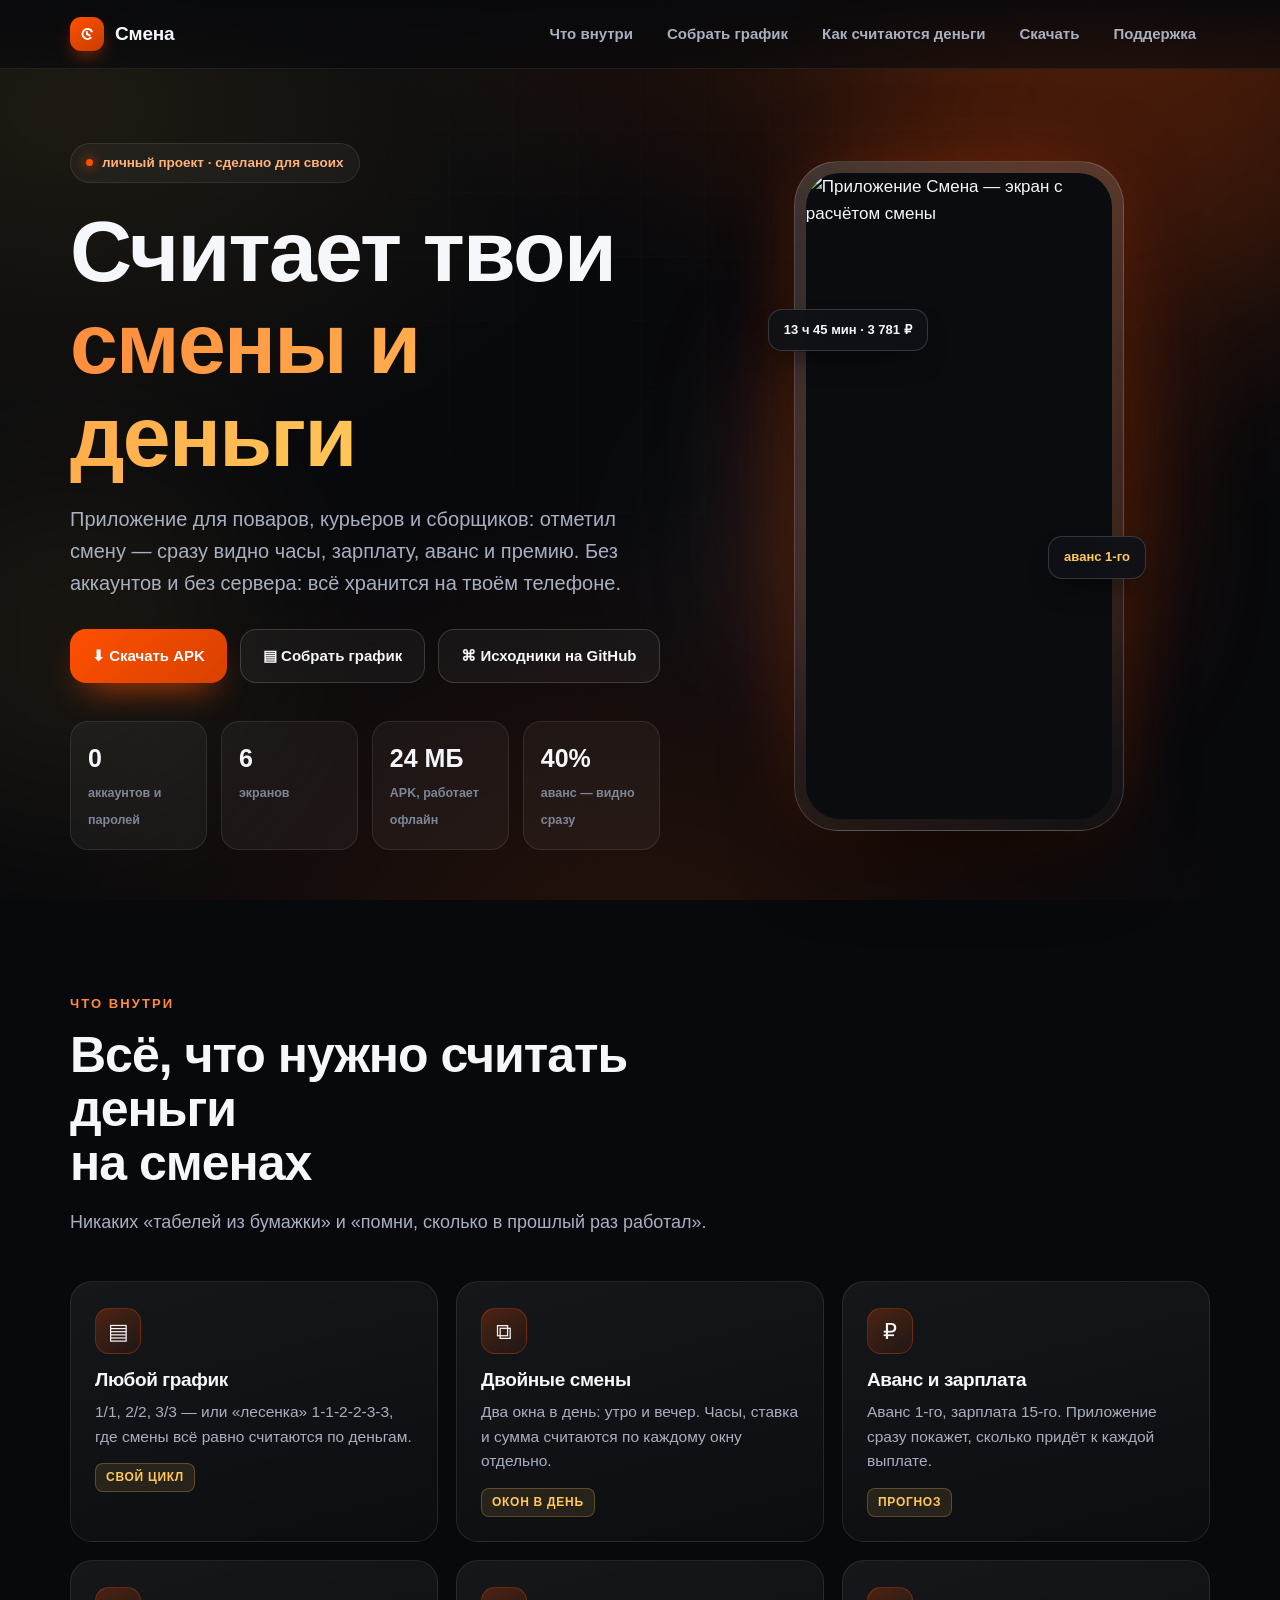
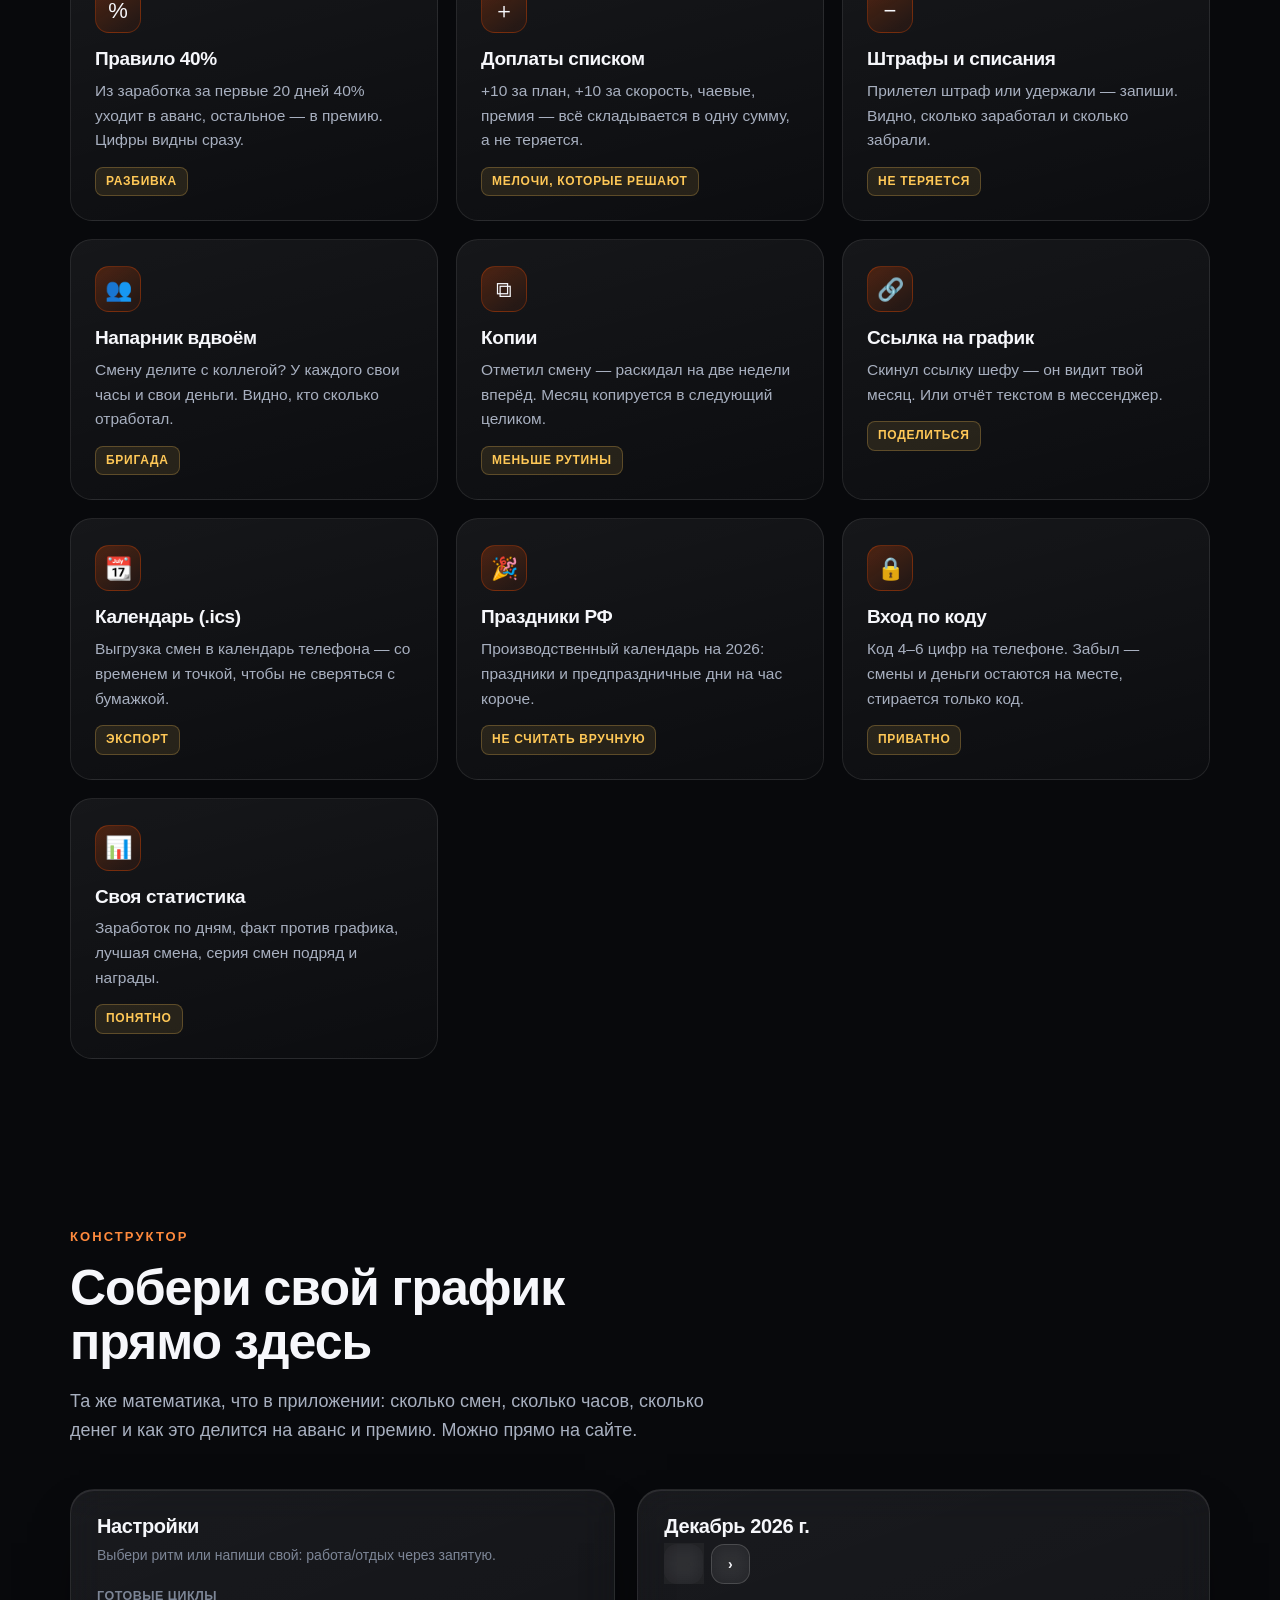
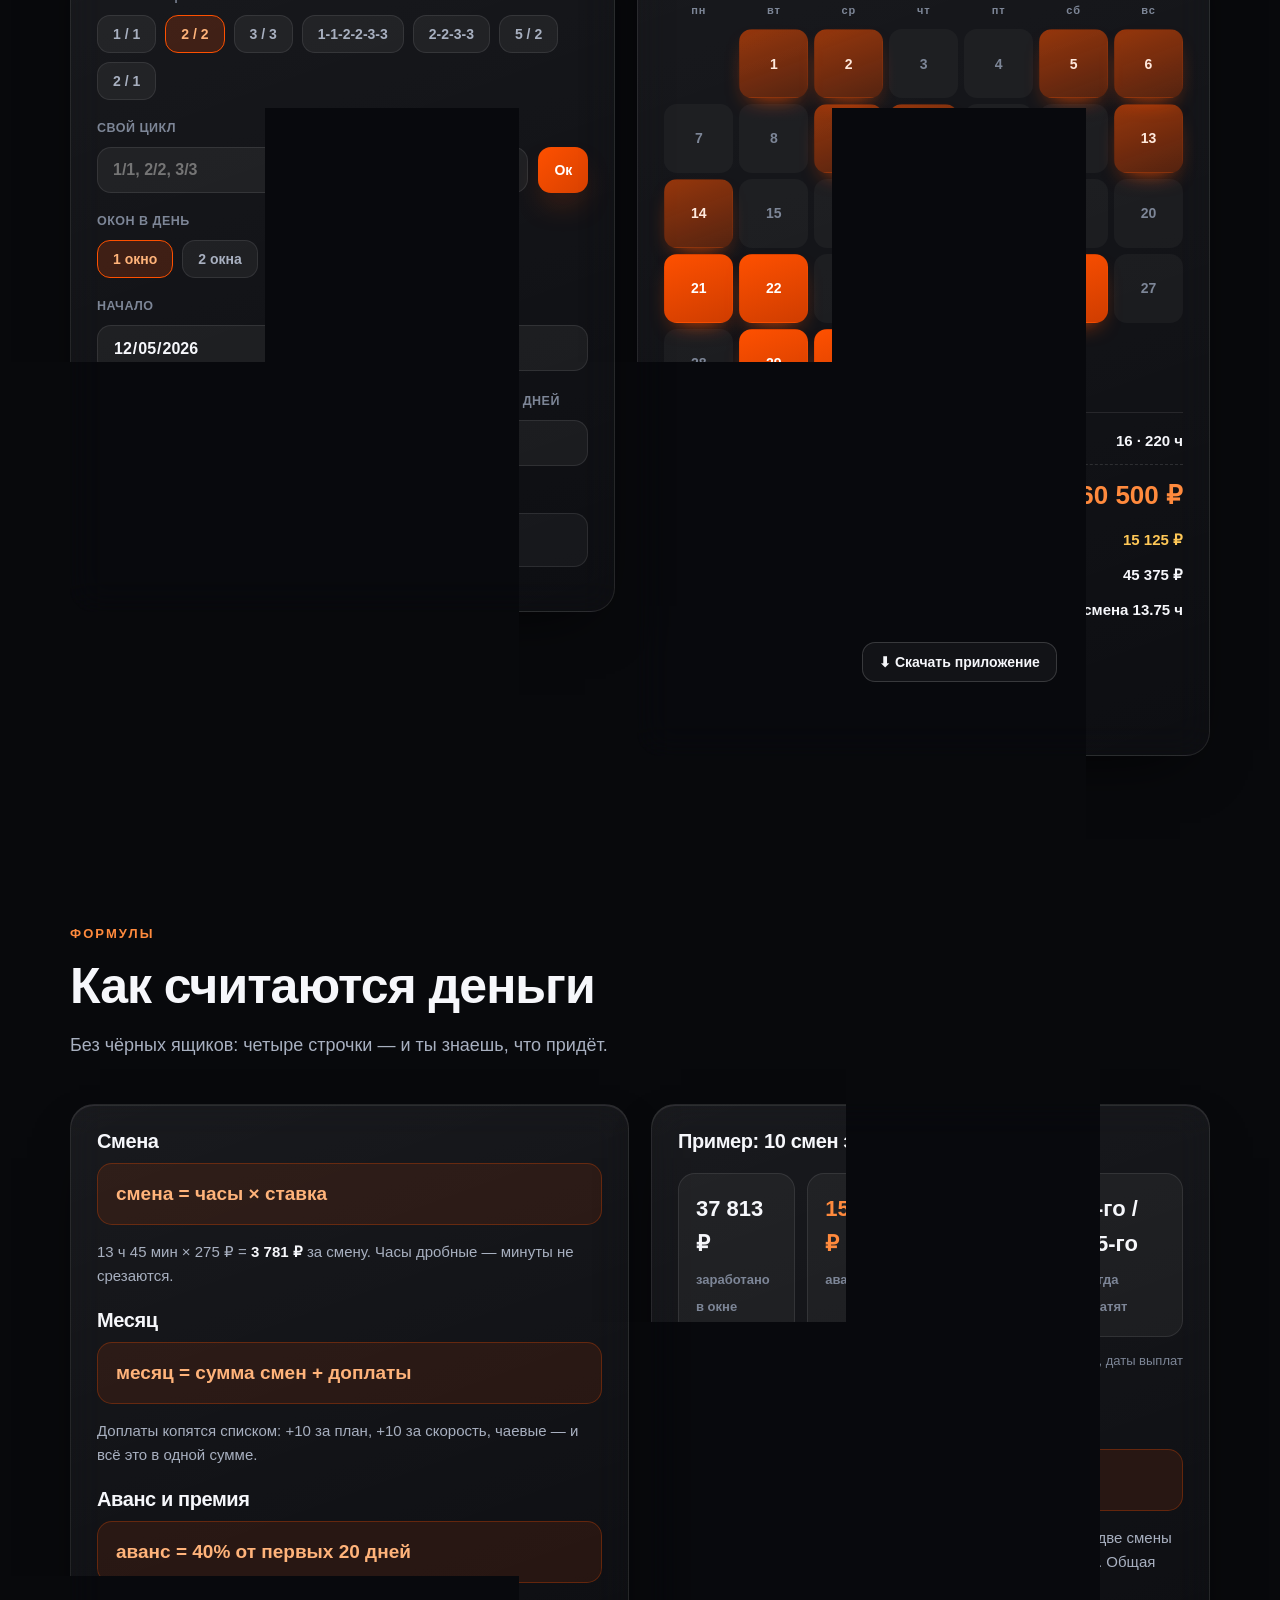
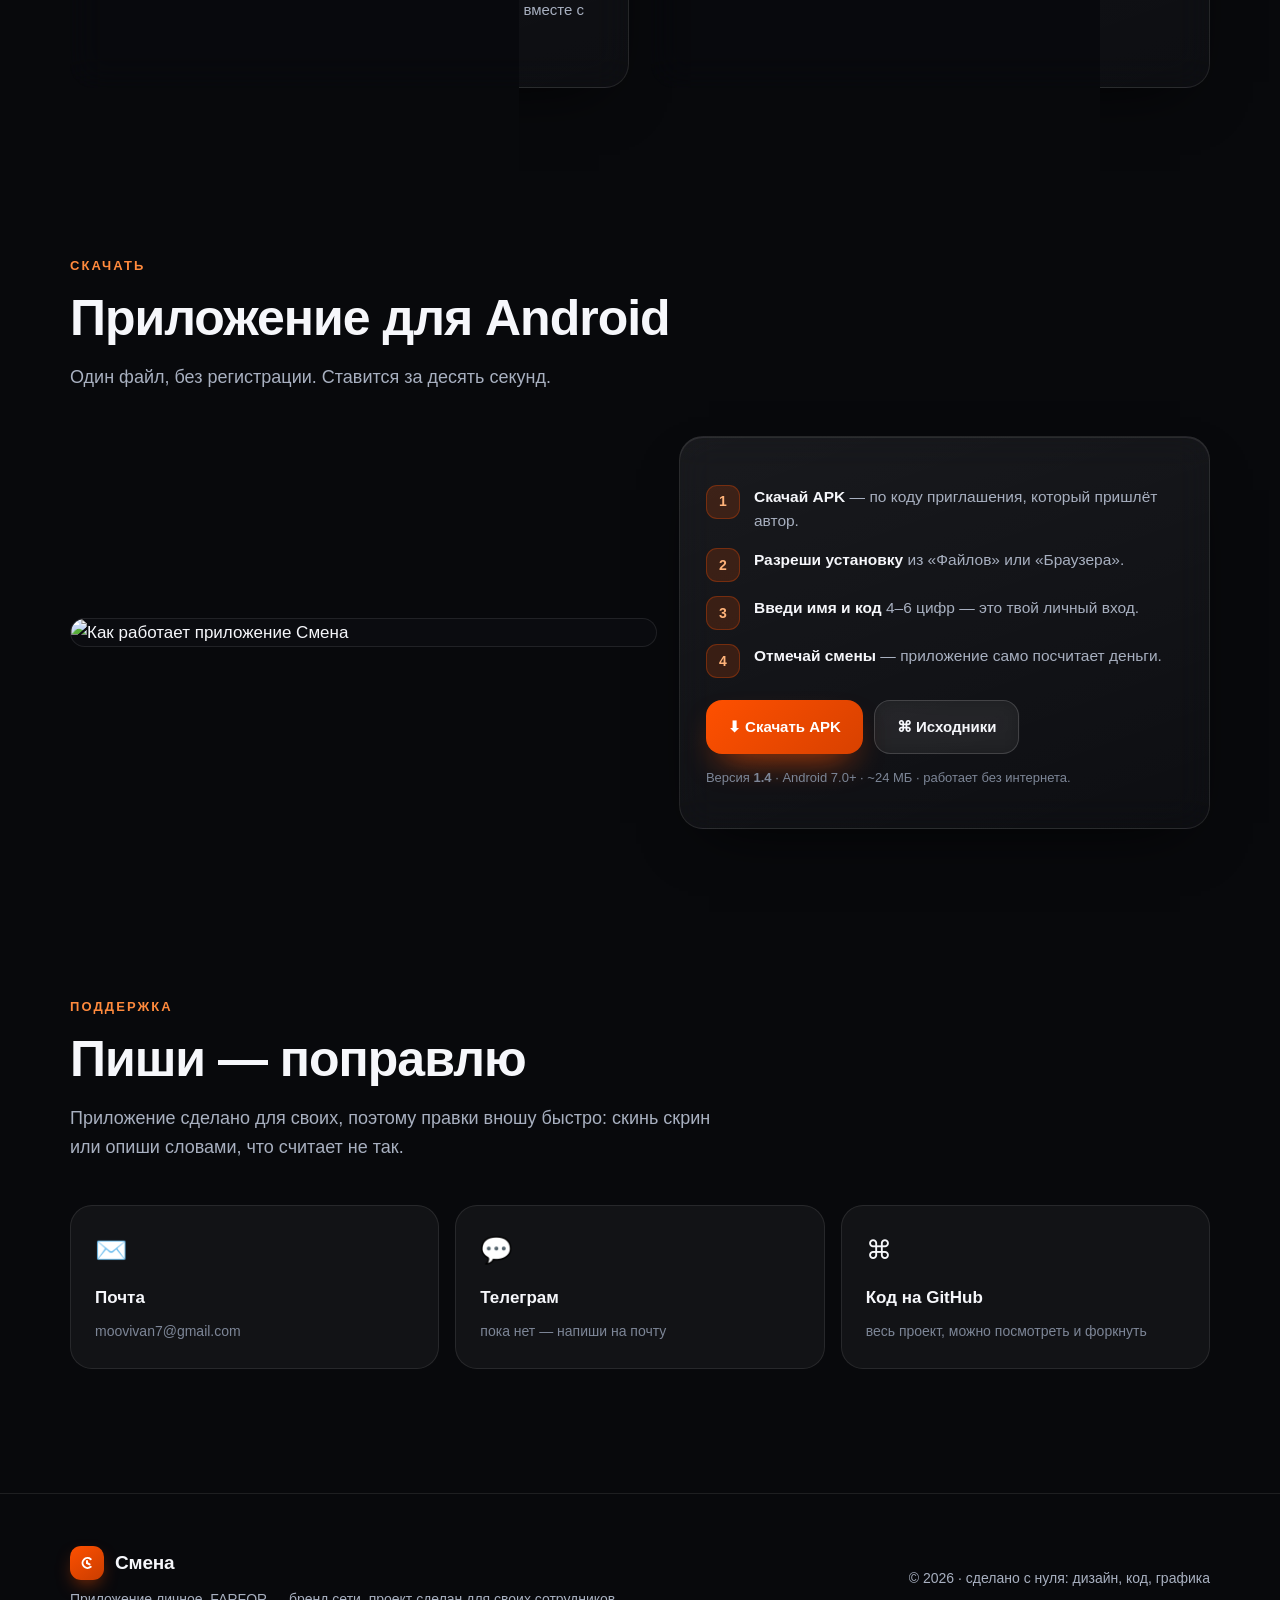
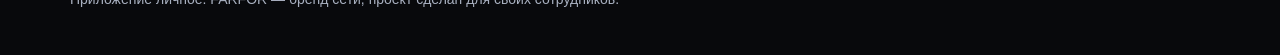
==== site/index.html @ fbf10fff "v1.4: свой цикл графика, окна в день, доплаты и списания списком, правило выплат 40%, напарник вдвоё" ====
<!DOCTYPE html>
<html lang="ru">
<head>
<meta charset="utf-8">
<meta name="viewport" content="width=device-width, initial-scale=1, viewport-fit=cover">
<title>Смена — учёт смен, часов и денег для своих</title>
<meta name="description" content="Смена — личное приложение для поваров, курьеров и сборщиков: любой график, двойные смены, аванс и зарплата сразу, доплаты списком, напарник вдвоём. Без аккаунтов, всё хранится на телефоне.">
<meta name="theme-color" content="#08090c">
<meta property="og:title" content="Смена — учёт смен, часов и денег">
<meta property="og:description" content="Приложение, которое считает твои смены, часы и деньги. Сделано для своих.">
<meta property="og:type" content="website">
<link rel="icon" href="assets/icon.svg" type="image/svg+xml">
<link rel="stylesheet" href="styles.css">
</head>
<body>

<div class="bg"><i class="orb a"></i><i class="orb b"></i><i class="orb c"></i></div>

<!-- ══════════ ШАПКА ══════════ -->
<header class="top">
  <div class="wrap">
    <div class="logo">
      <span class="mk">
        <svg viewBox="0 0 24 24" fill="none" stroke="#fff" stroke-width="2.4" stroke-linecap="round">
          <path d="M16.5 7.4a6 6 0 1 0 0 9.2"/><path d="M16.5 7.4l1.3 1.5"/>
          <path d="M12 12V9.5"/><path d="M12 12l3.1 1.6"/>
        </svg>
      </span>
      Смена
    </div>
    <nav>
      <a href="#features">Что внутри</a>
      <a href="#builder">Собрать график</a>
      <a href="#money">Как считаются деньги</a>
      <a href="#download">Скачать</a>
      <a href="#support">Поддержка</a>
    </nav>
  </div>
</header>

<!-- ══════════ ГЕРОЙ ══════════ -->
<section class="hero">
  <div class="wrap">
    <div>
      <div class="eyebrow"><i></i> личный проект · сделано для своих</div>
      <h1>Считает твои<br><span class="o">смены и деньги</span></h1>
      <p class="lead">Приложение для поваров, курьеров и сборщиков: отметил смену — сразу видно часы,
        зарплату, аванс и премию. Без аккаунтов и без сервера: всё хранится на твоём телефоне.</p>
      <div class="cta">
        <button class="btn p" data-gate="dl">⬇ Скачать APK</button>
        <a class="btn g" href="#builder">▤ Собрать график</a>
        <a class="btn g" id="repoBtn" href="#" target="_blank" rel="noopener">⌘ Исходники на GitHub</a>
      </div>
      <div class="stats">
        <div class="stat"><b>0</b><span>аккаунтов и паролей</span></div>
        <div class="stat"><b>6</b><span>экранов</span></div>
        <div class="stat"><b>24 МБ</b><span>APK, работает офлайн</span></div>
        <div class="stat"><b>40%</b><span>аванс — видно сразу</span></div>
      </div>
    </div>
    <div class="phone">
      <div class="glow"></div>
      <div class="frame">
        <div class="screen">
          <img src="assets/hero.gif" alt="Приложение Смена — экран с расчётом смены" loading="eager">
        </div>
      </div>
      <div class="badge">13 ч 45 мин · 3 781 ₽</div>
      <div class="badge b2">аванс 1-го</div>
    </div>
  </div>
</section>

<!-- ══════════ ЧТО ВНУТРИ ══════════ -->
<section id="features">
  <div class="wrap">
    <div class="sec-head rv">
      <div class="kicker">Что внутри</div>
      <h2>Всё, что нужно считать деньги<br>на сменах</h2>
      <p class="sub">Никаких «табелей из бумажки» и «помни, сколько в прошлый раз работал».</p>
    </div>
    <div class="fgrid">
      <article class="f rv"><div class="ic">▤</div><h3>Любой график</h3>
        <p>1/1, 2/2, 3/3 — или «лесенка» 1-1-2-2-3-3, где смены всё равно считаются по деньгам.</p>
        <span class="tag">свой цикл</span></article>
      <article class="f rv"><div class="ic">⧉</div><h3>Двойные смены</h3>
        <p>Два окна в день: утро и вечер. Часы, ставка и сумма считаются по каждому окну отдельно.</p>
        <span class="tag">окон в день</span></article>
      <article class="f rv"><div class="ic">₽</div><h3>Аванс и зарплата</h3>
        <p>Аванс 1-го, зарплата 15-го. Приложение сразу покажет, сколько придёт к каждой выплате.</p>
        <span class="tag">прогноз</span></article>
      <article class="f rv"><div class="ic">%</div><h3>Правило 40%</h3>
        <p>Из заработка за первые 20 дней 40% уходит в аванс, остальное — в премию. Цифры видны сразу.</p>
        <span class="tag">разбивка</span></article>
      <article class="f rv"><div class="ic">＋</div><h3>Доплаты списком</h3>
        <p>+10 за план, +10 за скорость, чаевые, премия — всё складывается в одну сумму, а не теряется.</p>
        <span class="tag">мелочи, которые решают</span></article>
      <article class="f rv"><div class="ic">−</div><h3>Штрафы и списания</h3>
        <p>Прилетел штраф или удержали — запиши. Видно, сколько заработал и сколько забрали.</p>
        <span class="tag">не теряется</span></article>
      <article class="f rv"><div class="ic">👥</div><h3>Напарник вдвоём</h3>
        <p>Смену делите с коллегой? У каждого свои часы и свои деньги. Видно, кто сколько отработал.</p>
        <span class="tag">бригада</span></article>
      <article class="f rv"><div class="ic">⧉</div><h3>Копии</h3>
        <p>Отметил смену — раскидал на две недели вперёд. Месяц копируется в следующий целиком.</p>
        <span class="tag">меньше рутины</span></article>
      <article class="f rv"><div class="ic">🔗</div><h3>Ссылка на график</h3>
        <p>Скинул ссылку шефу — он видит твой месяц. Или отчёт текстом в мессенджер.</p>
        <span class="tag">поделиться</span></article>
      <article class="f rv"><div class="ic">📆</div><h3>Календарь (.ics)</h3>
        <p>Выгрузка смен в календарь телефона — со временем и точкой, чтобы не сверяться с бумажкой.</p>
        <span class="tag">экспорт</span></article>
      <article class="f rv"><div class="ic">🎉</div><h3>Праздники РФ</h3>
        <p>Производственный календарь на 2026: праздники и предпраздничные дни на час короче.</p>
        <span class="tag">не считать вручную</span></article>
      <article class="f rv"><div class="ic">🔒</div><h3>Вход по коду</h3>
        <p>Код 4–6 цифр на телефоне. Забыл — смены и деньги остаются на месте, стирается только код.</p>
        <span class="tag">приватно</span></article>
      <article class="f rv"><div class="ic">📊</div><h3>Своя статистика</h3>
        <p>Заработок по дням, факт против графика, лучшая смена, серия смен подряд и награды.</p>
        <span class="tag">понятно</span></article>
    </div>
  </div>
</section>

<!-- ══════════ КОНСТРУКТОР ГРАФИКА ══════════ -->
<section id="builder">
  <div class="wrap">
    <div class="sec-head rv">
      <div class="kicker">Конструктор</div>
      <h2>Собери свой график<br>прямо здесь</h2>
      <p class="sub">Та же математика, что в приложении: сколько смен, сколько часов, сколько денег
        и как это делится на аванс и премию. Можно прямо на сайте.</p>
    </div>
    <div class="calc">
      <div class="panel glass rv">
        <h3>Настройки</h3>
        <p class="mut2" style="font-size:14px;margin:6px 0 20px">Выбери ритм или напиши свой: работа/отдых через запятую.</p>

        <div class="fld">
          <label>Готовые циклы</label>
          <div class="chips" id="cycChips"></div>
        </div>
        <div class="fld">
          <label>Свой цикл</label>
          <div style="display:flex;gap:10px">
            <input class="inp" id="cycInput" placeholder="1/1, 2/2, 3/3" maxlength="60">
            <button class="btn p s" id="cycApply">Ок</button>
          </div>
        </div>
        <div class="fld">
          <label>Окон в день</label>
          <div class="chips" id="spdChips">
            <button class="chip" data-spd="1">1 окно</button>
            <button class="chip" data-spd="2">2 окна</button>
            <button class="chip" data-spd="3">3 окна</button>
          </div>
        </div>
        <div class="fld row2">
          <div><label>Начало</label><input class="inp" type="date" id="startDate"></div>
          <div><label>Ставка, ₽/час</label><input class="inp" type="number" id="rate" min="0" step="10"></div>
        </div>
        <div class="fld row2">
          <div><label>Часов в смене</label><input class="inp" type="number" id="hours" min="1" max="24" step="0.25"></div>
          <div><label>Аванс, % от первых <span id="advDaysLbl">20</span> дней</label><input class="inp" type="number" id="advPct" min="0" max="100" step="5"></div>
        </div>
        <div class="fld">
          <label>Вдвоём с напарником</label>
          <div class="sw" id="mateSw"><span class="track"></span><span>Считать второго человека</span></div>
        </div>
        <div class="fld" id="mateRow" style="display:none">
          <label>Ставка напарника, ₽/час</label>
          <input class="inp" type="number" id="mateRate" min="0" step="10" value="275">
        </div>
      </div>

      <div class="panel glass rv">
        <h3 id="monthTitle">—</h3>
        <div class="mgrid" id="monthGrid"></div>
        <div class="sum" id="sum"></div>
        <div style="display:flex;gap:10px;flex-wrap:wrap;margin-top:20px">
          <button class="btn p s" id="copyBtn">⧉ Скопировать расчёт</button>
          <button class="btn g s" id="dlBtn2">⬇ Скачать приложение</button>
        </div>
        <p class="note" id="calcNote"></p>
      </div>
    </div>
  </div>
</section>

<!-- ══════════ ДЕНЬГИ ══════════ -->
<section id="money">
  <div class="wrap">
    <div class="sec-head rv">
      <div class="kicker">Формулы</div>
      <h2>Как считаются деньги</h2>
      <p class="sub">Без чёрных ящиков: четыре строчки — и ты знаешь, что придёт.</p>
    </div>
    <div class="money">
      <div class="panel glass rv">
        <h3 style="margin-bottom:6px">Смена</h3>
        <div class="formula">смена = часы × ставка</div>
        <p class="mut" style="font-size:15px">13 ч 45 мин × 275 ₽ = <b style="color:var(--txt)">3 781 ₽</b> за смену.
          Часы дробные — минуты не срезаются.</p>
        <h3 style="margin:22px 0 6px">Месяц</h3>
        <div class="formula">месяц = сумма смен + доплаты</div>
        <p class="mut" style="font-size:15px">Доплаты копятся списком: +10 за план, +10 за скорость,
          чаевые — и всё это в одной сумме.</p>
        <h3 style="margin:22px 0 6px">Аванс и премия</h3>
        <div class="formula">аванс = 40% от первых 20 дней</div>
        <p class="mut" style="font-size:15px">Остальное из первых 20 дней — в премию и выплачивается
          вместе с зарплатой. Процент и размер окна меняются в настройках.</p>
      </div>
      <div class="panel glass rv">
        <h3 style="margin-bottom:6px">Пример: 10 смен за первые 20 дней</h3>
        <div class="ex">
          <div class="c"><b>37 813 ₽</b><span>заработано в окне</span></div>
          <div class="c acc"><b>15 125 ₽</b><span>аванс (40%)</span></div>
          <div class="c gold"><b>22 688 ₽</b><span>премия (60%)</span></div>
          <div class="c"><b>1-го / 15-го</b><span>когда платят</span></div>
        </div>
        <p class="note">Пример для ставки 275 ₽/час и смены 13 ч 45 мин. Твои ставка, часы,
          даты выплат и процент аванса меняются в настройках приложения.</p>
        <h3 style="margin:24px 0 6px">Если смена вдвоём</h3>
        <div class="formula">часы каждого = свои окна</div>
        <p class="mut" style="font-size:15px">Если вы с напарником закрываете точку вместе, отмечаете
          две смены в один день: у каждого свои часы, своя ставка и своя сумма. Общая сумма точки
          тоже видна.</p>
      </div>
    </div>
  </div>
</section>

<!-- ══════════ СКАЧАТЬ ══════════ -->
<section id="download">
  <div class="wrap">
    <div class="shared rv" id="sharedBox">
      <h3 id="sharedTitle">График</h3>
      <p class="mut" id="sharedText" style="font-size:15px"></p>
      <div class="mgrid" id="sharedGrid" style="max-width:420px"></div>
    </div>
    <div class="sec-head rv">
      <div class="kicker">Скачать</div>
      <h2>Приложение для Android</h2>
      <p class="sub">Один файл, без регистрации. Ставится за десять секунд.</p>
    </div>
    <div class="dl">
      <div class="art rv"><img src="assets/demo.gif" alt="Как работает приложение Смена" loading="lazy"></div>
      <div class="panel glass rv">
        <div class="steps">
          <div class="step"><span><b>Скачай APK</b> — по коду приглашения, который пришлёт автор.</span></div>
          <div class="step"><span><b>Разреши установку</b> из «Файлов» или «Браузера».</span></div>
          <div class="step"><span><b>Введи имя и код</b> 4–6 цифр — это твой личный вход.</span></div>
          <div class="step"><span><b>Отмечай смены</b> — приложение само посчитает деньги.</span></div>
        </div>
        <div style="display:flex;gap:11px;flex-wrap:wrap;margin-top:6px">
          <button class="btn p" data-gate="dl">⬇ Скачать APK</button>
          <a class="btn g" id="repoBtn2" href="#" target="_blank" rel="noopener">⌘ Исходники</a>
        </div>
        <p class="note" id="dlNote">Версия <b id="verLbl">1.4</b> · Android 7.0+ · ~24 МБ · работает без интернета.</p>
      </div>
    </div>
  </div>
</section>

<!-- ══════════ ПОДДЕРЖКА ══════════ -->
<section id="support">
  <div class="wrap">
    <div class="sec-head rv">
      <div class="kicker">Поддержка</div>
      <h2>Пиши — поправлю</h2>
      <p class="sub">Приложение сделано для своих, поэтому правки вношу быстро: скинь скрин или
        опиши словами, что считает не так.</p>
    </div>
    <div class="sup rv">
      <a class="sbox" id="mailBox" href="#"><div class="ic">✉️</div><b>Почта</b><span id="mailTxt">—</span></a>
      <a class="sbox" id="tgBox" href="#" target="_blank" rel="noopener"><div class="ic">💬</div><b>Телеграм</b><span id="tgTxt">—</span></a>
      <a class="sbox" id="ghBox" href="#" target="_blank" rel="noopener"><div class="ic">⌘</div><b>Код на GitHub</b><span>весь проект, можно посмотреть и форкнуть</span></a>
    </div>
  </div>
</section>

<!-- ══════════ ПОДВАЛ ══════════ -->
<footer>
  <div class="wrap">
    <div>
      <div class="logo" style="margin-bottom:8px">
        <span class="mk"><svg viewBox="0 0 24 24" fill="none" stroke="#fff" stroke-width="2.4" stroke-linecap="round">
          <path d="M16.5 7.4a6 6 0 1 0 0 9.2"/><path d="M12 12V9.5"/><path d="M12 12l3.1 1.6"/></svg></span>
        Смена
      </div>
      <div class="mut">Приложение личное. FARFOR — бренд сети, проект сделан для своих сотрудников.</div>
    </div>
    <div class="mut">© <span id="year"></span> · сделано с нуля: дизайн, код, графика</div>
  </div>
</footer>

<!-- ══════════ ГЕЙТ ══════════ -->
<div class="gate" id="gate">
  <div class="box">
    <div class="ic">🔒</div>
    <h3>Доступ по коду</h3>
    <p>Скачивание персональное. Введи код, который тебе дали — и он запомнится на этом устройстве.</p>
    <input class="inp" id="codeIn" placeholder="НАПРИМЕР SMENA-XXXX" style="text-align:center;letter-spacing:.12em;text-transform:uppercase">
    <div class="err" id="codeErr"></div>
    <button class="btn p" id="codeGo" style="width:100%;margin-top:12px">Проверить код</button>
    <p class="mut2" style="font-size:13px;margin:16px 0 0">Нет кода? Напиши автору — выдам.</p>
  </div>
</div>

<div class="toast" id="toast"></div>

<script src="config.js"></script>
<script src="app.js"></script>
</body>
</html>
---- site/styles.css ----
/* ═══════════════════════════════════════════════════════════════
   СМЕНА — сайт для своих. Чёрно-оранжевое стекло.
   ═══════════════════════════════════════════════════════════════ */
@font-face{font-family:'Inter';font-style:normal;font-weight:400;font-display:swap;src:url(assets/fonts/Inter-400-cyrillic.woff2) format('woff2');unicode-range:U+0301,U+0400-045F,U+0490-0491,U+04B0-04B1,U+2116}
@font-face{font-family:'Inter';font-style:normal;font-weight:400;font-display:swap;src:url(assets/fonts/Inter-400-latin.woff2) format('woff2');unicode-range:U+0000-00FF,U+0131,U+0152-0153,U+02BB-02BC,U+02C6,U+02DA,U+02DC,U+0304,U+0308,U+0329,U+2000-206F,U+2074,U+20AC,U+2122,U+2191,U+2193,U+2212,U+2215,U+FEFF,U+FFFD}
@font-face{font-family:'Inter';font-style:normal;font-weight:600;font-display:swap;src:url(assets/fonts/Inter-600-cyrillic.woff2) format('woff2');unicode-range:U+0301,U+0400-045F,U+0490-0491,U+04B0-04B1,U+2116}
@font-face{font-family:'Inter';font-style:normal;font-weight:600;font-display:swap;src:url(assets/fonts/Inter-600-latin.woff2) format('woff2');unicode-range:U+0000-00FF,U+0131,U+0152-0153,U+02BB-02BC,U+02C6,U+02DA,U+02DC,U+0304,U+0308,U+0329,U+2000-206F,U+2074,U+20AC,U+2122,U+2191,U+2193,U+2212,U+2215,U+FEFF,U+FFFD}
@font-face{font-family:'Inter';font-style:normal;font-weight:800;font-display:swap;src:url(assets/fonts/Inter-800-cyrillic.woff2) format('woff2');unicode-range:U+0301,U+0400-045F,U+0490-0491,U+04B0-04B1,U+2116}
@font-face{font-family:'Inter';font-style:normal;font-weight:800;font-display:swap;src:url(assets/fonts/Inter-800-latin.woff2) format('woff2');unicode-range:U+0000-00FF,U+0131,U+0152-0153,U+02BB-02BC,U+02C6,U+02DA,U+02DC,U+0304,U+0308,U+0329,U+2000-206F,U+2074,U+20AC,U+2122,U+2191,U+2193,U+2212,U+2215,U+FEFF,U+FFFD}
@font-face{font-family:'Montserrat';font-style:normal;font-weight:800;font-display:swap;src:url(assets/fonts/Montserrat-800-cyrillic.woff2) format('woff2');unicode-range:U+0301,U+0400-045F,U+0490-0491,U+04B0-04B1,U+2116}
@font-face{font-family:'Montserrat';font-style:normal;font-weight:800;font-display:swap;src:url(assets/fonts/Montserrat-800-latin.woff2) format('woff2');unicode-range:U+0000-00FF,U+0131,U+0152-0153,U+02BB-02BC,U+02C6,U+02DA,U+02DC,U+0304,U+0308,U+0329,U+2000-206F,U+2074,U+20AC,U+2122,U+2191,U+2193,U+2212,U+2215,U+FEFF,U+FFFD}

:root{
  --bg:#08090c; --bg2:#0d0f14; --glass:rgba(255,255,255,.045); --glass2:rgba(255,255,255,.075);
  --line:rgba(255,255,255,.09); --line2:rgba(255,255,255,.16);
  --acc:#fe5000; --acc2:#ff8a3d; --acc3:#ffb37a; --gold:#ffc857;
  --txt:#f6f7fb; --mut:#a8b0c0; --mut2:#7d8697;
  --r:26px; --max:1180px;
}
*{box-sizing:border-box;-webkit-tap-highlight-color:transparent}
html{scroll-behavior:smooth}
body{
  margin:0;background:var(--bg);color:var(--txt);
  font-family:'Inter',-apple-system,BlinkMacSystemFont,"Segoe UI",Roboto,Arial,sans-serif;
  font-size:17px;line-height:1.6;-webkit-font-smoothing:antialiased;overflow-x:hidden;
}
img{max-width:100%;display:block}
a{color:inherit}
button{font-family:inherit;font-size:inherit;color:inherit;cursor:pointer;border:none;background:none}
h1,h2,h3,h4{margin:0;line-height:1.08;letter-spacing:-.02em}
.num{font-family:'Montserrat','Inter',sans-serif;font-weight:800;letter-spacing:-.02em}
.mut{color:var(--mut)}
.mut2{color:var(--mut2)}

/* ── фон ── */
.bg{position:fixed;inset:0;z-index:-2;overflow:hidden;background:
  radial-gradient(1200px 700px at 82% -8%, rgba(254,80,0,.20), transparent 60%),
  radial-gradient(900px 600px at 6% 12%, rgba(255,200,87,.09), transparent 62%),
  radial-gradient(1000px 800px at 50% 108%, rgba(254,80,0,.12), transparent 60%),
  var(--bg);}
.bg::after{content:"";position:absolute;inset:0;opacity:.5;
  background-image:linear-gradient(rgba(255,255,255,.028) 1px,transparent 1px),
                   linear-gradient(90deg,rgba(255,255,255,.028) 1px,transparent 1px);
  background-size:64px 64px;
  mask-image:radial-gradient(circle at 50% 30%,#000 0%,transparent 78%);}
.orb{position:absolute;border-radius:50%;filter:blur(90px);opacity:.5;animation:float 22s ease-in-out infinite}
.orb.a{width:520px;height:520px;background:rgba(254,80,0,.30);top:-140px;right:-100px}
.orb.b{width:380px;height:380px;background:rgba(255,200,87,.14);bottom:8%;left:-120px;animation-delay:-9s}
.orb.c{width:300px;height:300px;background:rgba(92,179,255,.10);top:44%;left:52%;animation-delay:-16s}
@keyframes float{0%,100%{transform:translate3d(0,0,0) scale(1)}50%{transform:translate3d(30px,-40px,0) scale(1.08)}}

/* ── каркас ── */
.wrap{max-width:var(--max);margin:0 auto;padding:0 20px}
.glass{background:linear-gradient(160deg,rgba(255,255,255,.07),rgba(255,255,255,.025));
  border:1px solid var(--line);border-radius:var(--r);
  backdrop-filter:blur(18px) saturate(140%);-webkit-backdrop-filter:blur(18px) saturate(140%);
  box-shadow:0 24px 60px -30px rgba(0,0,0,.9), inset 0 1px 0 rgba(255,255,255,.09)}

/* ── шапка ── */
header.top{position:sticky;top:0;z-index:40;backdrop-filter:blur(16px);
  background:linear-gradient(180deg,rgba(8,9,12,.92),rgba(8,9,12,.62));border-bottom:1px solid var(--line)}
.top .wrap{display:flex;align-items:center;gap:16px;height:68px}
.logo{display:flex;align-items:center;gap:11px;font-weight:800;font-size:19px;letter-spacing:-.01em}
.logo .mk{width:34px;height:34px;border-radius:11px;background:linear-gradient(145deg,var(--acc),#c93d00);
  display:grid;place-items:center;box-shadow:0 8px 20px -8px rgba(254,80,0,.9)}
.logo .mk svg{width:20px;height:20px}
.top nav{margin-left:auto;display:flex;gap:6px;align-items:center}
.top nav a{padding:9px 14px;border-radius:12px;color:var(--mut);text-decoration:none;font-weight:600;font-size:15px;
  transition:.2s}
.top nav a:hover{color:var(--txt);background:var(--glass)}
.btn{display:inline-flex;align-items:center;justify-content:center;gap:9px;padding:14px 22px;border-radius:16px;
  font-weight:800;font-size:15px;text-decoration:none;transition:transform .15s, box-shadow .2s, background .2s;white-space:nowrap}
.btn.p{background:linear-gradient(135deg,var(--acc),#d84100);color:#fff;box-shadow:0 16px 34px -16px rgba(254,80,0,.95)}
.btn.p:hover{transform:translateY(-2px);box-shadow:0 22px 42px -16px rgba(254,80,0,1)}
.btn.g{background:var(--glass);border:1px solid var(--line2);color:var(--txt);backdrop-filter:blur(10px)}
.btn.g:hover{background:var(--glass2);transform:translateY(-2px)}
.btn.s{padding:11px 16px;font-size:14px;border-radius:13px}
@media(max-width:860px){.top nav a{display:none}.top .wrap{height:60px}}

/* ── герой ── */
.hero{padding:74px 0 60px;position:relative}
.hero .wrap{display:grid;grid-template-columns:1.08fr .92fr;gap:48px;align-items:center}
@media(max-width:960px){.hero .wrap{grid-template-columns:1fr;gap:36px;padding-top:38px}}
.eyebrow{display:inline-flex;align-items:center;gap:9px;padding:8px 15px;border-radius:999px;
  background:var(--glass);border:1px solid var(--line);font-size:13.5px;font-weight:700;color:var(--acc3);
  backdrop-filter:blur(10px);margin-bottom:22px}
.eyebrow i{width:7px;height:7px;border-radius:50%;background:var(--acc);box-shadow:0 0 12px var(--acc);animation:pulse 2s infinite}
@keyframes pulse{0%,100%{opacity:1}50%{opacity:.35}}
h1{font-size:clamp(44px,8.2vw,86px);font-weight:800;margin-bottom:20px}
h1 .o{background:linear-gradient(120deg,var(--acc2),var(--gold));-webkit-background-clip:text;background-clip:text;color:transparent}
.lead{font-size:clamp(17px,2.1vw,20px);color:var(--mut);max-width:560px;margin-bottom:30px}
.cta{display:flex;gap:13px;flex-wrap:wrap;margin-bottom:38px}
.stats{display:grid;grid-template-columns:repeat(4,1fr);gap:14px}
@media(max-width:620px){.stats{grid-template-columns:repeat(2,1fr)}}
.stat{padding:16px 17px;border-radius:18px;background:var(--glass);border:1px solid var(--line)}
.stat b{display:block;font-size:25px;font-family:'Montserrat','Inter',sans-serif;font-weight:800;color:var(--txt)}
.stat span{font-size:12.5px;color:var(--mut2);font-weight:600}

/* телефон */
.phone{position:relative;margin:0 auto;max-width:330px}
.phone .frame{position:relative;border-radius:44px;padding:11px;background:linear-gradient(160deg,rgba(255,255,255,.16),rgba(255,255,255,.03));
  border:1px solid var(--line2);box-shadow:0 44px 90px -34px rgba(0,0,0,1),0 0 90px -30px rgba(254,80,0,.55)}
.phone .screen{position:relative;border-radius:34px;overflow:hidden;background:#0b0c10;aspect-ratio:9/19}
.phone .screen img{width:100%;height:100%;object-fit:cover}
.phone .glow{position:absolute;inset:-14% -22%;background:radial-gradient(circle,rgba(254,80,0,.32),transparent 62%);filter:blur(40px);z-index:-1;animation:float 16s ease-in-out infinite}
.phone .badge{position:absolute;left:-26px;top:22%;padding:10px 15px;border-radius:14px;font-size:13px;font-weight:800;
  background:rgba(16,18,23,.92);border:1px solid var(--line2);backdrop-filter:blur(10px);box-shadow:0 14px 30px -14px #000}
.phone .badge.b2{left:auto;right:-22px;top:56%;color:var(--gold)}
@media(max-width:960px){.phone .badge{left:-6px}.phone .badge.b2{right:-4px}}

/* ── секции ── */
section{padding:84px 0;position:relative}
.sec-head{max-width:660px;margin-bottom:44px}
.kicker{font-size:13px;font-weight:800;letter-spacing:.16em;text-transform:uppercase;color:var(--acc2);margin-bottom:14px}
h2{font-size:clamp(30px,4.6vw,50px);font-weight:800;margin-bottom:16px}
.sub{font-size:18px;color:var(--mut)}

/* фичи */
.fgrid{display:grid;grid-template-columns:repeat(3,1fr);gap:18px}
@media(max-width:980px){.fgrid{grid-template-columns:repeat(2,1fr)}}
@media(max-width:620px){.fgrid{grid-template-columns:1fr}}
.f{padding:26px 24px 24px;border-radius:22px;background:linear-gradient(165deg,rgba(255,255,255,.06),rgba(255,255,255,.02));
  border:1px solid var(--line);transition:transform .25s,border-color .25s,box-shadow .25s;position:relative;overflow:hidden}
.f:hover{transform:translateY(-5px);border-color:rgba(254,80,0,.42);box-shadow:0 30px 60px -34px rgba(254,80,0,.6)}
.f .ic{width:46px;height:46px;border-radius:14px;display:grid;place-items:center;font-size:22px;margin-bottom:16px;
  background:linear-gradient(145deg,rgba(254,80,0,.24),rgba(254,80,0,.05));border:1px solid rgba(254,80,0,.28)}
.f h3{font-size:19px;margin-bottom:9px}
.f p{color:var(--mut);font-size:15.5px;margin:0}
.f .tag{display:inline-block;margin-top:14px;font-size:12px;font-weight:800;letter-spacing:.06em;text-transform:uppercase;
  color:var(--gold);background:rgba(255,200,87,.10);border:1px solid rgba(255,200,87,.25);padding:4px 10px;border-radius:8px}

/* конструктор */
.calc{display:grid;grid-template-columns:1fr 1.05fr;gap:22px;align-items:start}
@media(max-width:980px){.calc{grid-template-columns:1fr}}
.panel{padding:26px;border-radius:24px}
.panel h3{font-size:20px;margin-bottom:6px}
.fld{margin-bottom:18px}
.fld label{display:block;font-size:12.5px;color:var(--mut2);font-weight:700;margin-bottom:9px;letter-spacing:.04em;text-transform:uppercase}
.inp{width:100%;background:rgba(255,255,255,.05);border:1.5px solid var(--line);border-radius:14px;padding:13px 15px;
  font-size:16px;font-weight:600;color:var(--txt);outline:none;transition:.2s;font-family:inherit}
.inp:focus{border-color:var(--acc);background:rgba(254,80,0,.07)}
select.inp{appearance:none;background-image:url("data:image/svg+xml,%3Csvg xmlns='http://www.w3.org/2000/svg' width='14' height='14' viewBox='0 0 24 24' fill='none' stroke='%23ff8a3d' stroke-width='3'%3E%3Cpath d='M6 9l6 6 6-6'/%3E%3C/svg%3E");
  background-repeat:no-repeat;background-position:right 14px center;padding-right:40px}
.row2{display:grid;grid-template-columns:1fr 1fr;gap:12px}
.row3{display:grid;grid-template-columns:1fr 1fr 1fr;gap:12px}
@media(max-width:560px){.row3{grid-template-columns:1fr 1fr}}
.chips{display:flex;flex-wrap:wrap;gap:9px}
.chip{padding:10px 15px;border-radius:13px;background:rgba(255,255,255,.05);border:1.5px solid var(--line);
  font-size:14px;font-weight:700;color:var(--mut);transition:.18s}
.chip:hover{border-color:var(--line2);color:var(--txt)}
.chip.on{background:rgba(254,80,0,.18);border-color:var(--acc);color:var(--acc3)}
.sw{display:flex;align-items:center;gap:12px;padding:13px 15px;border-radius:14px;background:rgba(255,255,255,.04);
  border:1px solid var(--line);cursor:pointer;font-weight:700;font-size:15px}
.sw .track{width:46px;height:26px;border-radius:999px;background:rgba(255,255,255,.12);position:relative;transition:.22s;flex:0 0 46px}
.sw .track::after{content:"";position:absolute;top:3px;left:3px;width:20px;height:20px;border-radius:50%;background:#fff;transition:.22s}
.sw.on .track{background:var(--acc)}
.sw.on .track::after{transform:translateX(20px)}

/* сетка месяца */
.mgrid{display:grid;grid-template-columns:repeat(7,1fr);gap:6px;margin:18px 0 8px}
.mgrid .wd{text-align:center;font-size:11px;color:var(--mut2);font-weight:800;letter-spacing:.08em;padding-bottom:4px}
.mcell{aspect-ratio:1/1;border-radius:13px;background:rgba(255,255,255,.035);border:1px solid transparent;
  display:flex;flex-direction:column;align-items:center;justify-content:center;font-weight:700;font-size:14px;color:var(--mut2);
  transition:.2s;position:relative;overflow:hidden}
.mcell.w{background:linear-gradient(160deg,var(--acc),#cf3d00);color:#fff;border-color:transparent;
  box-shadow:0 10px 22px -12px rgba(254,80,0,.95)}
.mcell.w .d2{font-size:9px;opacity:.92;font-weight:800}
.mcell.w2::after{content:"";position:absolute;bottom:5px;left:50%;transform:translateX(-50%);width:60%;height:3px;border-radius:2px;
  background:rgba(255,255,255,.85);box-shadow:0 -6px 0 rgba(255,255,255,.55)}
.mcell.half{background:linear-gradient(160deg,rgba(254,80,0,.55),rgba(207,61,0,.35));color:#ffe9dd}
.mcell.blank{background:transparent;border:none}
.sum{border-top:1px solid var(--line);margin-top:14px;padding-top:16px;display:flex;flex-direction:column;gap:11px}
.sum .r{display:flex;justify-content:space-between;gap:12px;font-size:15px;color:var(--mut);font-weight:600}
.sum .r b{color:var(--txt);font-weight:800}
.sum .r.big{font-size:19px;color:var(--txt);padding-top:10px;border-top:1px dashed rgba(255,255,255,.12)}
.sum .r.big b{font-size:26px;color:var(--acc2);font-family:'Montserrat','Inter',sans-serif}
.sum .r .g{color:var(--gold);font-weight:800}
.note{font-size:13px;color:var(--mut2);margin-top:14px;line-height:1.6}

/* деньги */
.money{display:grid;grid-template-columns:1fr 1fr;gap:22px}
@media(max-width:900px){.money{grid-template-columns:1fr}}
.formula{font-family:'Montserrat','Inter',sans-serif;font-weight:800;font-size:19px;padding:15px 18px;border-radius:15px;
  background:rgba(254,80,0,.10);border:1px solid rgba(254,80,0,.28);color:var(--acc3);margin:10px 0}
.ex{display:grid;grid-template-columns:repeat(4,1fr);gap:12px;margin-top:20px}
@media(max-width:760px){.ex{grid-template-columns:repeat(2,1fr)}}
.ex .c{padding:17px;border-radius:17px;background:var(--glass);border:1px solid var(--line)}
.ex .c b{display:block;font-size:22px;font-family:'Montserrat','Inter',sans-serif;color:var(--txt);margin-bottom:4px}
.ex .c span{font-size:13px;color:var(--mut2);font-weight:600}
.ex .c.acc b{color:var(--acc2)} .ex .c.gold b{color:var(--gold)}

/* скачать */
.dl{display:grid;grid-template-columns:1.05fr .95fr;gap:22px;align-items:center}
@media(max-width:900px){.dl{grid-template-columns:1fr}}
.dl .art{border-radius:22px;overflow:hidden;border:1px solid var(--line);background:#0b0c10}
.dl .art img{width:100%}
.steps{counter-reset:s;display:flex;flex-direction:column;gap:14px;margin:22px 0}
.step{display:flex;gap:14px;align-items:flex-start;font-size:15.5px;color:var(--mut)}
.step::before{counter-increment:s;content:counter(s);flex:0 0 32px;height:32px;border-radius:11px;display:grid;place-items:center;
  background:rgba(254,80,0,.16);border:1px solid rgba(254,80,0,.3);color:var(--acc3);font-weight:800;font-size:14px}
.step b{color:var(--txt)}

/* поддержка */
.sup{display:grid;grid-template-columns:repeat(auto-fit,minmax(240px,1fr));gap:16px}
.sbox{padding:24px;border-radius:22px;background:var(--glass);border:1px solid var(--line);text-decoration:none;display:block;transition:.22s}
.sbox:hover{border-color:rgba(254,80,0,.42);transform:translateY(-4px)}
.sbox .ic{font-size:26px;margin-bottom:12px}
.sbox b{display:block;font-size:17px;margin-bottom:6px}
.sbox span{font-size:14px;color:var(--mut2);word-break:break-word}

/* футер */
footer{padding:52px 0 44px;border-top:1px solid var(--line);margin-top:40px}
footer .wrap{display:flex;flex-wrap:wrap;gap:22px;align-items:center;justify-content:space-between}
footer .mut{font-size:14px}

/* гейт */
.gate{position:fixed;inset:0;z-index:80;display:none;place-items:center;padding:20px;
  background:rgba(4,5,8,.78);backdrop-filter:blur(10px)}
.gate.on{display:grid}
.gate .box{width:min(430px,100%);padding:32px;border-radius:26px;text-align:center;
  background:linear-gradient(165deg,rgba(28,30,38,.96),rgba(16,18,23,.97));border:1px solid var(--line2);
  box-shadow:0 40px 90px -30px #000;animation:pop .3s cubic-bezier(.2,1,.3,1)}
@keyframes pop{from{transform:scale(.92) translateY(14px);opacity:0}to{transform:none;opacity:1}}
.gate .box .ic{font-size:38px;margin-bottom:12px}
.gate .box h3{font-size:22px;margin-bottom:8px}
.gate .box p{color:var(--mut);font-size:15px;margin:0 0 20px}
.gate .err{color:var(--red);font-size:14px;min-height:20px;margin-top:10px;font-weight:700}
.locked{display:inline-flex;align-items:center;gap:8px;font-size:13px;color:var(--mut2);font-weight:700}

/* появление */
.rv{opacity:0;transform:translateY(26px);transition:opacity .7s cubic-bezier(.2,.8,.3,1),transform .7s cubic-bezier(.2,.8,.3,1)}
.rv.in{opacity:1;transform:none}
@media(prefers-reduced-motion:reduce){.rv{opacity:1;transform:none}*{animation:none!important}}

/* тост */
.toast{position:fixed;left:50%;bottom:26px;transform:translate(-50%,24px);z-index:90;padding:13px 22px;border-radius:15px;
  background:rgba(18,20,26,.96);border:1px solid var(--line2);backdrop-filter:blur(12px);font-weight:700;font-size:15px;
  opacity:0;pointer-events:none;transition:.3s}
.toast.on{opacity:1;transform:translate(-50%,0)}

/* общий график по ссылке */
.shared{display:none;margin-bottom:26px;padding:22px;border-radius:22px;background:rgba(254,80,0,.09);border:1px solid rgba(254,80,0,.32)}
.shared.on{display:block}
.shared h3{margin-bottom:4px;font-size:20px}
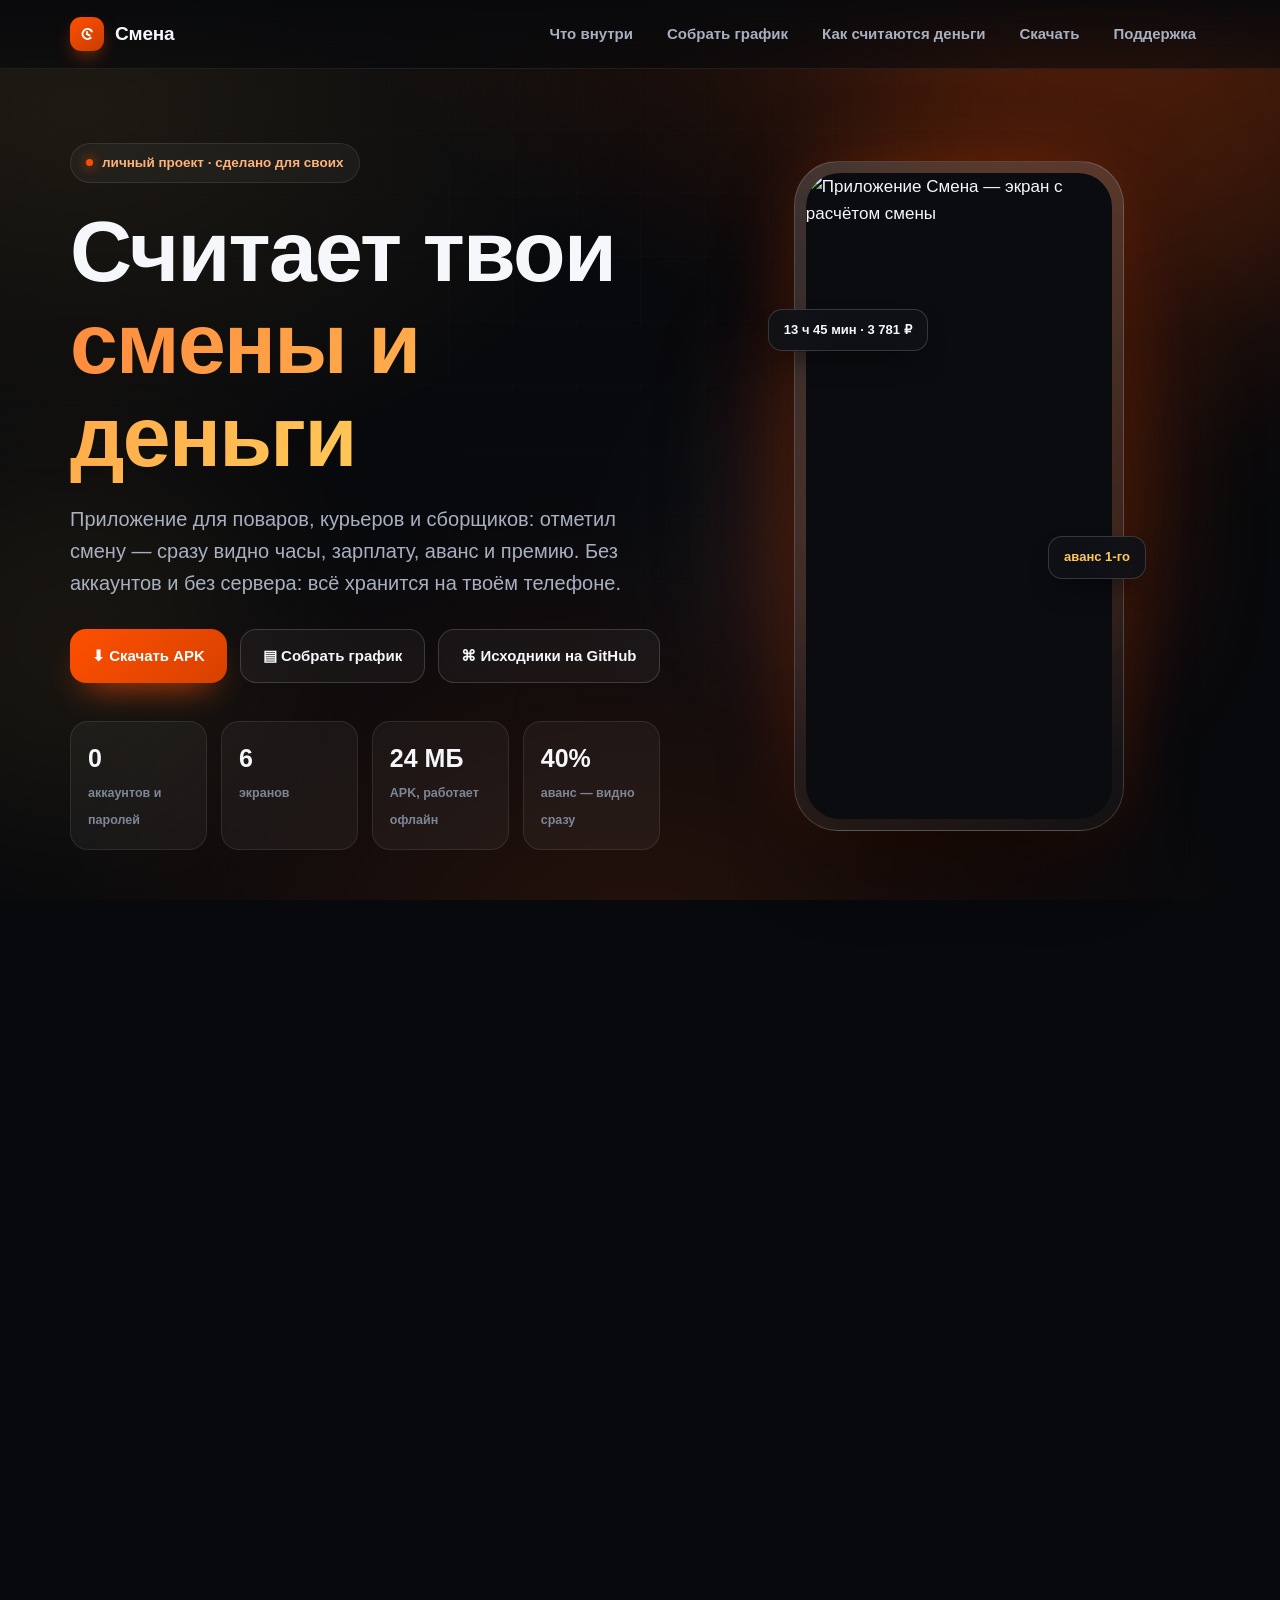
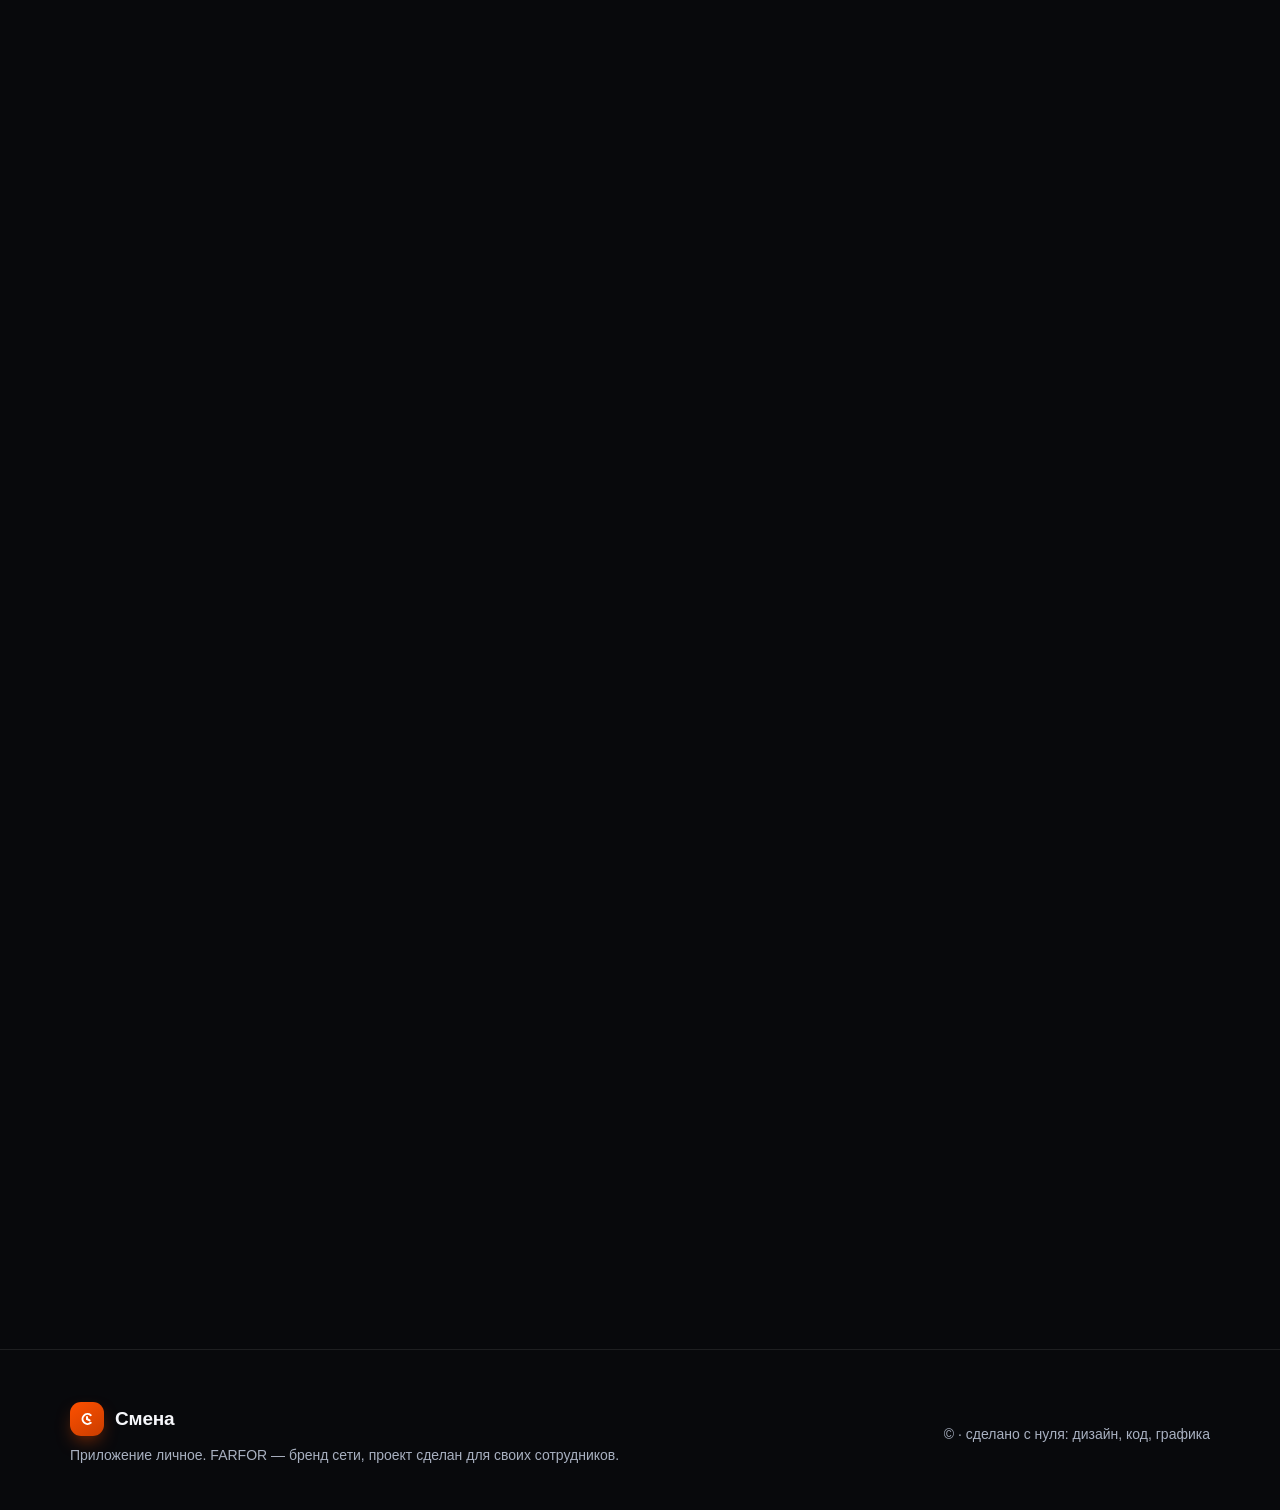
==== commit 1df14bcc: "v1.4 финал: починка светлой темы (чипы были белыми), уведомилка в Telegram, генераторы и скриншоты, " ====
--- a/site/index.html
+++ b/site/index.html
@@ -212,6 +212,8 @@
           вместе с зарплатой. Процент и размер окна меняются в настройках.</p>
       </div>
       <div class="panel glass rv">
+        <img src="assets/split.gif" alt="Как приложение разбивает заработок на аванс и премию"
+             style="border-radius:16px;margin-bottom:18px;border:1px solid var(--line)">
         <h3 style="margin-bottom:6px">Пример: 10 смен за первые 20 дней</h3>
         <div class="ex">
           <div class="c"><b>37 813 ₽</b><span>заработано в окне</span></div>
--- a/site/styles.css
+++ b/site/styles.css
@@ -242,3 +242,5 @@
 .shared{display:none;margin-bottom:26px;padding:22px;border-radius:22px;background:rgba(254,80,0,.09);border:1px solid rgba(254,80,0,.32)}
 .shared.on{display:block}
 .shared h3{margin-bottom:4px;font-size:20px}
+.mrow{display:flex;align-items:center;justify-content:space-between;gap:12px;margin-bottom:4px}
+.mrow > div:last-child{display:flex;gap:8px}
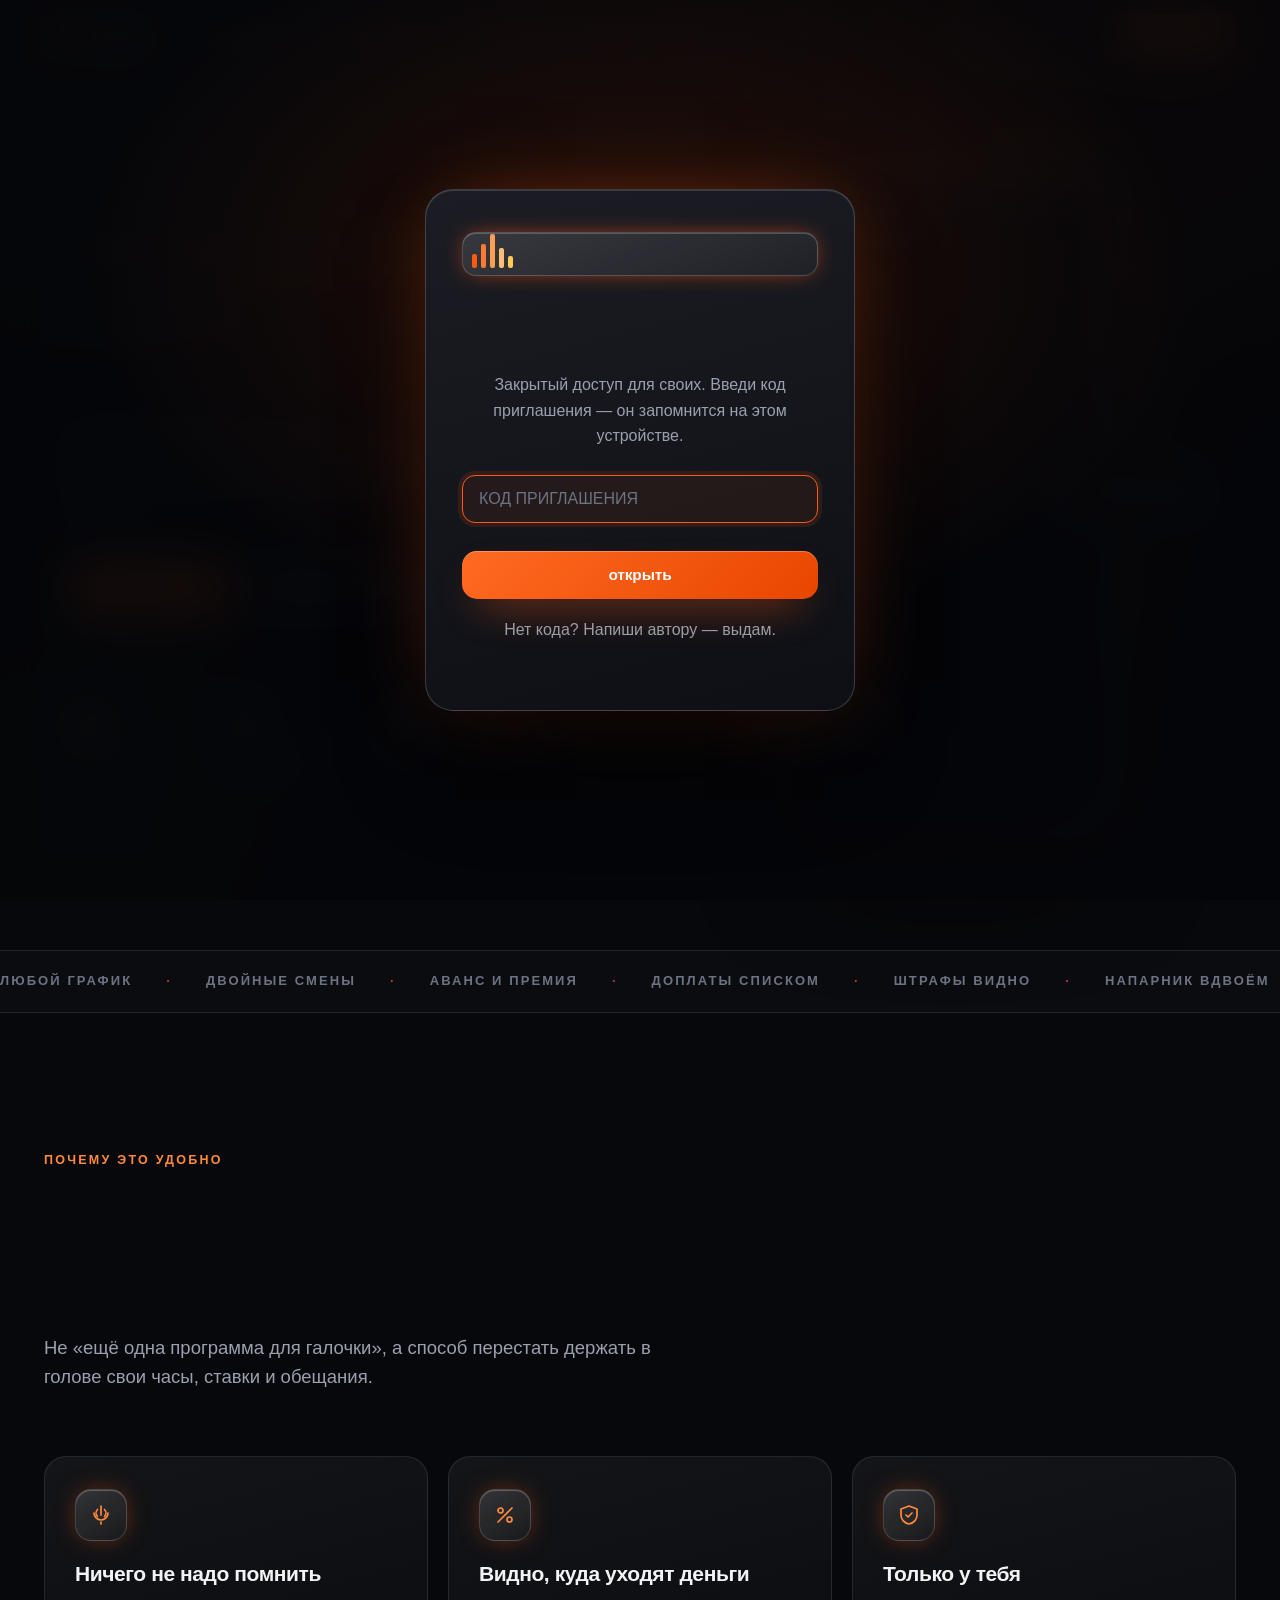
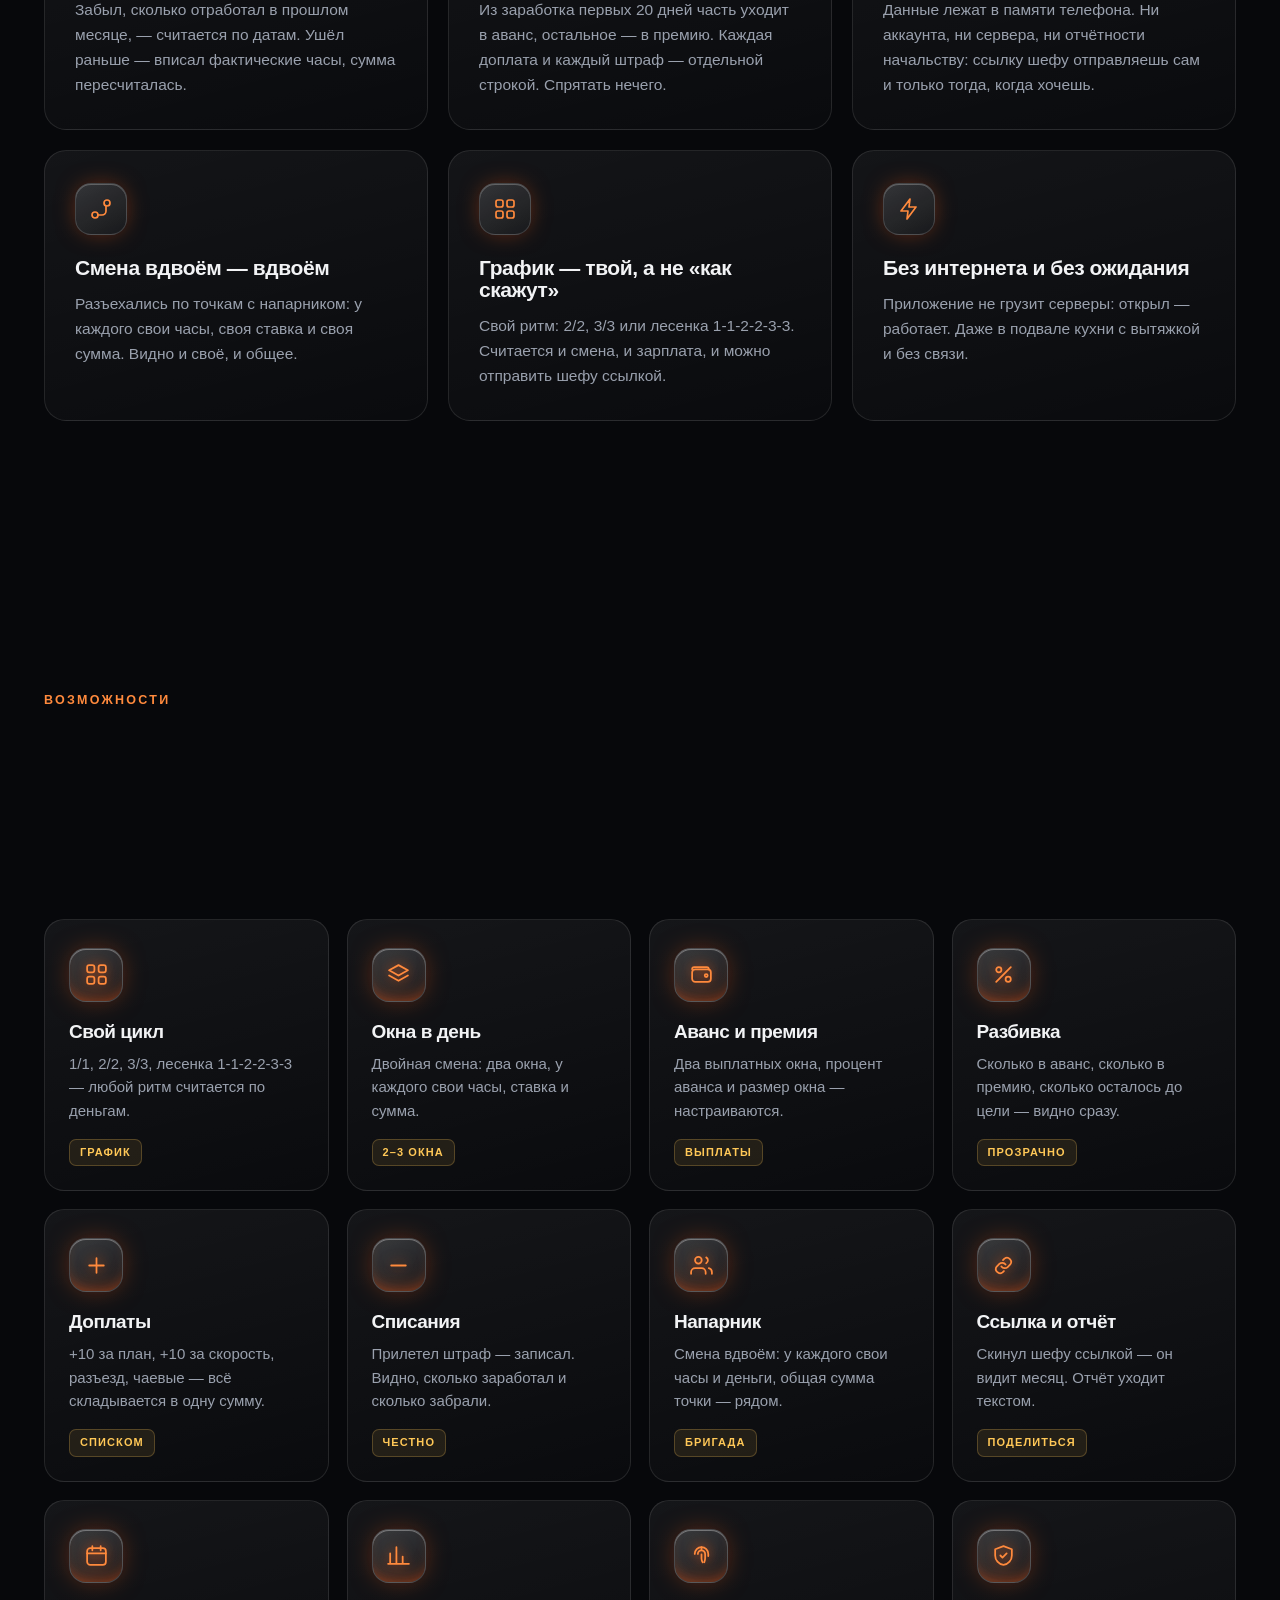
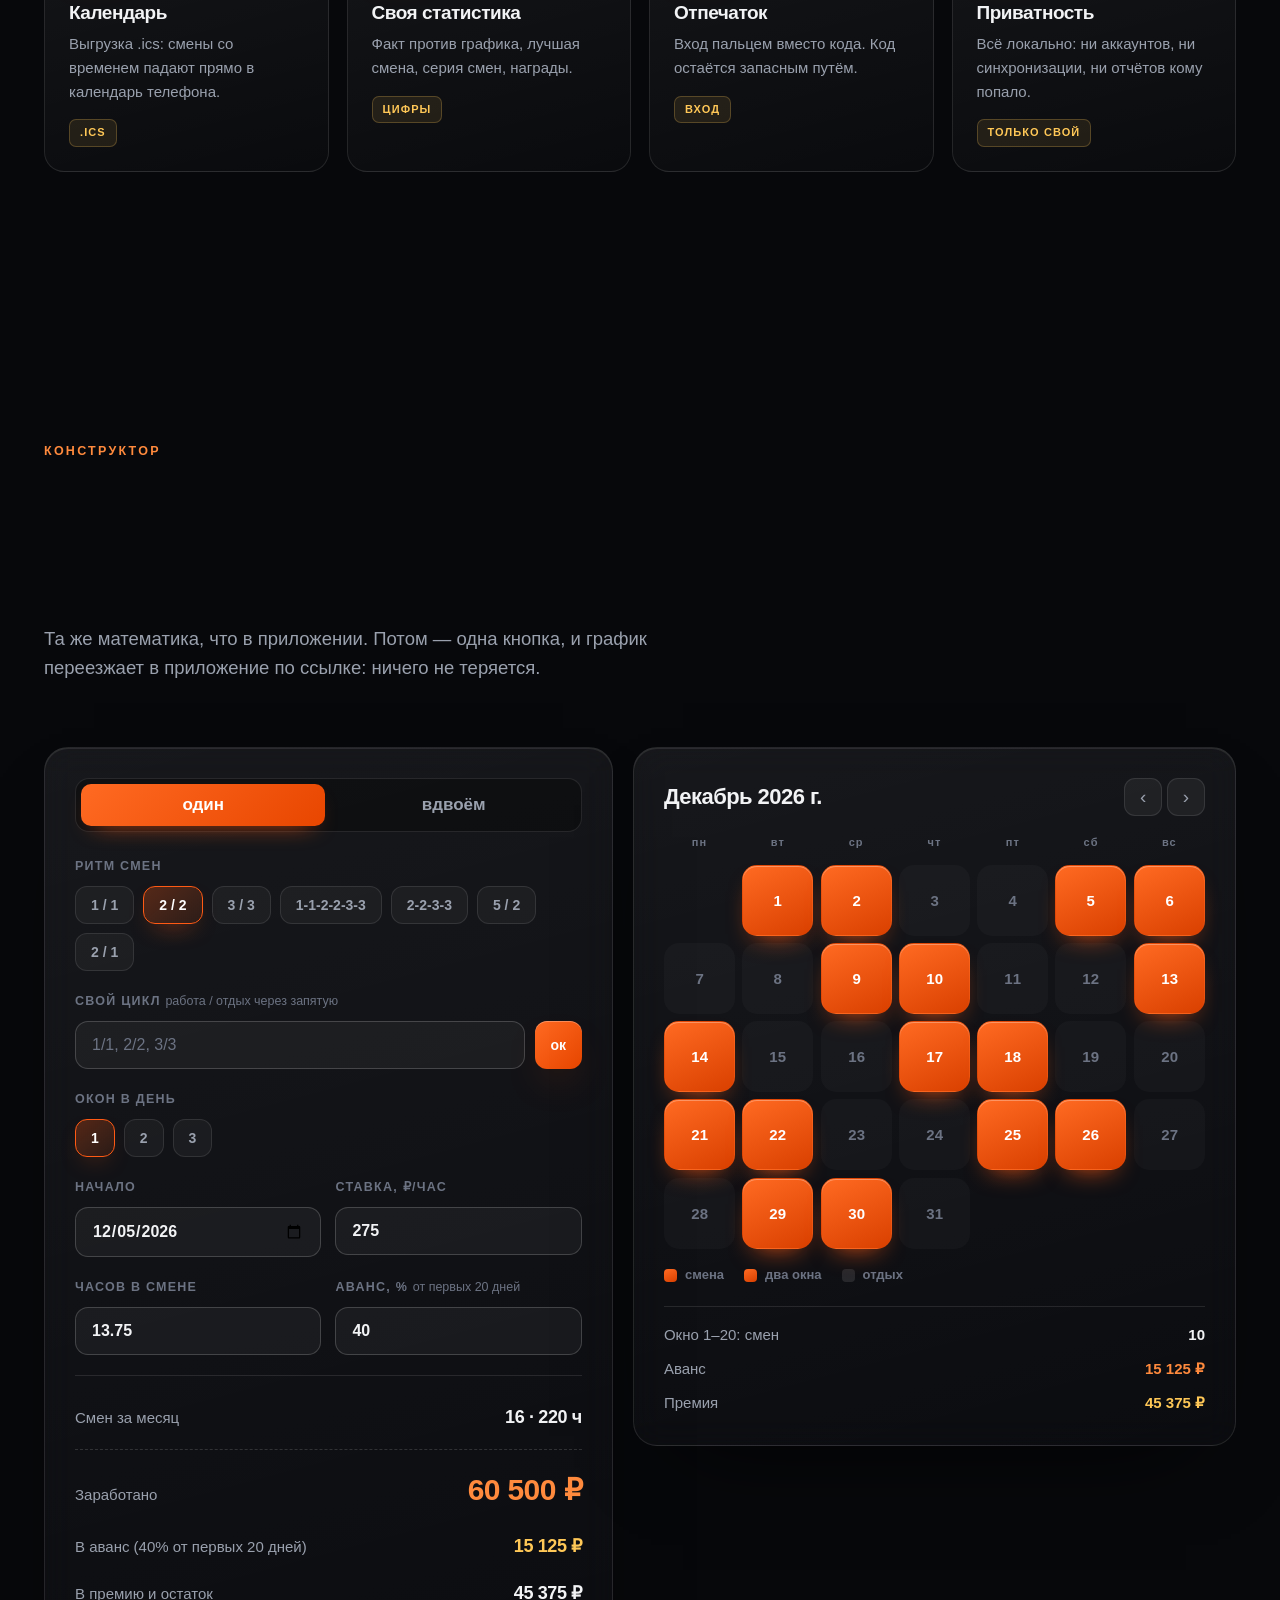
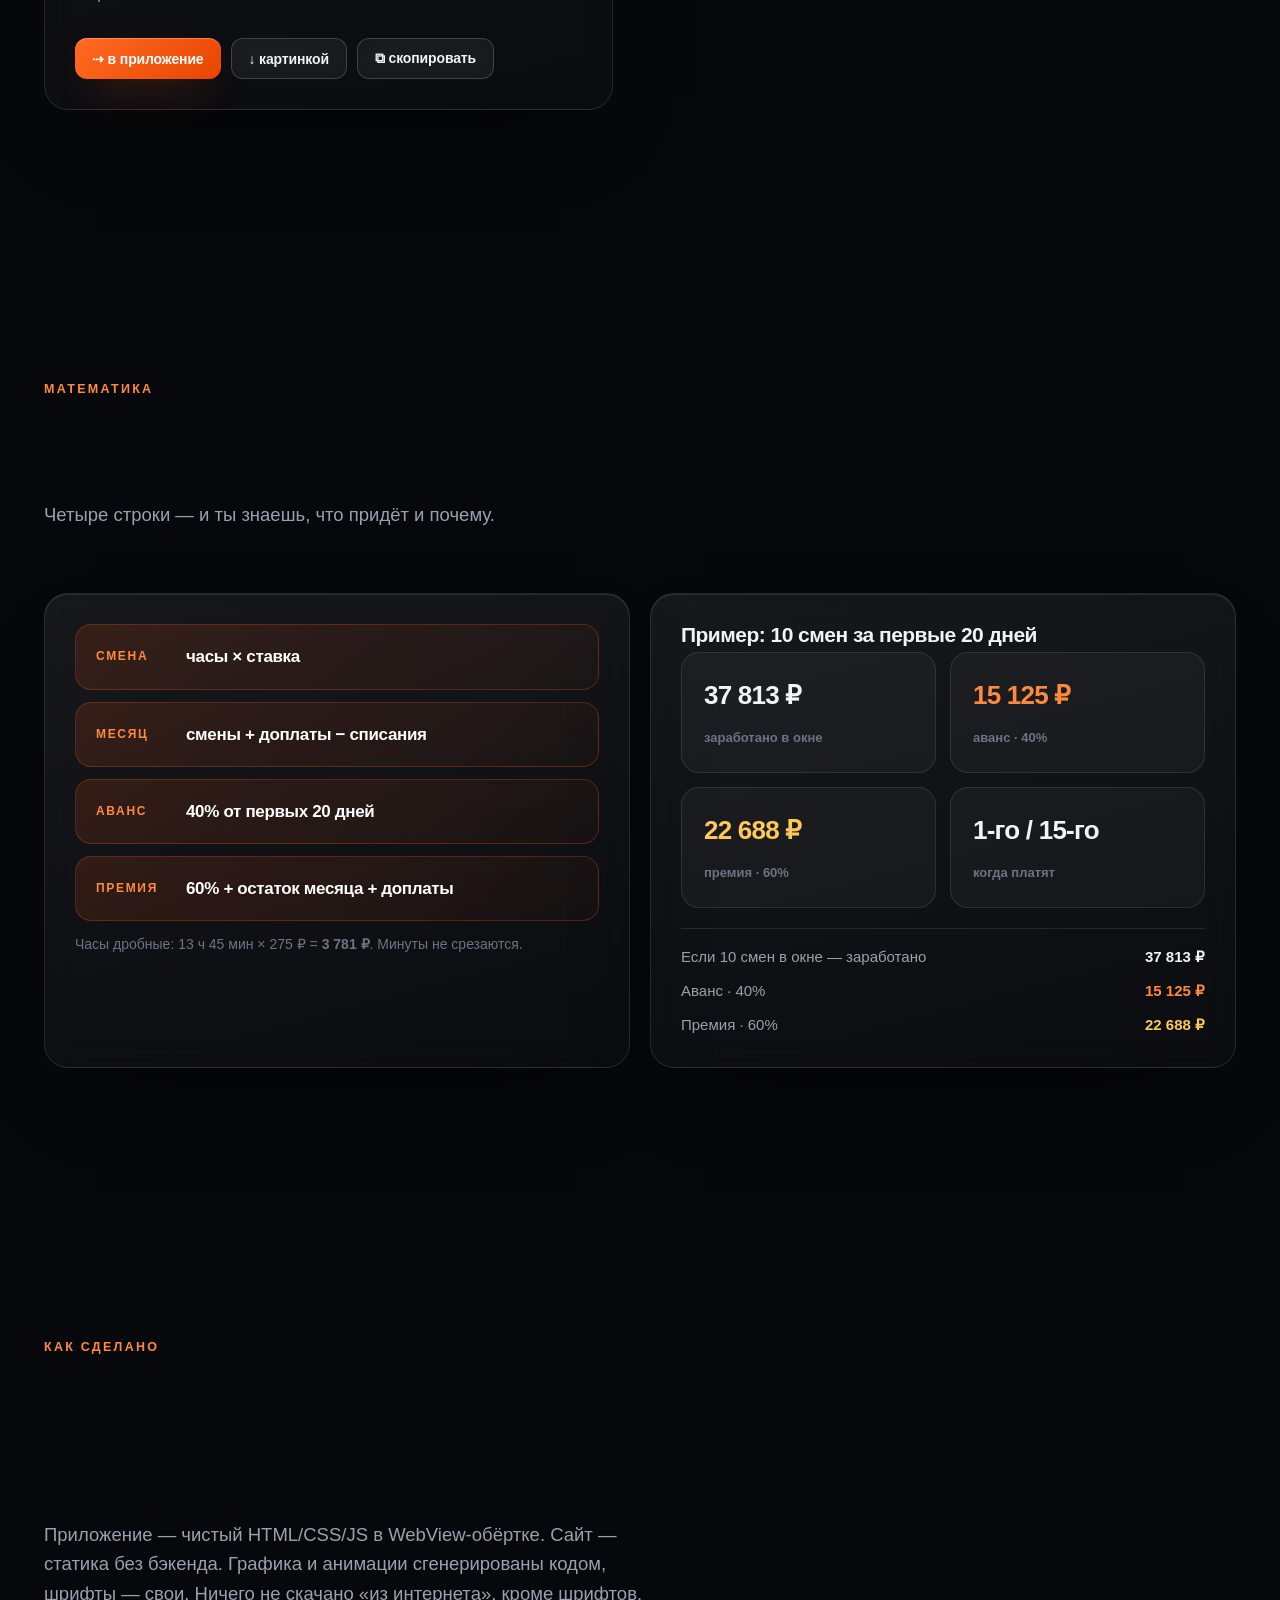
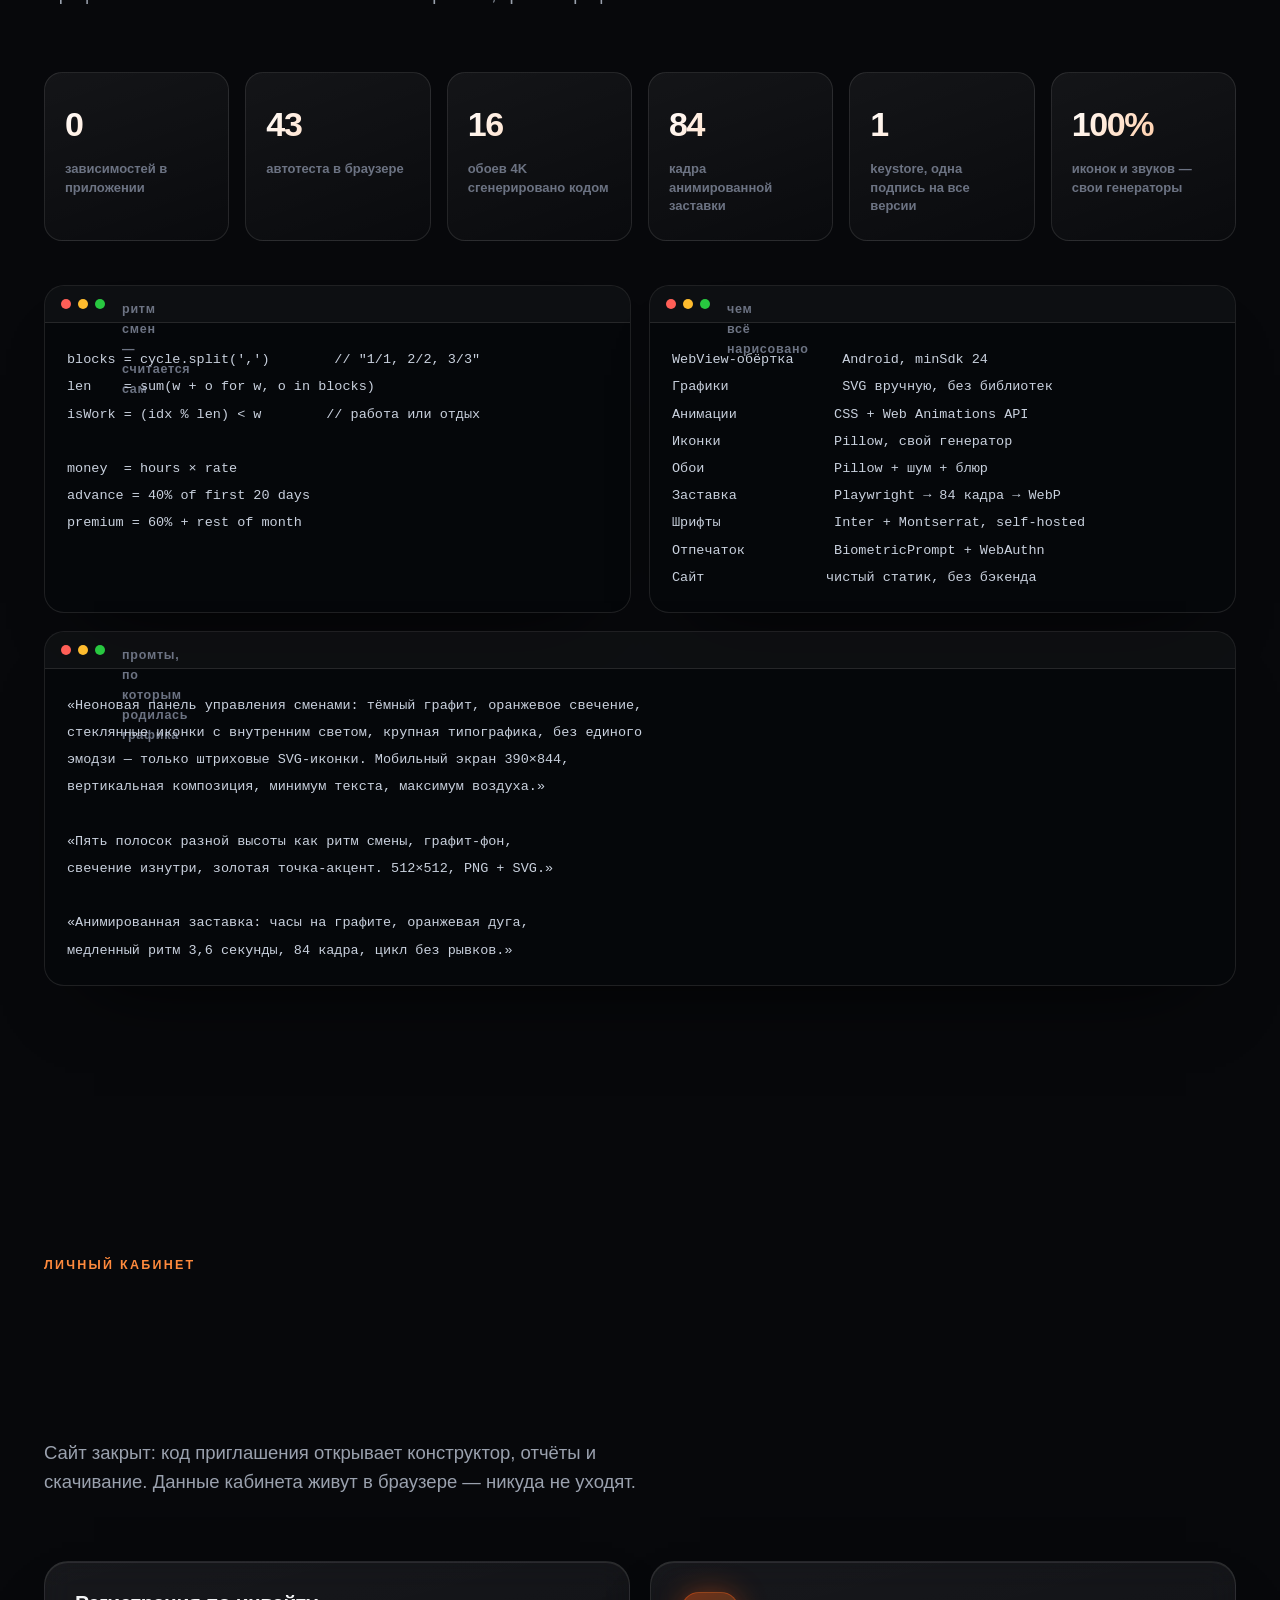
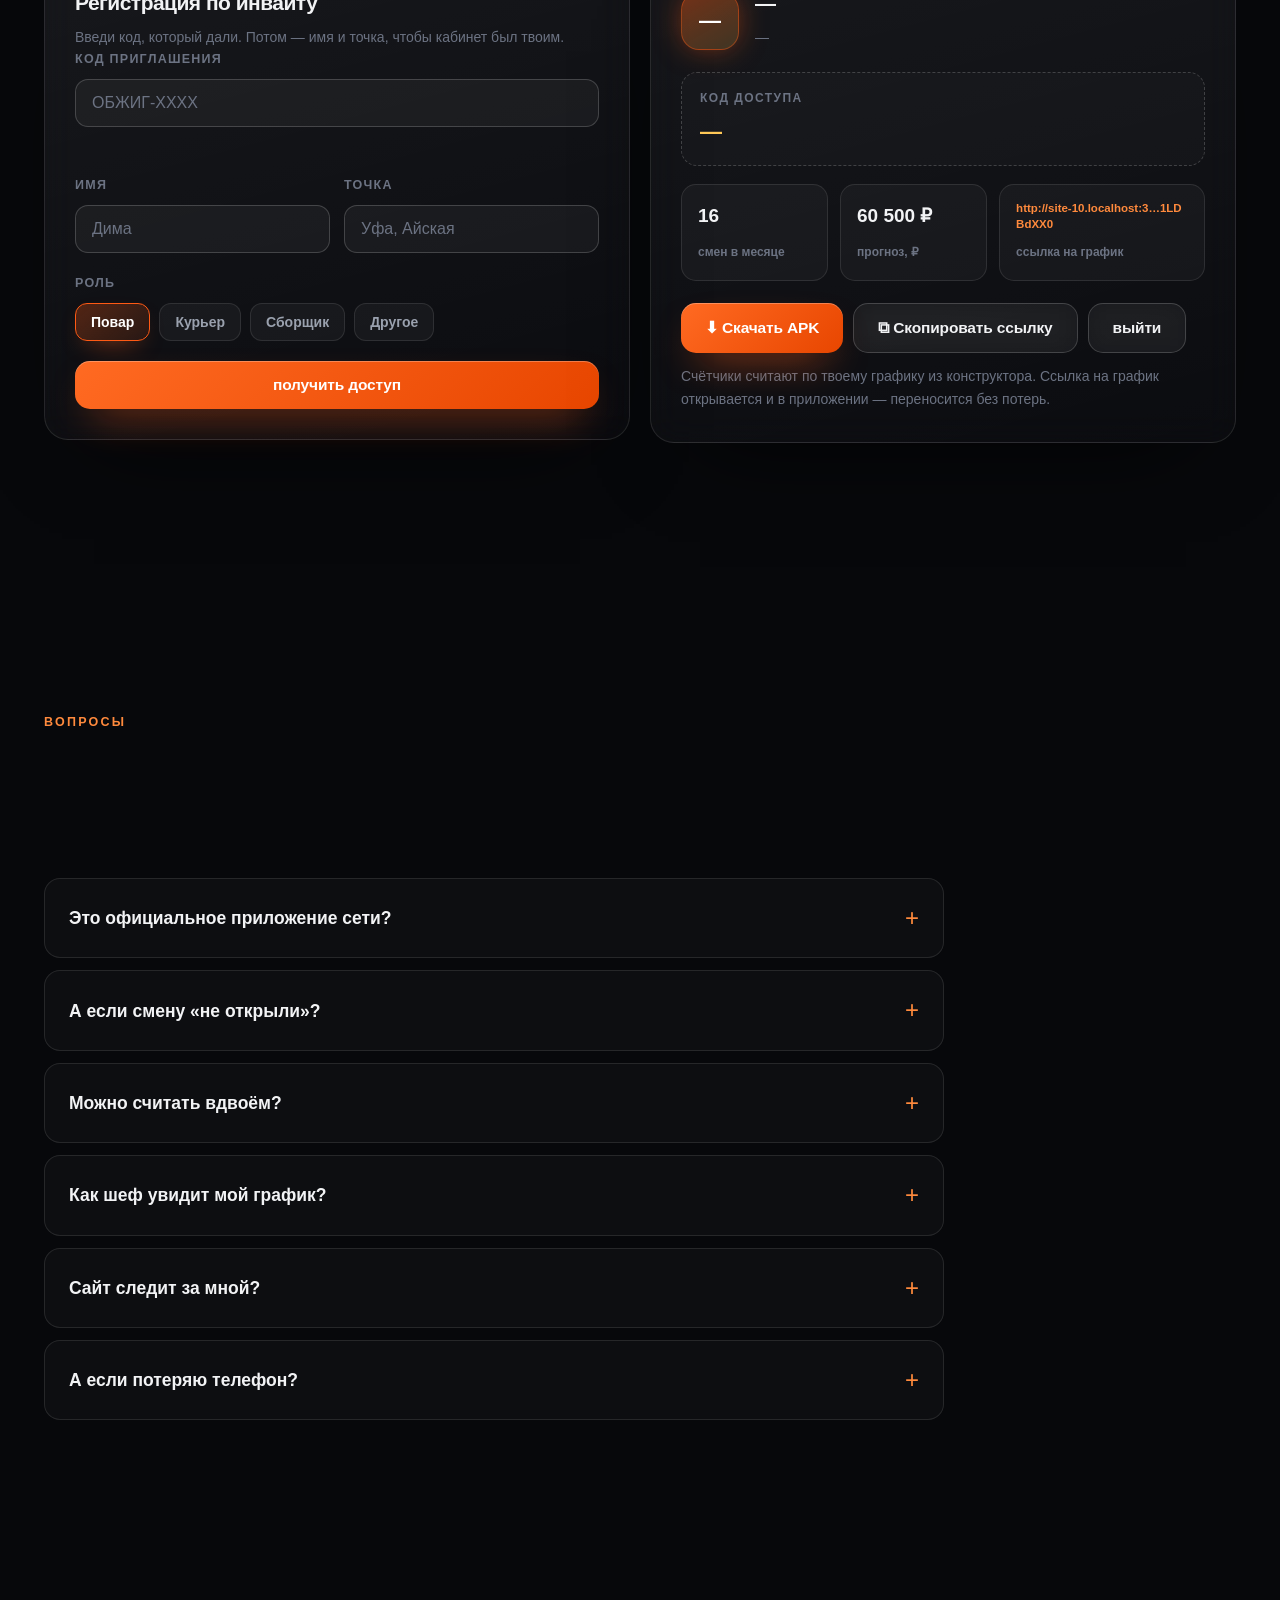
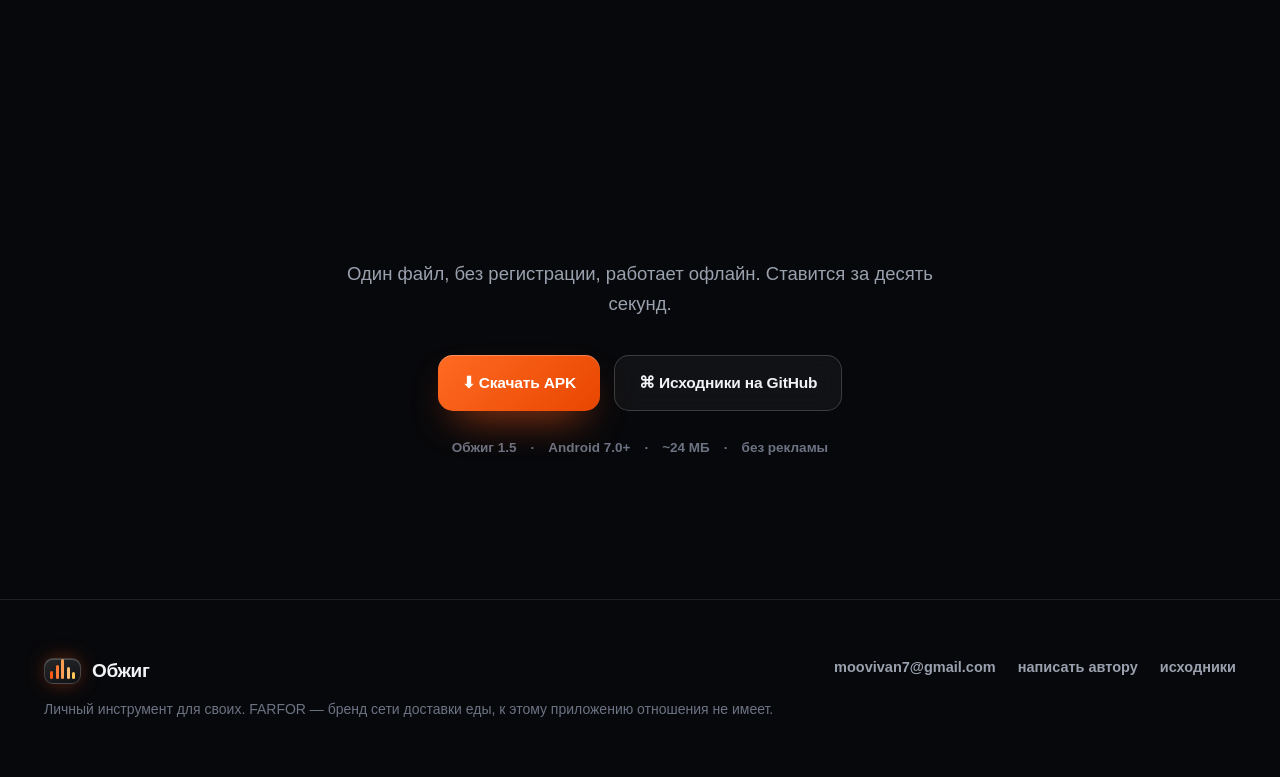
==== commit 077df506: "feat(v1.5): Обжиг — перенос графика с сайта, план в процентах, вакансия против факта, вход по отпеча" ====
--- a/site/index.html
+++ b/site/index.html
@@ -3,186 +3,294 @@
 <head>
 <meta charset="utf-8">
 <meta name="viewport" content="width=device-width, initial-scale=1, viewport-fit=cover">
-<title>Смена — учёт смен, часов и денег для своих</title>
-<meta name="description" content="Смена — личное приложение для поваров, курьеров и сборщиков: любой график, двойные смены, аванс и зарплата сразу, доплаты списком, напарник вдвоём. Без аккаунтов, всё хранится на телефоне.">
-<meta name="theme-color" content="#08090c">
-<meta property="og:title" content="Смена — учёт смен, часов и денег">
-<meta property="og:description" content="Приложение, которое считает твои смены, часы и деньги. Сделано для своих.">
-<meta property="og:type" content="website">
+<title>Обжиг — смены, часы и деньги считает само</title>
+<meta name="description" content="Обжиг — закрытое приложение для своих: любой график, двойные смены, аванс и премия по-честному, доплаты и штрафы списком, напарник вдвоём. Всё на телефоне, без аккаунтов.">
+<meta name="theme-color" content="#07080B">
+<meta name="robots" content="noindex, nofollow">
 <link rel="icon" href="assets/icon.svg" type="image/svg+xml">
 <link rel="stylesheet" href="styles.css">
 </head>
 <body>
 
-<div class="bg"><i class="orb a"></i><i class="orb b"></i><i class="orb c"></i></div>
+<!-- спрайт иконок -->
+<svg width="0" height="0" style="position:absolute" aria-hidden="true">
+  <defs>
+    <symbol id="i-rhythm" viewBox="0 0 24 24"><path d="M3 15v4M7 10v9M11 4v15M15 9v10M19 13v6"/></symbol>
+    <symbol id="i-grid" viewBox="0 0 24 24"><rect x="3" y="3" width="7" height="7" rx="2"/><rect x="14" y="3" width="7" height="7" rx="2"/><rect x="3" y="14" width="7" height="7" rx="2"/><rect x="14" y="14" width="7" height="7" rx="2"/></symbol>
+    <symbol id="i-layers" viewBox="0 0 24 24"><path d="m12 3 9 5-9 5-9-5 9-5Z"/><path d="m3 13 9 5 9-5"/></symbol>
+    <symbol id="i-wallet" viewBox="0 0 24 24"><path d="M3 7a2 2 0 0 1 2-2h12a2 2 0 0 1 2 2"/><rect x="3" y="7" width="18" height="12" rx="3"/><circle cx="16.5" cy="13" r="1.4"/></symbol>
+    <symbol id="i-percent" viewBox="0 0 24 24"><path d="M19 5 5 19"/><circle cx="7.5" cy="7.5" r="2.5"/><circle cx="16.5" cy="16.5" r="2.5"/></symbol>
+    <symbol id="i-plus" viewBox="0 0 24 24"><path d="M12 5v14M5 12h14"/></symbol>
+    <symbol id="i-minus" viewBox="0 0 24 24"><path d="M5 12h14"/></symbol>
+    <symbol id="i-users" viewBox="0 0 24 24"><path d="M16 20v-1.5a4 4 0 0 0-4-4H6a4 4 0 0 0-4 4V20"/><circle cx="9" cy="7" r="3.2"/><path d="M22 20v-1.5a4 4 0 0 0-3-3.9"/><path d="M16.5 4.2a3.2 3.2 0 0 1 0 5.6"/></symbol>
+    <symbol id="i-copy" viewBox="0 0 24 24"><rect x="9" y="9" width="12" height="12" rx="2.5"/><path d="M15 5.5A2.5 2.5 0 0 0 12.5 3h-7A2.5 2.5 0 0 0 3 5.5v7A2.5 2.5 0 0 0 5.5 15"/></symbol>
+    <symbol id="i-link" viewBox="0 0 24 24"><path d="M10 13a4 4 0 0 0 6 .5l2.5-2.5a4 4 0 0 0-5.6-5.6L11.5 6.8"/><path d="M14 11a4 4 0 0 0-6-.5L5.5 13a4 4 0 0 0 5.6 5.6l1.3-1.3"/></symbol>
+    <symbol id="i-cal" viewBox="0 0 24 24"><rect x="3" y="5" width="18" height="16" rx="3"/><path d="M3 10h18M8 3v4M16 3v4"/></symbol>
+    <symbol id="i-lock" viewBox="0 0 24 24"><rect x="4" y="10" width="16" height="11" rx="3"/><path d="M8 10V7a4 4 0 0 1 8 0v3"/></symbol>
+    <symbol id="i-chart" viewBox="0 0 24 24"><path d="M4 20V10M10 20V4M16 20v-7M22 20H2"/></symbol>
+    <symbol id="i-finger" viewBox="0 0 24 24"><path d="M12 11v4a6 6 0 0 0 1.2 3.6"/><path d="M8.5 10.5a3.5 3.5 0 1 1 7 0v4a10 10 0 0 1-.8 4"/><path d="M5.5 10.5a6.5 6.5 0 0 1 13 0v2"/><path d="M12 6V4"/></symbol>
+    <symbol id="i-shield" viewBox="0 0 24 24"><path d="M12 3 4 6v6c0 4.5 3.2 8.3 8 9 4.8-.7 8-4.5 8-9V6l-8-3Z"/><path d="m9 12 2 2 4-4"/></symbol>
+    <symbol id="i-bolt" viewBox="0 0 24 24"><path d="M13 2 4 14h7l-1 8 9-12h-7l1-8Z"/></symbol>
+    <symbol id="i-route" viewBox="0 0 24 24"><circle cx="6" cy="18" r="3"/><circle cx="18" cy="6" r="3"/><path d="M9 18h4a4 4 0 0 0 4-4V9"/></symbol>
+    <symbol id="i-code" viewBox="0 0 24 24"><path d="m8 6-6 6 6 6M16 6l6 6-6 6"/></symbol>
+    <symbol id="i-off" viewBox="0 0 24 24"><path d="M12 3v9"/><path d="M8.5 6.5a5 5 0 0 0 0 7M15.5 6.5a5 5 0 0 1 0 7"/><path d="M5 10a7 7 0 0 0 14 0"/><path d="M12 19v2"/></symbol>
+    <symbol id="i-eye" viewBox="0 0 24 24"><path d="M2 12s3.6-6 10-6 10 6 10 6-3.6 6-10 6-10-6-10-6Z"/><circle cx="12" cy="12" r="2.6"/></symbol>
+  </defs>
+</svg>
+
+<div class="bg" aria-hidden="true">
+  <div class="ember e1"></div>
+  <div class="ember e2"></div>
+  <div class="ember e3"></div>
+  <div class="grain"></div>
+</div>
 
 <!-- ══════════ ШАПКА ══════════ -->
-<header class="top">
-  <div class="wrap">
-    <div class="logo">
-      <span class="mk">
-        <svg viewBox="0 0 24 24" fill="none" stroke="#fff" stroke-width="2.4" stroke-linecap="round">
-          <path d="M16.5 7.4a6 6 0 1 0 0 9.2"/><path d="M16.5 7.4l1.3 1.5"/>
-          <path d="M12 12V9.5"/><path d="M12 12l3.1 1.6"/>
-        </svg>
-      </span>
-      Смена
-    </div>
-    <nav>
-      <a href="#features">Что внутри</a>
-      <a href="#builder">Собрать график</a>
-      <a href="#money">Как считаются деньги</a>
-      <a href="#download">Скачать</a>
-      <a href="#support">Поддержка</a>
+<header class="top" id="top">
+  <div class="wrap top-in">
+    <a class="brand" href="#top">
+      <span class="mark"><i></i><i></i><i></i><i></i><i></i></span>
+      <span class="brand-t">Обжиг</span>
+    </a>
+    <nav class="nav">
+      <a href="#why">почему удобно</a>
+      <a href="#features">возможности</a>
+      <a href="#builder">конструктор</a>
+      <a href="#money">деньги</a>
+      <a href="#stack">как сделано</a>
+      <a href="#account">кабинет</a>
     </nav>
+    <div class="top-act">
+      <span class="pill-live"><i></i>закрытый доступ</span>
+      <a class="btn p s" href="#account">скачать APK</a>
+    </div>
   </div>
 </header>
 
 <!-- ══════════ ГЕРОЙ ══════════ -->
 <section class="hero">
-  <div class="wrap">
-    <div>
-      <div class="eyebrow"><i></i> личный проект · сделано для своих</div>
-      <h1>Считает твои<br><span class="o">смены и деньги</span></h1>
-      <p class="lead">Приложение для поваров, курьеров и сборщиков: отметил смену — сразу видно часы,
-        зарплату, аванс и премию. Без аккаунтов и без сервера: всё хранится на твоём телефоне.</p>
+  <div class="wrap hero-in">
+    <div class="hero-l">
+      <div class="kicker"><i></i>для своих: поваров, курьеров, сборщиков</div>
+      <h1 class="display">Обжиг<span class="dot">.</span></h1>
+      <p class="lead">Считает твои смены, часы и деньги. Сам знает, где аванс, где премия,
+        где разница с вакансией и куда делись деньги за штраф.</p>
       <div class="cta">
-        <button class="btn p" data-gate="dl">⬇ Скачать APK</button>
+        <a class="btn p" href="#account">⬇ Скачать APK</a>
         <a class="btn g" href="#builder">▤ Собрать график</a>
-        <a class="btn g" id="repoBtn" href="#" target="_blank" rel="noopener">⌘ Исходники на GitHub</a>
-      </div>
-      <div class="stats">
-        <div class="stat"><b>0</b><span>аккаунтов и паролей</span></div>
-        <div class="stat"><b>6</b><span>экранов</span></div>
-        <div class="stat"><b>24 МБ</b><span>APK, работает офлайн</span></div>
-        <div class="stat"><b>40%</b><span>аванс — видно сразу</span></div>
-      </div>
-    </div>
-    <div class="phone">
-      <div class="glow"></div>
-      <div class="frame">
-        <div class="screen">
-          <img src="assets/hero.gif" alt="Приложение Смена — экран с расчётом смены" loading="eager">
-        </div>
-      </div>
-      <div class="badge">13 ч 45 мин · 3 781 ₽</div>
-      <div class="badge b2">аванс 1-го</div>
-    </div>
-  </div>
-</section>
-
-<!-- ══════════ ЧТО ВНУТРИ ══════════ -->
+        <a class="btn g" id="repoBtn" href="#" target="_blank" rel="noopener">⌘ Исходники</a>
+      </div>
+      <div class="specs">
+        <div><b class="num">24</b><span>МБ, офлайн</span></div>
+        <div><b class="num">0</b><span>аккаунтов</span></div>
+        <div><b class="num">43</b><span>автотеста</span></div>
+        <div><b class="num">7+</b><span>Android</span></div>
+      </div>
+    </div>
+    <div class="hero-r">
+      <div class="glow-core"></div>
+      <div class="phone">
+        <div class="phone-frame">
+          <div class="phone-notch"></div>
+          <div class="phone-screen">
+            <img src="assets/hero.gif" alt="Приложение Обжиг: экран с расчётом смены" onerror="fxGifFallback(this,'hero')">
+          </div>
+        </div>
+        <div class="float-card f1">
+          <span class="fc-ic"><svg><use href="#i-bolt"/></svg></span>
+          <span><b>+10 ₽</b><i>за план</i></span>
+        </div>
+        <div class="float-card f2">
+          <span class="fc-ic"><svg><use href="#i-percent"/></svg></span>
+          <span><b>40% → аванс</b><i>из первых 20 дней</i></span>
+        </div>
+        <div class="float-card f3">
+          <span class="fc-ic"><svg><use href="#i-finger"/></svg></span>
+          <span><b>вход по отпечатку</b><i>без кода</i></span>
+        </div>
+      </div>
+    </div>
+  </div>
+  <div class="marquee" aria-hidden="true">
+    <div class="mq-track">
+      <span>любой график</span><span>·</span><span>двойные смены</span><span>·</span>
+      <span>аванс и премия</span><span>·</span><span>доплаты списком</span><span>·</span>
+      <span>штрафы видно</span><span>·</span><span>напарник вдвоём</span><span>·</span>
+      <span>ссылка шефу</span><span>·</span><span>календарь .ics</span><span>·</span>
+      <span>отпечаток</span><span>·</span><span>работает офлайн</span><span>·</span>
+    </div>
+  </div>
+</section>
+
+<!-- ══════════ ПОЧЕМУ УДОБНО ══════════ -->
+<section id="why">
+  <div class="wrap">
+    <div class="sec-head">
+      <div class="kicker">почему это удобно</div>
+      <h2 class="display">Бюрократия смены<br>сводится к нулю</h2>
+      <p class="sub">Не «ещё одна программа для галочки», а способ перестать держать в голове
+        свои часы, ставки и обещания.</p>
+    </div>
+    <div class="why-grid">
+      <article class="why">
+        <div class="wi"><svg><use href="#i-off"/></svg></div>
+        <h3>Ничего не надо помнить</h3>
+        <p>Забыл, сколько отработал в прошлом месяце, — считается по датам. Ушёл раньше —
+          вписал фактические часы, сумма пересчиталась.</p>
+      </article>
+      <article class="why">
+        <div class="wi"><svg><use href="#i-percent"/></svg></div>
+        <h3>Видно, куда уходят деньги</h3>
+        <p>Из заработка первых 20 дней часть уходит в аванс, остальное — в премию. Каждая
+          доплата и каждый штраф — отдельной строкой. Спрятать нечего.</p>
+      </article>
+      <article class="why">
+        <div class="wi"><svg><use href="#i-shield"/></svg></div>
+        <h3>Только у тебя</h3>
+        <p>Данные лежат в памяти телефона. Ни аккаунта, ни сервера, ни отчётности начальству:
+          ссылку шефу отправляешь сам и только тогда, когда хочешь.</p>
+      </article>
+      <article class="why">
+        <div class="wi"><svg><use href="#i-route"/></svg></div>
+        <h3>Смена вдвоём — вдвоём</h3>
+        <p>Разъехались по точкам с напарником: у каждого свои часы, своя ставка и своя сумма.
+          Видно и своё, и общее.</p>
+      </article>
+      <article class="why">
+        <div class="wi"><svg><use href="#i-grid"/></svg></div>
+        <h3>График — твой, а не «как скажут»</h3>
+        <p>Свой ритм: 2/2, 3/3 или лесенка 1-1-2-2-3-3. Считается и смена, и зарплата,
+          и можно отправить шефу ссылкой.</p>
+      </article>
+      <article class="why">
+        <div class="wi"><svg><use href="#i-bolt"/></svg></div>
+        <h3>Без интернета и без ожидания</h3>
+        <p>Приложение не грузит серверы: открыл — работает. Даже в подвале кухни
+          с вытяжкой и без связи.</p>
+      </article>
+    </div>
+  </div>
+</section>
+
+<!-- ══════════ ВОЗМОЖНОСТИ ══════════ -->
 <section id="features">
   <div class="wrap">
-    <div class="sec-head rv">
-      <div class="kicker">Что внутри</div>
-      <h2>Всё, что нужно считать деньги<br>на сменах</h2>
-      <p class="sub">Никаких «табелей из бумажки» и «помни, сколько в прошлый раз работал».</p>
-    </div>
-    <div class="fgrid">
-      <article class="f rv"><div class="ic">▤</div><h3>Любой график</h3>
-        <p>1/1, 2/2, 3/3 — или «лесенка» 1-1-2-2-3-3, где смены всё равно считаются по деньгам.</p>
-        <span class="tag">свой цикл</span></article>
-      <article class="f rv"><div class="ic">⧉</div><h3>Двойные смены</h3>
-        <p>Два окна в день: утро и вечер. Часы, ставка и сумма считаются по каждому окну отдельно.</p>
-        <span class="tag">окон в день</span></article>
-      <article class="f rv"><div class="ic">₽</div><h3>Аванс и зарплата</h3>
-        <p>Аванс 1-го, зарплата 15-го. Приложение сразу покажет, сколько придёт к каждой выплате.</p>
-        <span class="tag">прогноз</span></article>
-      <article class="f rv"><div class="ic">%</div><h3>Правило 40%</h3>
-        <p>Из заработка за первые 20 дней 40% уходит в аванс, остальное — в премию. Цифры видны сразу.</p>
-        <span class="tag">разбивка</span></article>
-      <article class="f rv"><div class="ic">＋</div><h3>Доплаты списком</h3>
-        <p>+10 за план, +10 за скорость, чаевые, премия — всё складывается в одну сумму, а не теряется.</p>
-        <span class="tag">мелочи, которые решают</span></article>
-      <article class="f rv"><div class="ic">−</div><h3>Штрафы и списания</h3>
-        <p>Прилетел штраф или удержали — запиши. Видно, сколько заработал и сколько забрали.</p>
-        <span class="tag">не теряется</span></article>
-      <article class="f rv"><div class="ic">👥</div><h3>Напарник вдвоём</h3>
-        <p>Смену делите с коллегой? У каждого свои часы и свои деньги. Видно, кто сколько отработал.</p>
+    <div class="sec-head">
+      <div class="kicker">возможности</div>
+      <h2 class="display">Всё, что нужно<br>для честных денег</h2>
+    </div>
+    <div class="tech-grid">
+      <article class="tech tilt"><div class="ti"><svg><use href="#i-grid"/></svg></div>
+        <h3>Свой цикл</h3><p>1/1, 2/2, 3/3, лесенка 1-1-2-2-3-3 — любой ритм считается по деньгам.</p>
+        <span class="tag">график</span></article>
+      <article class="tech tilt"><div class="ti"><svg><use href="#i-layers"/></svg></div>
+        <h3>Окна в день</h3><p>Двойная смена: два окна, у каждого свои часы, ставка и сумма.</p>
+        <span class="tag">2–3 окна</span></article>
+      <article class="tech tilt"><div class="ti"><svg><use href="#i-wallet"/></svg></div>
+        <h3>Аванс и премия</h3><p>Два выплатных окна, процент аванса и размер окна — настраиваются.</p>
+        <span class="tag">выплаты</span></article>
+      <article class="tech tilt"><div class="ti"><svg><use href="#i-percent"/></svg></div>
+        <h3>Разбивка</h3><p>Сколько в аванс, сколько в премию, сколько осталось до цели — видно сразу.</p>
+        <span class="tag">прозрачно</span></article>
+      <article class="tech tilt"><div class="ti"><svg><use href="#i-plus"/></svg></div>
+        <h3>Доплаты</h3><p>+10 за план, +10 за скорость, разъезд, чаевые — всё складывается в одну сумму.</p>
+        <span class="tag">списком</span></article>
+      <article class="tech tilt"><div class="ti"><svg><use href="#i-minus"/></svg></div>
+        <h3>Списания</h3><p>Прилетел штраф — записал. Видно, сколько заработал и сколько забрали.</p>
+        <span class="tag">честно</span></article>
+      <article class="tech tilt"><div class="ti"><svg><use href="#i-users"/></svg></div>
+        <h3>Напарник</h3><p>Смена вдвоём: у каждого свои часы и деньги, общая сумма точки — рядом.</p>
         <span class="tag">бригада</span></article>
-      <article class="f rv"><div class="ic">⧉</div><h3>Копии</h3>
-        <p>Отметил смену — раскидал на две недели вперёд. Месяц копируется в следующий целиком.</p>
-        <span class="tag">меньше рутины</span></article>
-      <article class="f rv"><div class="ic">🔗</div><h3>Ссылка на график</h3>
-        <p>Скинул ссылку шефу — он видит твой месяц. Или отчёт текстом в мессенджер.</p>
+      <article class="tech tilt"><div class="ti"><svg><use href="#i-link"/></svg></div>
+        <h3>Ссылка и отчёт</h3><p>Скинул шефу ссылкой — он видит месяц. Отчёт уходит текстом.</p>
         <span class="tag">поделиться</span></article>
-      <article class="f rv"><div class="ic">📆</div><h3>Календарь (.ics)</h3>
-        <p>Выгрузка смен в календарь телефона — со временем и точкой, чтобы не сверяться с бумажкой.</p>
-        <span class="tag">экспорт</span></article>
-      <article class="f rv"><div class="ic">🎉</div><h3>Праздники РФ</h3>
-        <p>Производственный календарь на 2026: праздники и предпраздничные дни на час короче.</p>
-        <span class="tag">не считать вручную</span></article>
-      <article class="f rv"><div class="ic">🔒</div><h3>Вход по коду</h3>
-        <p>Код 4–6 цифр на телефоне. Забыл — смены и деньги остаются на месте, стирается только код.</p>
-        <span class="tag">приватно</span></article>
-      <article class="f rv"><div class="ic">📊</div><h3>Своя статистика</h3>
-        <p>Заработок по дням, факт против графика, лучшая смена, серия смен подряд и награды.</p>
-        <span class="tag">понятно</span></article>
-    </div>
-  </div>
-</section>
-
-<!-- ══════════ КОНСТРУКТОР ГРАФИКА ══════════ -->
+      <article class="tech tilt"><div class="ti"><svg><use href="#i-cal"/></svg></div>
+        <h3>Календарь</h3><p>Выгрузка .ics: смены со временем падают прямо в календарь телефона.</p>
+        <span class="tag">.ics</span></article>
+      <article class="tech tilt"><div class="ti"><svg><use href="#i-chart"/></svg></div>
+        <h3>Своя статистика</h3><p>Факт против графика, лучшая смена, серия смен, награды.</p>
+        <span class="tag">цифры</span></article>
+      <article class="tech tilt"><div class="ti"><svg><use href="#i-finger"/></svg></div>
+        <h3>Отпечаток</h3><p>Вход пальцем вместо кода. Код остаётся запасным путём.</p>
+        <span class="tag">вход</span></article>
+      <article class="tech tilt"><div class="ti"><svg><use href="#i-shield"/></svg></div>
+        <h3>Приватность</h3><p>Всё локально: ни аккаунтов, ни синхронизации, ни отчётов кому попало.</p>
+        <span class="tag">только свой</span></article>
+    </div>
+  </div>
+</section>
+
+<!-- ══════════ КОНСТРУКТОР ══════════ -->
 <section id="builder">
   <div class="wrap">
-    <div class="sec-head rv">
-      <div class="kicker">Конструктор</div>
-      <h2>Собери свой график<br>прямо здесь</h2>
-      <p class="sub">Та же математика, что в приложении: сколько смен, сколько часов, сколько денег
-        и как это делится на аванс и премию. Можно прямо на сайте.</p>
-    </div>
-    <div class="calc">
-      <div class="panel glass rv">
-        <h3>Настройки</h3>
-        <p class="mut2" style="font-size:14px;margin:6px 0 20px">Выбери ритм или напиши свой: работа/отдых через запятую.</p>
+    <div class="sec-head">
+      <div class="kicker">конструктор</div>
+      <h2 class="display">Собери график<br>прямо на сайте</h2>
+      <p class="sub">Та же математика, что в приложении. Потом — одна кнопка, и график
+        переезжает в приложение по ссылке: ничего не теряется.</p>
+    </div>
+    <div class="builder">
+      <div class="panel">
+        <div class="tabs" id="bTabs">
+          <button class="on" data-tab="solo">один</button>
+          <button data-tab="duo">вдвоём</button>
+        </div>
 
         <div class="fld">
-          <label>Готовые циклы</label>
+          <label>ритм смен</label>
           <div class="chips" id="cycChips"></div>
         </div>
         <div class="fld">
-          <label>Свой цикл</label>
-          <div style="display:flex;gap:10px">
+          <label>свой цикл <span class="hint">работа / отдых через запятую</span></label>
+          <div class="inp-row">
             <input class="inp" id="cycInput" placeholder="1/1, 2/2, 3/3" maxlength="60">
-            <button class="btn p s" id="cycApply">Ок</button>
+            <button class="btn p s" id="cycApply">ок</button>
           </div>
         </div>
         <div class="fld">
-          <label>Окон в день</label>
+          <label>окон в день</label>
           <div class="chips" id="spdChips">
-            <button class="chip" data-spd="1">1 окно</button>
-            <button class="chip" data-spd="2">2 окна</button>
-            <button class="chip" data-spd="3">3 окна</button>
+            <button class="chip" data-spd="1">1</button>
+            <button class="chip" data-spd="2">2</button>
+            <button class="chip" data-spd="3">3</button>
           </div>
         </div>
-        <div class="fld row2">
-          <div><label>Начало</label><input class="inp" type="date" id="startDate"></div>
-          <div><label>Ставка, ₽/час</label><input class="inp" type="number" id="rate" min="0" step="10"></div>
-        </div>
-        <div class="fld row2">
-          <div><label>Часов в смене</label><input class="inp" type="number" id="hours" min="1" max="24" step="0.25"></div>
-          <div><label>Аванс, % от первых <span id="advDaysLbl">20</span> дней</label><input class="inp" type="number" id="advPct" min="0" max="100" step="5"></div>
-        </div>
-        <div class="fld">
-          <label>Вдвоём с напарником</label>
-          <div class="sw" id="mateSw"><span class="track"></span><span>Считать второго человека</span></div>
-        </div>
-        <div class="fld" id="mateRow" style="display:none">
-          <label>Ставка напарника, ₽/час</label>
+        <div class="fld two">
+          <div><label>начало</label><input class="inp" type="date" id="startDate"></div>
+          <div><label>ставка, ₽/час</label><input class="inp" type="number" id="rate" min="0" step="10"></div>
+        </div>
+        <div class="fld two">
+          <div><label>часов в смене</label><input class="inp" type="number" id="hours" min="1" max="24" step="0.25"></div>
+          <div><label>аванс, % <span class="hint">от первых <span id="advDaysLbl">20</span> дней</span></label>
+            <input class="inp" type="number" id="advPct" min="0" max="100" step="5"></div>
+        </div>
+        <div class="fld" id="duoRow" style="display:none">
+          <label>ставка напарника, ₽/час</label>
           <input class="inp" type="number" id="mateRate" min="0" step="10" value="275">
         </div>
-      </div>
-
-      <div class="panel glass rv">
-        <h3 id="monthTitle">—</h3>
+        <div class="b-sum" id="bSum"></div>
+        <div class="b-actions">
+          <button class="btn p s" id="toAppBtn">⇢ в приложение</button>
+          <button class="btn g s" id="pngBtn">↓ картинкой</button>
+          <button class="btn g s" id="copyBtn">⧉ скопировать</button>
+        </div>
+      </div>
+
+      <div class="panel">
+        <div class="panel-head">
+          <h3 id="monthTitle">—</h3>
+          <div class="month-nav">
+            <button class="icon-btn" id="mPrev" aria-label="предыдущий месяц">‹</button>
+            <button class="icon-btn" id="mNext" aria-label="следующий месяц">›</button>
+          </div>
+        </div>
         <div class="mgrid" id="monthGrid"></div>
-        <div class="sum" id="sum"></div>
-        <div style="display:flex;gap:10px;flex-wrap:wrap;margin-top:20px">
-          <button class="btn p s" id="copyBtn">⧉ Скопировать расчёт</button>
-          <button class="btn g s" id="dlBtn2">⬇ Скачать приложение</button>
-        </div>
-        <p class="note" id="calcNote"></p>
+        <div class="legend">
+          <span><i class="lg w"></i>смена</span>
+          <span><i class="lg w2"></i>два окна</span>
+          <span><i class="lg o"></i>отдых</span>
+        </div>
+        <div class="split" id="splitBox"></div>
       </div>
     </div>
   </div>
@@ -191,122 +299,217 @@
 <!-- ══════════ ДЕНЬГИ ══════════ -->
 <section id="money">
   <div class="wrap">
-    <div class="sec-head rv">
-      <div class="kicker">Формулы</div>
-      <h2>Как считаются деньги</h2>
-      <p class="sub">Без чёрных ящиков: четыре строчки — и ты знаешь, что придёт.</p>
+    <div class="sec-head">
+      <div class="kicker">математика</div>
+      <h2 class="display">Как считаются деньги</h2>
+      <p class="sub">Четыре строки — и ты знаешь, что придёт и почему.</p>
     </div>
     <div class="money">
-      <div class="panel glass rv">
-        <h3 style="margin-bottom:6px">Смена</h3>
-        <div class="formula">смена = часы × ставка</div>
-        <p class="mut" style="font-size:15px">13 ч 45 мин × 275 ₽ = <b style="color:var(--txt)">3 781 ₽</b> за смену.
-          Часы дробные — минуты не срезаются.</p>
-        <h3 style="margin:22px 0 6px">Месяц</h3>
-        <div class="formula">месяц = сумма смен + доплаты</div>
-        <p class="mut" style="font-size:15px">Доплаты копятся списком: +10 за план, +10 за скорость,
-          чаевые — и всё это в одной сумме.</p>
-        <h3 style="margin:22px 0 6px">Аванс и премия</h3>
-        <div class="formula">аванс = 40% от первых 20 дней</div>
-        <p class="mut" style="font-size:15px">Остальное из первых 20 дней — в премию и выплачивается
-          вместе с зарплатой. Процент и размер окна меняются в настройках.</p>
-      </div>
-      <div class="panel glass rv">
-        <img src="assets/split.gif" alt="Как приложение разбивает заработок на аванс и премию"
-             style="border-radius:16px;margin-bottom:18px;border:1px solid var(--line)">
-        <h3 style="margin-bottom:6px">Пример: 10 смен за первые 20 дней</h3>
-        <div class="ex">
-          <div class="c"><b>37 813 ₽</b><span>заработано в окне</span></div>
-          <div class="c acc"><b>15 125 ₽</b><span>аванс (40%)</span></div>
-          <div class="c gold"><b>22 688 ₽</b><span>премия (60%)</span></div>
-          <div class="c"><b>1-го / 15-го</b><span>когда платят</span></div>
-        </div>
-        <p class="note">Пример для ставки 275 ₽/час и смены 13 ч 45 мин. Твои ставка, часы,
-          даты выплат и процент аванса меняются в настройках приложения.</p>
-        <h3 style="margin:24px 0 6px">Если смена вдвоём</h3>
-        <div class="formula">часы каждого = свои окна</div>
-        <p class="mut" style="font-size:15px">Если вы с напарником закрываете точку вместе, отмечаете
-          две смены в один день: у каждого свои часы, своя ставка и своя сумма. Общая сумма точки
-          тоже видна.</p>
-      </div>
-    </div>
-  </div>
-</section>
-
-<!-- ══════════ СКАЧАТЬ ══════════ -->
-<section id="download">
-  <div class="wrap">
-    <div class="shared rv" id="sharedBox">
-      <h3 id="sharedTitle">График</h3>
-      <p class="mut" id="sharedText" style="font-size:15px"></p>
-      <div class="mgrid" id="sharedGrid" style="max-width:420px"></div>
-    </div>
-    <div class="sec-head rv">
-      <div class="kicker">Скачать</div>
-      <h2>Приложение для Android</h2>
-      <p class="sub">Один файл, без регистрации. Ставится за десять секунд.</p>
-    </div>
-    <div class="dl">
-      <div class="art rv"><img src="assets/demo.gif" alt="Как работает приложение Смена" loading="lazy"></div>
-      <div class="panel glass rv">
-        <div class="steps">
-          <div class="step"><span><b>Скачай APK</b> — по коду приглашения, который пришлёт автор.</span></div>
-          <div class="step"><span><b>Разреши установку</b> из «Файлов» или «Браузера».</span></div>
-          <div class="step"><span><b>Введи имя и код</b> 4–6 цифр — это твой личный вход.</span></div>
-          <div class="step"><span><b>Отмечай смены</b> — приложение само посчитает деньги.</span></div>
-        </div>
-        <div style="display:flex;gap:11px;flex-wrap:wrap;margin-top:6px">
-          <button class="btn p" data-gate="dl">⬇ Скачать APK</button>
-          <a class="btn g" id="repoBtn2" href="#" target="_blank" rel="noopener">⌘ Исходники</a>
-        </div>
-        <p class="note" id="dlNote">Версия <b id="verLbl">1.4</b> · Android 7.0+ · ~24 МБ · работает без интернета.</p>
-      </div>
-    </div>
-  </div>
-</section>
-
-<!-- ══════════ ПОДДЕРЖКА ══════════ -->
-<section id="support">
-  <div class="wrap">
-    <div class="sec-head rv">
-      <div class="kicker">Поддержка</div>
-      <h2>Пиши — поправлю</h2>
-      <p class="sub">Приложение сделано для своих, поэтому правки вношу быстро: скинь скрин или
-        опиши словами, что считает не так.</p>
-    </div>
-    <div class="sup rv">
-      <a class="sbox" id="mailBox" href="#"><div class="ic">✉️</div><b>Почта</b><span id="mailTxt">—</span></a>
-      <a class="sbox" id="tgBox" href="#" target="_blank" rel="noopener"><div class="ic">💬</div><b>Телеграм</b><span id="tgTxt">—</span></a>
-      <a class="sbox" id="ghBox" href="#" target="_blank" rel="noopener"><div class="ic">⌘</div><b>Код на GitHub</b><span>весь проект, можно посмотреть и форкнуть</span></a>
-    </div>
-  </div>
-</section>
-
-<!-- ══════════ ПОДВАЛ ══════════ -->
+      <div class="panel">
+        <div class="formula"><span>смена</span><b>часы × ставка</b></div>
+        <div class="formula"><span>месяц</span><b>смены + доплаты − списания</b></div>
+        <div class="formula"><span>аванс</span><b>40% от первых 20 дней</b></div>
+        <div class="formula"><span>премия</span><b>60% + остаток месяца + доплаты</b></div>
+        <p class="note">Часы дробные: 13 ч 45 мин × 275 ₽ = <b>3 781 ₽</b>. Минуты не срезаются.</p>
+      </div>
+      <div class="panel">
+        <h3 class="panel-h3">Пример: 10 смен за первые 20 дней</h3>
+        <div class="ex-grid">
+          <div class="ex"><b>37 813 ₽</b><span>заработано в окне</span></div>
+          <div class="ex acc"><b>15 125 ₽</b><span>аванс · 40%</span></div>
+          <div class="ex gold"><b>22 688 ₽</b><span>премия · 60%</span></div>
+          <div class="ex"><b>1-го / 15-го</b><span>когда платят</span></div>
+        </div>
+        <div class="split" id="vacSplit"></div>
+      </div>
+    </div>
+  </div>
+</section>
+
+<!-- ══════════ КАК СДЕЛАНО ══════════ -->
+<section id="stack">
+  <div class="wrap">
+    <div class="sec-head">
+      <div class="kicker">как сделано</div>
+      <h2 class="display">Ни одной зависимости.<br>Всё — своё.</h2>
+      <p class="sub">Приложение — чистый HTML/CSS/JS в WebView-обёртке. Сайт — статика без бэкенда.
+        Графика и анимации сгенерированы кодом, шрифты — свои. Ничего не скачано «из интернета»,
+        кроме шрифтов.</p>
+    </div>
+    <div class="stack-grid">
+      <div class="st"><b>0</b><span>зависимостей в приложении</span></div>
+      <div class="st"><b>43</b><span>автотеста в браузере</span></div>
+      <div class="st"><b>16</b><span>обоев 4K сгенерировано кодом</span></div>
+      <div class="st"><b>84</b><span>кадра анимированной заставки</span></div>
+      <div class="st"><b>1</b><span>keystore, одна подпись на все версии</span></div>
+      <div class="st"><b>100%</b><span>иконок и звуков — свои генераторы</span></div>
+    </div>
+    <div class="code-grid">
+      <div class="code-card">
+        <div class="code-h"><span class="dot-r"></span><span class="dot-y"></span><span class="dot-g"></span><span class="code-t">ритм смен — считается сам</span></div>
+<pre><code>blocks = cycle.split(',')        // "1/1, 2/2, 3/3"
+len    = sum(w + o for w, o in blocks)
+isWork = (idx % len) &lt; w        // работа или отдых
+
+money  = hours × rate
+advance = 40% of first 20 days
+premium = 60% + rest of month</code></pre>
+      </div>
+      <div class="code-card">
+        <div class="code-h"><span class="dot-r"></span><span class="dot-y"></span><span class="dot-g"></span><span class="code-t">чем всё нарисовано</span></div>
+<pre><code>WebView-обёртка      Android, minSdk 24
+Графики              SVG вручную, без библиотек
+Анимации            CSS + Web Animations API
+Иконки              Pillow, свой генератор
+Обои                Pillow + шум + блюр
+Заставка            Playwright → 84 кадра → WebP
+Шрифты              Inter + Montserrat, self-hosted
+Отпечаток           BiometricPrompt + WebAuthn
+Сайт               чистый статик, без бэкенда</code></pre>
+      </div>
+      <div class="code-card wide">
+        <div class="code-h"><span class="dot-r"></span><span class="dot-y"></span><span class="dot-g"></span><span class="code-t">промты, по которым родилась графика</span></div>
+<pre><code>«Неоновая панель управления сменами: тёмный графит, оранжевое свечение,
+стеклянные иконки с внутренним светом, крупная типографика, без единого
+эмодзи — только штриховые SVG-иконки. Мобильный экран 390×844,
+вертикальная композиция, минимум текста, максимум воздуха.»
+
+«Пять полосок разной высоты как ритм смены, графит-фон,
+свечение изнутри, золотая точка-акцент. 512×512, PNG + SVG.»
+
+«Анимированная заставка: часы на графите, оранжевая дуга,
+медленный ритм 3,6 секунды, 84 кадра, цикл без рывков.»</code></pre>
+      </div>
+    </div>
+  </div>
+</section>
+
+<!-- ══════════ ЛИЧНЫЙ КАБИНЕТ ══════════ -->
+<section id="account">
+  <div class="wrap">
+    <div class="sec-head">
+      <div class="kicker">личный кабинет</div>
+      <h2 class="display">Вход по коду.<br>Дальше — только твоё.</h2>
+      <p class="sub">Сайт закрыт: код приглашения открывает конструктор, отчёты и скачивание.
+        Данные кабинета живут в браузере — никуда не уходят.</p>
+    </div>
+    <div class="account">
+      <div class="panel" id="accForm">
+        <h3 class="panel-h3">Регистрация по инвайту</h3>
+        <p class="note">Введи код, который дали. Потом — имя и точка, чтобы кабинет был твоим.</p>
+        <div class="fld"><label>код приглашения</label>
+          <input class="inp" id="accCode" placeholder="ОБЖИГ-XXXX" maxlength="24">
+          <div class="err" id="accErr"></div>
+        </div>
+        <div class="fld two">
+          <div><label>имя</label><input class="inp" id="accName" placeholder="Дима" maxlength="24"></div>
+          <div><label>точка</label><input class="inp" id="accPoint" placeholder="Уфа, Айская" maxlength="32"></div>
+        </div>
+        <div class="fld"><label>роль</label>
+          <div class="chips" id="accRoles"></div>
+        </div>
+        <button class="btn p" id="accGo" style="width:100%">получить доступ</button>
+      </div>
+      <div class="panel acc-out" id="accOut" hidden>
+        <div class="acc-head">
+          <span class="acc-av" id="accAvatar">—</span>
+          <div>
+            <h3 class="panel-h3" id="accNameOut">—</h3>
+            <p class="note" id="accMeta">—</p>
+          </div>
+        </div>
+        <div class="acc-code">
+          <span>код доступа</span>
+          <b id="accCodeOut">—</b>
+        </div>
+        <div class="acc-stats">
+          <div><b id="accMonth">—</b><span>смен в месяце</span></div>
+          <div><b id="accMoney">—</b><span>прогноз, ₽</span></div>
+          <div><b id="accLink" class="small">—</b><span>ссылка на график</span></div>
+        </div>
+        <div class="b-actions">
+          <button class="btn p" id="dlApk">⬇ Скачать APK</button>
+          <button class="btn g" id="accLinkBtn">⧉ Скопировать ссылку</button>
+          <button class="btn g" id="accOutBtn">выйти</button>
+        </div>
+        <p class="note">Счётчики считают по твоему графику из конструктора.
+          Ссылка на график открывается и в приложении — переносится без потерь.</p>
+      </div>
+    </div>
+  </div>
+</section>
+
+<!-- ══════════ FAQ ══════════ -->
+<section id="faq">
+  <div class="wrap">
+    <div class="sec-head">
+      <div class="kicker">вопросы</div>
+      <h2 class="display">Коротко о важном</h2>
+    </div>
+    <div class="faq" id="faqList">
+      <details><summary>Это официальное приложение сети?</summary>
+        <p>Нет, это личный инструмент для своих. Он не связан с сетью, не передаёт данные
+          никуда и не заменяет табель — просто считает твои смены, чтобы ты знал цифры.</p></details>
+      <details><summary>А если смену «не открыли»?</summary>
+        <p>Отмечаешь день в календаре и вписываешь фактические часы — сумма пересчитается.
+          Всё, что не попало в табель, видно у тебя в статистике.</p></details>
+      <details><summary>Можно считать вдвоём?</summary>
+        <p>Да. В шторке дня есть переключатель «Я / Напарник»: у каждого свои часы, ставка
+          и сумма, общая сумма точки — рядом.</p></details>
+      <details><summary>Как шеф увидит мой график?</summary>
+        <p>Ты сам отправляешь ссылку из раздела «Ещё → Ссылка на график». Без твоего действия
+          её никто не увидит.</p></details>
+      <details><summary>Сайт следит за мной?</summary>
+        <p>Нет. Сайт — статика без сервера и без базы. Код проверяется прямо в браузере,
+          профиль хранится в localStorage и никуда не отправляется.</p></details>
+      <details><summary>А если потеряю телефон?</summary>
+        <p>Данные лежат только на устройстве. Перед сменой телефона сделай экспорт в JSON
+          («Ещё → Данные») и на новом телефоне загрузи его обратно.</p></details>
+    </div>
+  </div>
+</section>
+
+<!-- ══════════ CTA ══════════ -->
+<section class="cta-sec">
+  <div class="wrap cta-in">
+    <h2 class="display">Считай сам.<br>Не считай в голове.</h2>
+    <p class="sub">Один файл, без регистрации, работает офлайн. Ставится за десять секунд.</p>
+    <div class="cta">
+      <a class="btn p" href="#account">⬇ Скачать APK</a>
+      <a class="btn g" id="repoBtn2" href="#" target="_blank" rel="noopener">⌘ Исходники на GitHub</a>
+    </div>
+    <div class="cta-meta">
+      <span>Обжиг <span id="verLbl">1.5</span></span><span>·</span>
+      <span>Android 7.0+</span><span>·</span><span>~24 МБ</span><span>·</span><span>без рекламы</span>
+    </div>
+  </div>
+</section>
+
 <footer>
-  <div class="wrap">
+  <div class="wrap foot">
     <div>
-      <div class="logo" style="margin-bottom:8px">
-        <span class="mk"><svg viewBox="0 0 24 24" fill="none" stroke="#fff" stroke-width="2.4" stroke-linecap="round">
-          <path d="M16.5 7.4a6 6 0 1 0 0 9.2"/><path d="M12 12V9.5"/><path d="M12 12l3.1 1.6"/></svg></span>
-        Смена
-      </div>
-      <div class="mut">Приложение личное. FARFOR — бренд сети, проект сделан для своих сотрудников.</div>
-    </div>
-    <div class="mut">© <span id="year"></span> · сделано с нуля: дизайн, код, графика</div>
+      <div class="brand"><span class="mark"><i></i><i></i><i></i><i></i><i></i></span><span class="brand-t">Обжиг</span></div>
+      <p class="note">Личный инструмент для своих. FARFOR — бренд сети доставки еды,
+        к этому приложению отношения не имеет.</p>
+    </div>
+    <div class="foot-links">
+      <a id="mailFoot" href="#">почта</a>
+      <a id="tgFoot" href="#">телеграм</a>
+      <a id="repoFoot" href="#" target="_blank" rel="noopener">исходники</a>
+    </div>
   </div>
 </footer>
 
 <!-- ══════════ ГЕЙТ ══════════ -->
 <div class="gate" id="gate">
-  <div class="box">
-    <div class="ic">🔒</div>
-    <h3>Доступ по коду</h3>
-    <p>Скачивание персональное. Введи код, который тебе дали — и он запомнится на этом устройстве.</p>
-    <input class="inp" id="codeIn" placeholder="НАПРИМЕР SMENA-XXXX" style="text-align:center;letter-spacing:.12em;text-transform:uppercase">
-    <div class="err" id="codeErr"></div>
-    <button class="btn p" id="codeGo" style="width:100%;margin-top:12px">Проверить код</button>
-    <p class="mut2" style="font-size:13px;margin:16px 0 0">Нет кода? Напиши автору — выдам.</p>
+  <div class="gate-card">
+    <span class="mark big"><i></i><i></i><i></i><i></i><i></i></span>
+    <h1 class="display">Обжиг<span class="dot">.</span></h1>
+    <p>Закрытый доступ для своих. Введи код приглашения — он запомнится на этом устройстве.</p>
+    <input class="inp" id="gateCode" placeholder="КОД ПРИГЛАШЕНИЯ" maxlength="24" autocomplete="off">
+    <div class="err" id="gateErr"></div>
+    <button class="btn p" id="gateGo" style="width:100%">открыть</button>
+    <p class="note">Нет кода? Напиши автору — выдам.</p>
   </div>
 </div>
 
--- a/site/styles.css
+++ b/site/styles.css
@@ -1,246 +1,403 @@
-/* ═══════════════════════════════════════════════════════════════
-   СМЕНА — сайт для своих. Чёрно-оранжевое стекло.
-   ═══════════════════════════════════════════════════════════════ */
+/* ═══════════════════════════════════════════════════════════════════════
+   ОБЖИГ — сайт. Дизайн-система: графит + обжиг (оранжевый/золото),
+   стекло со свечением, живой интерактив. Без зависимостей.
+   ═══════════════════════════════════════════════════════════════════════ */
 @font-face{font-family:'Inter';font-style:normal;font-weight:400;font-display:swap;src:url(assets/fonts/Inter-400-cyrillic.woff2) format('woff2');unicode-range:U+0301,U+0400-045F,U+0490-0491,U+04B0-04B1,U+2116}
-@font-face{font-family:'Inter';font-style:normal;font-weight:400;font-display:swap;src:url(assets/fonts/Inter-400-latin.woff2) format('woff2');unicode-range:U+0000-00FF,U+0131,U+0152-0153,U+02BB-02BC,U+02C6,U+02DA,U+02DC,U+0304,U+0308,U+0329,U+2000-206F,U+2074,U+20AC,U+2122,U+2191,U+2193,U+2212,U+2215,U+FEFF,U+FFFD}
+@font-face{font-family:'Inter';font-style:normal;font-weight:400;font-display:swap;src:url(assets/fonts/Inter-400-latin.woff2) format('woff2');unicode-range:U+0000-00FF,U+0131,U+0152-0153,U+2000-206F,U+20AC,U+2122,U+2191,U+2193,U+2212,U+2215,U+FEFF,U+FFFD}
+@font-face{font-family:'Inter';font-style:normal;font-weight:500;font-display:swap;src:url(assets/fonts/Inter-500-cyrillic.woff2) format('woff2');unicode-range:U+0301,U+0400-045F,U+0490-0491,U+04B0-04B1,U+2116}
 @font-face{font-family:'Inter';font-style:normal;font-weight:600;font-display:swap;src:url(assets/fonts/Inter-600-cyrillic.woff2) format('woff2');unicode-range:U+0301,U+0400-045F,U+0490-0491,U+04B0-04B1,U+2116}
-@font-face{font-family:'Inter';font-style:normal;font-weight:600;font-display:swap;src:url(assets/fonts/Inter-600-latin.woff2) format('woff2');unicode-range:U+0000-00FF,U+0131,U+0152-0153,U+02BB-02BC,U+02C6,U+02DA,U+02DC,U+0304,U+0308,U+0329,U+2000-206F,U+2074,U+20AC,U+2122,U+2191,U+2193,U+2212,U+2215,U+FEFF,U+FFFD}
 @font-face{font-family:'Inter';font-style:normal;font-weight:800;font-display:swap;src:url(assets/fonts/Inter-800-cyrillic.woff2) format('woff2');unicode-range:U+0301,U+0400-045F,U+0490-0491,U+04B0-04B1,U+2116}
-@font-face{font-family:'Inter';font-style:normal;font-weight:800;font-display:swap;src:url(assets/fonts/Inter-800-latin.woff2) format('woff2');unicode-range:U+0000-00FF,U+0131,U+0152-0153,U+02BB-02BC,U+02C6,U+02DA,U+02DC,U+0304,U+0308,U+0329,U+2000-206F,U+2074,U+20AC,U+2122,U+2191,U+2193,U+2212,U+2215,U+FEFF,U+FFFD}
+@font-face{font-family:'Inter';font-style:normal;font-weight:800;font-display:swap;src:url(assets/fonts/Inter-800-latin.woff2) format('woff2');unicode-range:U+0000-00FF,U+0131,U+0152-0153,U+2000-206F,U+20AC,U+2122,U+2191,U+2193,U+2212,U+2215,U+FEFF,U+FFFD}
 @font-face{font-family:'Montserrat';font-style:normal;font-weight:800;font-display:swap;src:url(assets/fonts/Montserrat-800-cyrillic.woff2) format('woff2');unicode-range:U+0301,U+0400-045F,U+0490-0491,U+04B0-04B1,U+2116}
-@font-face{font-family:'Montserrat';font-style:normal;font-weight:800;font-display:swap;src:url(assets/fonts/Montserrat-800-latin.woff2) format('woff2');unicode-range:U+0000-00FF,U+0131,U+0152-0153,U+02BB-02BC,U+02C6,U+02DA,U+02DC,U+0304,U+0308,U+0329,U+2000-206F,U+2074,U+20AC,U+2122,U+2191,U+2193,U+2212,U+2215,U+FEFF,U+FFFD}
+@font-face{font-family:'Montserrat';font-style:normal;font-weight:800;font-display:swap;src:url(assets/fonts/Montserrat-800-latin.woff2) format('woff2');unicode-range:U+0000-00FF,U+0131,U+0152-0153,U+2000-206F,U+20AC,U+2122,U+2191,U+2193,U+2212,U+2215,U+FEFF,U+FFFD}
 
 :root{
-  --bg:#08090c; --bg2:#0d0f14; --glass:rgba(255,255,255,.045); --glass2:rgba(255,255,255,.075);
-  --line:rgba(255,255,255,.09); --line2:rgba(255,255,255,.16);
-  --acc:#fe5000; --acc2:#ff8a3d; --acc3:#ffb37a; --gold:#ffc857;
-  --txt:#f6f7fb; --mut:#a8b0c0; --mut2:#7d8697;
-  --r:26px; --max:1180px;
+  --bg:#07080B; --bg2:#0B0D12; --ink:#F2F3F5; --mut:#9AA1AE; --mut2:#6C7383;
+  --acc:#FF5A14; --acc2:#FF8A3D; --gold:#FFC857; --line:rgba(255,255,255,.10); --line2:rgba(255,255,255,.18);
+  --glass:rgba(255,255,255,.045); --max:1240px;
+  --r:22px;
 }
 *{box-sizing:border-box;-webkit-tap-highlight-color:transparent}
 html{scroll-behavior:smooth}
 body{
-  margin:0;background:var(--bg);color:var(--txt);
-  font-family:'Inter',-apple-system,BlinkMacSystemFont,"Segoe UI",Roboto,Arial,sans-serif;
-  font-size:17px;line-height:1.6;-webkit-font-smoothing:antialiased;overflow-x:hidden;
+  margin:0;background:var(--bg);color:var(--ink);overflow-x:hidden;
+  font-family:'Inter',-apple-system,BlinkMacSystemFont,'Segoe UI',Roboto,Arial,sans-serif;
+  font-size:17px;line-height:1.6;-webkit-font-smoothing:antialiased;
 }
+body.locked{overflow:hidden}
 img{max-width:100%;display:block}
-a{color:inherit}
+a{color:inherit;text-decoration:none}
 button{font-family:inherit;font-size:inherit;color:inherit;cursor:pointer;border:none;background:none}
-h1,h2,h3,h4{margin:0;line-height:1.08;letter-spacing:-.02em}
-.num{font-family:'Montserrat','Inter',sans-serif;font-weight:800;letter-spacing:-.02em}
-.mut{color:var(--mut)}
-.mut2{color:var(--mut2)}
-
-/* ── фон ── */
-.bg{position:fixed;inset:0;z-index:-2;overflow:hidden;background:
-  radial-gradient(1200px 700px at 82% -8%, rgba(254,80,0,.20), transparent 60%),
-  radial-gradient(900px 600px at 6% 12%, rgba(255,200,87,.09), transparent 62%),
-  radial-gradient(1000px 800px at 50% 108%, rgba(254,80,0,.12), transparent 60%),
-  var(--bg);}
-.bg::after{content:"";position:absolute;inset:0;opacity:.5;
-  background-image:linear-gradient(rgba(255,255,255,.028) 1px,transparent 1px),
-                   linear-gradient(90deg,rgba(255,255,255,.028) 1px,transparent 1px);
-  background-size:64px 64px;
-  mask-image:radial-gradient(circle at 50% 30%,#000 0%,transparent 78%);}
-.orb{position:absolute;border-radius:50%;filter:blur(90px);opacity:.5;animation:float 22s ease-in-out infinite}
-.orb.a{width:520px;height:520px;background:rgba(254,80,0,.30);top:-140px;right:-100px}
-.orb.b{width:380px;height:380px;background:rgba(255,200,87,.14);bottom:8%;left:-120px;animation-delay:-9s}
-.orb.c{width:300px;height:300px;background:rgba(92,179,255,.10);top:44%;left:52%;animation-delay:-16s}
-@keyframes float{0%,100%{transform:translate3d(0,0,0) scale(1)}50%{transform:translate3d(30px,-40px,0) scale(1.08)}}
-
-/* ── каркас ── */
-.wrap{max-width:var(--max);margin:0 auto;padding:0 20px}
-.glass{background:linear-gradient(160deg,rgba(255,255,255,.07),rgba(255,255,255,.025));
-  border:1px solid var(--line);border-radius:var(--r);
-  backdrop-filter:blur(18px) saturate(140%);-webkit-backdrop-filter:blur(18px) saturate(140%);
-  box-shadow:0 24px 60px -30px rgba(0,0,0,.9), inset 0 1px 0 rgba(255,255,255,.09)}
+h1,h2,h3{margin:0;line-height:1.04;letter-spacing:-.025em}
+.num{font-family:'Montserrat','Inter',sans-serif;font-weight:800;letter-spacing:-.03em}
+.display{font-weight:800;letter-spacing:-.04em}
+.wrap{max-width:var(--max);margin:0 auto;padding:0 24px;position:relative;z-index:2}
+.note{font-size:14px;color:var(--mut2);line-height:1.65;margin:12px 0 0}
+.hint{color:var(--mut2);font-weight:500;text-transform:none;letter-spacing:0}
+.kicker{display:inline-flex;align-items:center;gap:10px;font-size:12.5px;font-weight:700;letter-spacing:.18em;
+  text-transform:uppercase;color:var(--acc2);margin-bottom:20px}
+.kicker i{width:6px;height:6px;border-radius:50%;background:var(--acc);box-shadow:0 0 14px var(--acc);animation:beat 2.4s infinite}
+@keyframes beat{0%,100%{opacity:1;transform:scale(1)}50%{opacity:.35;transform:scale(.8)}}
+.sub{font-size:18.5px;color:var(--mut);max-width:620px;margin:18px 0 0}
+
+/* ── фон: угли + зерно ── */
+.bg{position:fixed;inset:0;z-index:0;overflow:hidden;background:
+  radial-gradient(1200px 800px at 78% -10%, rgba(255,90,20,.20), transparent 62%),
+  radial-gradient(900px 700px at 8% 8%, rgba(255,200,87,.09), transparent 60%),
+  linear-gradient(180deg,#07080B,#08090D 60%,#06070A)}
+.ember{position:absolute;border-radius:50%;filter:blur(90px);opacity:.55;will-change:transform}
+.e1{width:560px;height:560px;background:rgba(255,90,20,.34);top:-180px;right:-120px;animation:drift 26s ease-in-out infinite}
+.e2{width:420px;height:420px;background:rgba(255,200,87,.13);bottom:-140px;left:-120px;animation:drift 32s ease-in-out infinite reverse}
+.e3{width:340px;height:340px;background:rgba(120,90,255,.10);top:46%;left:56%;animation:drift 38s ease-in-out infinite}
+@keyframes drift{0%,100%{transform:translate3d(0,0,0) scale(1)}33%{transform:translate3d(38px,-32px,0) scale(1.1)}66%{transform:translate3d(-30px,26px,0) scale(.96)}}
+.grain{position:absolute;inset:-50%;opacity:.05;mix-blend-mode:overlay;pointer-events:none;
+  background-image:url("data:image/svg+xml,%3Csvg xmlns='http://www.w3.org/2000/svg' width='200' height='200'%3E%3Cfilter id='n'%3E%3CfeTurbulence type='fractalNoise' baseFrequency='.85' numOctaves='3'/%3E%3C/filter%3E%3Crect width='200' height='200' filter='url(%23n)'/%3E%3C/svg%3E");
+  animation:grainShift 8s steps(6) infinite}
+@keyframes grainShift{0%{transform:translate(0,0)}20%{transform:translate(-3%,2%)}40%{transform:translate(2%,-3%)}60%{transform:translate(-2%,-2%)}80%{transform:translate(3%,1%)}100%{transform:translate(0,0)}}
 
 /* ── шапка ── */
-header.top{position:sticky;top:0;z-index:40;backdrop-filter:blur(16px);
-  background:linear-gradient(180deg,rgba(8,9,12,.92),rgba(8,9,12,.62));border-bottom:1px solid var(--line)}
-.top .wrap{display:flex;align-items:center;gap:16px;height:68px}
-.logo{display:flex;align-items:center;gap:11px;font-weight:800;font-size:19px;letter-spacing:-.01em}
-.logo .mk{width:34px;height:34px;border-radius:11px;background:linear-gradient(145deg,var(--acc),#c93d00);
-  display:grid;place-items:center;box-shadow:0 8px 20px -8px rgba(254,80,0,.9)}
-.logo .mk svg{width:20px;height:20px}
-.top nav{margin-left:auto;display:flex;gap:6px;align-items:center}
-.top nav a{padding:9px 14px;border-radius:12px;color:var(--mut);text-decoration:none;font-weight:600;font-size:15px;
-  transition:.2s}
-.top nav a:hover{color:var(--txt);background:var(--glass)}
-.btn{display:inline-flex;align-items:center;justify-content:center;gap:9px;padding:14px 22px;border-radius:16px;
-  font-weight:800;font-size:15px;text-decoration:none;transition:transform .15s, box-shadow .2s, background .2s;white-space:nowrap}
-.btn.p{background:linear-gradient(135deg,var(--acc),#d84100);color:#fff;box-shadow:0 16px 34px -16px rgba(254,80,0,.95)}
-.btn.p:hover{transform:translateY(-2px);box-shadow:0 22px 42px -16px rgba(254,80,0,1)}
-.btn.g{background:var(--glass);border:1px solid var(--line2);color:var(--txt);backdrop-filter:blur(10px)}
-.btn.g:hover{background:var(--glass2);transform:translateY(-2px)}
-.btn.s{padding:11px 16px;font-size:14px;border-radius:13px}
-@media(max-width:860px){.top nav a{display:none}.top .wrap{height:60px}}
+.top{position:fixed;top:0;left:0;right:0;z-index:60;transition:background .35s,border-color .35s,backdrop-filter .35s;
+  border-bottom:1px solid transparent}
+.top.stuck{background:rgba(7,8,11,.72);backdrop-filter:blur(18px) saturate(140%);border-bottom-color:var(--line)}
+.top-in{display:flex;align-items:center;gap:26px;height:72px}
+.brand{display:flex;align-items:center;gap:11px;font-weight:800;font-size:19px;letter-spacing:-.02em}
+.mark{display:flex;align-items:flex-end;gap:2.5px;height:26px;padding:4px 5px;border-radius:9px;
+  background:linear-gradient(160deg,rgba(255,255,255,.13),rgba(255,255,255,.04));
+  border:1px solid var(--line2);box-shadow:0 0 22px -6px rgba(255,90,20,.8), inset 0 1px 0 rgba(255,255,255,.2)}
+.mark i{display:block;width:3px;border-radius:2px;background:var(--acc);animation:bars 2.6s ease-in-out infinite}
+.mark i:nth-child(1){height:8px;animation-delay:0s}
+.mark i:nth-child(2){height:14px;animation-delay:.15s;background:#ff7a33}
+.mark i:nth-child(3){height:20px;animation-delay:.3s;background:#ff9d52}
+.mark i:nth-child(4){height:12px;animation-delay:.45s;background:#ffbe74}
+.mark i:nth-child(5){height:7px;animation-delay:.6s;background:var(--gold)}
+@keyframes bars{0%,100%{transform:scaleY(1)}50%{transform:scaleY(.55)}}
+.mark.big{height:44px;padding:7px 9px;border-radius:14px;gap:4px}
+.mark.big i{width:5px}
+.mark.big i:nth-child(1){height:14px}.mark.big i:nth-child(2){height:24px}
+.mark.big i:nth-child(3){height:34px}.mark.big i:nth-child(4){height:20px}.mark.big i:nth-child(5){height:12px}
+.nav{display:flex;gap:4px;margin-left:12px}
+.nav a{padding:9px 13px;border-radius:11px;color:var(--mut);font-size:14.5px;font-weight:600;transition:.2s;position:relative}
+.nav a::after{content:"";position:absolute;left:13px;right:13px;bottom:5px;height:1px;background:var(--acc);transform:scaleX(0);transform-origin:left;transition:transform .3s}
+.nav a:hover{color:var(--ink)}.nav a:hover::after{transform:scaleX(1)}
+.top-act{margin-left:auto;display:flex;align-items:center;gap:14px}
+.pill-live{display:inline-flex;align-items:center;gap:8px;font-size:12.5px;font-weight:700;color:var(--mut);
+  padding:7px 13px;border-radius:999px;border:1px solid var(--line);background:rgba(255,255,255,.03)}
+.pill-live i{width:6px;height:6px;border-radius:50%;background:var(--gold);box-shadow:0 0 10px var(--gold);animation:beat 2s infinite}
+@media(max-width:1080px){.nav{display:none}}
+
+/* ── кнопки ── */
+.btn{display:inline-flex;align-items:center;justify-content:center;gap:9px;padding:15px 24px;border-radius:15px;
+  font-weight:700;font-size:15.5px;letter-spacing:-.01em;transition:transform .18s cubic-bezier(.2,1,.3,1),box-shadow .25s,background .25s,border-color .25s;
+  position:relative;overflow:hidden;white-space:nowrap}
+.btn.s{padding:11px 17px;font-size:14px;border-radius:12px}
+.btn.p{background:linear-gradient(135deg,#FF6A22,#E84600);color:#fff;box-shadow:0 18px 40px -18px rgba(255,90,20,.95),inset 0 1px 0 rgba(255,255,255,.28)}
+.btn.p::after{content:"";position:absolute;top:0;left:-120%;width:60%;height:100%;background:linear-gradient(90deg,transparent,rgba(255,255,255,.35),transparent);transform:skewX(-20deg);animation:sheen 5.5s infinite}
+@keyframes sheen{0%,72%{left:-120%}88%,100%{left:150%}}
+.btn.p:hover{transform:translateY(-2px);box-shadow:0 26px 54px -20px rgba(255,90,20,1),inset 0 1px 0 rgba(255,255,255,.3)}
+.btn.g{background:rgba(255,255,255,.045);border:1px solid var(--line2);color:var(--ink);backdrop-filter:blur(12px)}
+.btn.g:hover{background:rgba(255,255,255,.09);transform:translateY(-2px);border-color:rgba(255,255,255,.3)}
+.btn:active{transform:scale(.985)}
+
+/* ── секции ── */
+section{padding:132px 0;position:relative}
+.sec-head{max-width:760px;margin-bottom:64px}
+.hero{padding:170px 0 0;min-height:100vh;display:flex;flex-direction:column;justify-content:center}
+.hero-in{display:grid;grid-template-columns:1.04fr .96fr;gap:64px;align-items:center}
+@media(max-width:1040px){.hero-in{grid-template-columns:1fr;gap:56px}.hero{padding-top:130px}}
 
 /* ── герой ── */
-.hero{padding:74px 0 60px;position:relative}
-.hero .wrap{display:grid;grid-template-columns:1.08fr .92fr;gap:48px;align-items:center}
-@media(max-width:960px){.hero .wrap{grid-template-columns:1fr;gap:36px;padding-top:38px}}
-.eyebrow{display:inline-flex;align-items:center;gap:9px;padding:8px 15px;border-radius:999px;
-  background:var(--glass);border:1px solid var(--line);font-size:13.5px;font-weight:700;color:var(--acc3);
-  backdrop-filter:blur(10px);margin-bottom:22px}
-.eyebrow i{width:7px;height:7px;border-radius:50%;background:var(--acc);box-shadow:0 0 12px var(--acc);animation:pulse 2s infinite}
-@keyframes pulse{0%,100%{opacity:1}50%{opacity:.35}}
-h1{font-size:clamp(44px,8.2vw,86px);font-weight:800;margin-bottom:20px}
-h1 .o{background:linear-gradient(120deg,var(--acc2),var(--gold));-webkit-background-clip:text;background-clip:text;color:transparent}
-.lead{font-size:clamp(17px,2.1vw,20px);color:var(--mut);max-width:560px;margin-bottom:30px}
-.cta{display:flex;gap:13px;flex-wrap:wrap;margin-bottom:38px}
-.stats{display:grid;grid-template-columns:repeat(4,1fr);gap:14px}
-@media(max-width:620px){.stats{grid-template-columns:repeat(2,1fr)}}
-.stat{padding:16px 17px;border-radius:18px;background:var(--glass);border:1px solid var(--line)}
-.stat b{display:block;font-size:25px;font-family:'Montserrat','Inter',sans-serif;font-weight:800;color:var(--txt)}
-.stat span{font-size:12.5px;color:var(--mut2);font-weight:600}
+.hero h1{font-size:clamp(72px,11vw,168px);line-height:.86;margin-bottom:28px}
+.hero h1 .dot{color:var(--acc)}
+.lead{font-size:clamp(18px,1.5vw,22px);color:var(--mut);max-width:560px;margin:0 0 38px;line-height:1.55}
+.cta{display:flex;gap:14px;flex-wrap:wrap;margin-bottom:54px}
+.specs{display:grid;grid-template-columns:repeat(4,auto);gap:44px;padding-top:34px;border-top:1px solid var(--line);max-width:620px}
+.specs b{display:block;font-size:34px;line-height:1;margin-bottom:8px}
+.specs span{font-size:13px;color:var(--mut2);font-weight:600}
+@media(max-width:560px){.specs{grid-template-columns:repeat(2,1fr);gap:24px}}
 
 /* телефон */
-.phone{position:relative;margin:0 auto;max-width:330px}
-.phone .frame{position:relative;border-radius:44px;padding:11px;background:linear-gradient(160deg,rgba(255,255,255,.16),rgba(255,255,255,.03));
-  border:1px solid var(--line2);box-shadow:0 44px 90px -34px rgba(0,0,0,1),0 0 90px -30px rgba(254,80,0,.55)}
-.phone .screen{position:relative;border-radius:34px;overflow:hidden;background:#0b0c10;aspect-ratio:9/19}
-.phone .screen img{width:100%;height:100%;object-fit:cover}
-.phone .glow{position:absolute;inset:-14% -22%;background:radial-gradient(circle,rgba(254,80,0,.32),transparent 62%);filter:blur(40px);z-index:-1;animation:float 16s ease-in-out infinite}
-.phone .badge{position:absolute;left:-26px;top:22%;padding:10px 15px;border-radius:14px;font-size:13px;font-weight:800;
-  background:rgba(16,18,23,.92);border:1px solid var(--line2);backdrop-filter:blur(10px);box-shadow:0 14px 30px -14px #000}
-.phone .badge.b2{left:auto;right:-22px;top:56%;color:var(--gold)}
-@media(max-width:960px){.phone .badge{left:-6px}.phone .badge.b2{right:-4px}}
-
-/* ── секции ── */
-section{padding:84px 0;position:relative}
-.sec-head{max-width:660px;margin-bottom:44px}
-.kicker{font-size:13px;font-weight:800;letter-spacing:.16em;text-transform:uppercase;color:var(--acc2);margin-bottom:14px}
-h2{font-size:clamp(30px,4.6vw,50px);font-weight:800;margin-bottom:16px}
-.sub{font-size:18px;color:var(--mut)}
-
-/* фичи */
-.fgrid{display:grid;grid-template-columns:repeat(3,1fr);gap:18px}
-@media(max-width:980px){.fgrid{grid-template-columns:repeat(2,1fr)}}
-@media(max-width:620px){.fgrid{grid-template-columns:1fr}}
-.f{padding:26px 24px 24px;border-radius:22px;background:linear-gradient(165deg,rgba(255,255,255,.06),rgba(255,255,255,.02));
-  border:1px solid var(--line);transition:transform .25s,border-color .25s,box-shadow .25s;position:relative;overflow:hidden}
-.f:hover{transform:translateY(-5px);border-color:rgba(254,80,0,.42);box-shadow:0 30px 60px -34px rgba(254,80,0,.6)}
-.f .ic{width:46px;height:46px;border-radius:14px;display:grid;place-items:center;font-size:22px;margin-bottom:16px;
-  background:linear-gradient(145deg,rgba(254,80,0,.24),rgba(254,80,0,.05));border:1px solid rgba(254,80,0,.28)}
-.f h3{font-size:19px;margin-bottom:9px}
-.f p{color:var(--mut);font-size:15.5px;margin:0}
-.f .tag{display:inline-block;margin-top:14px;font-size:12px;font-weight:800;letter-spacing:.06em;text-transform:uppercase;
-  color:var(--gold);background:rgba(255,200,87,.10);border:1px solid rgba(255,200,87,.25);padding:4px 10px;border-radius:8px}
-
-/* конструктор */
-.calc{display:grid;grid-template-columns:1fr 1.05fr;gap:22px;align-items:start}
-@media(max-width:980px){.calc{grid-template-columns:1fr}}
-.panel{padding:26px;border-radius:24px}
-.panel h3{font-size:20px;margin-bottom:6px}
-.fld{margin-bottom:18px}
-.fld label{display:block;font-size:12.5px;color:var(--mut2);font-weight:700;margin-bottom:9px;letter-spacing:.04em;text-transform:uppercase}
-.inp{width:100%;background:rgba(255,255,255,.05);border:1.5px solid var(--line);border-radius:14px;padding:13px 15px;
-  font-size:16px;font-weight:600;color:var(--txt);outline:none;transition:.2s;font-family:inherit}
-.inp:focus{border-color:var(--acc);background:rgba(254,80,0,.07)}
-select.inp{appearance:none;background-image:url("data:image/svg+xml,%3Csvg xmlns='http://www.w3.org/2000/svg' width='14' height='14' viewBox='0 0 24 24' fill='none' stroke='%23ff8a3d' stroke-width='3'%3E%3Cpath d='M6 9l6 6 6-6'/%3E%3C/svg%3E");
-  background-repeat:no-repeat;background-position:right 14px center;padding-right:40px}
-.row2{display:grid;grid-template-columns:1fr 1fr;gap:12px}
-.row3{display:grid;grid-template-columns:1fr 1fr 1fr;gap:12px}
-@media(max-width:560px){.row3{grid-template-columns:1fr 1fr}}
+.hero-r{display:flex;justify-content:center;position:relative}
+.glow-core{position:absolute;width:120%;aspect-ratio:1;border-radius:50%;
+  background:radial-gradient(circle,rgba(255,90,20,.32),transparent 62%);filter:blur(46px);animation:drift 20s ease-in-out infinite}
+.phone{position:relative;width:min(330px,84vw)}
+.phone-frame{position:relative;border-radius:46px;padding:11px;
+  background:linear-gradient(160deg,rgba(255,255,255,.20),rgba(255,255,255,.03) 45%,rgba(255,255,255,.09));
+  border:1px solid rgba(255,255,255,.22);
+  box-shadow:0 60px 120px -40px rgba(0,0,0,1),0 0 90px -30px rgba(255,90,20,.75),
+             inset 0 1px 0 rgba(255,255,255,.32);
+  transform-style:preserve-3d;transition:transform .3s cubic-bezier(.2,1,.3,1)}
+.phone-notch{position:absolute;top:20px;left:50%;transform:translateX(-50%);width:92px;height:20px;border-radius:999px;
+  background:rgba(6,7,10,.9);z-index:3;border:1px solid rgba(255,255,255,.08)}
+.phone-screen{position:relative;border-radius:36px;overflow:hidden;background:#090A0E;aspect-ratio:9/19;
+  box-shadow:inset 0 0 0 1px rgba(255,255,255,.07)}
+.phone-screen img{width:100%;height:100%;object-fit:cover}
+.float-card{position:absolute;display:flex;align-items:center;gap:11px;padding:11px 15px;border-radius:16px;
+  background:rgba(16,18,24,.78);border:1px solid var(--line2);backdrop-filter:blur(16px);
+  box-shadow:0 26px 50px -26px rgba(0,0,0,.95),inset 0 1px 0 rgba(255,255,255,.14);
+  animation:bob 6s ease-in-out infinite;white-space:nowrap}
+.float-card b{display:block;font-size:14px;font-weight:800;letter-spacing:-.01em}
+.float-card i{display:block;font-size:11.5px;color:var(--mut2);font-style:normal}
+.fc-ic{width:32px;height:32px;border-radius:10px;display:grid;place-items:center;
+  background:linear-gradient(150deg,rgba(255,90,20,.3),rgba(255,90,20,.06));border:1px solid rgba(255,90,20,.35);
+  box-shadow:0 0 18px -4px rgba(255,90,20,.8),inset 0 1px 0 rgba(255,255,255,.25)}
+.fc-ic svg{width:17px;height:17px;fill:none;stroke:var(--acc2);stroke-width:1.9;stroke-linecap:round;stroke-linejoin:round}
+.f1{left:-118px;top:16%}
+.f2{right:-104px;top:44%;animation-delay:-2s}
+.f3{left:-86px;bottom:12%;animation-delay:-4s}
+@keyframes bob{0%,100%{transform:translateY(0)}50%{transform:translateY(-11px)}}
+@media(max-width:1240px){.f1{left:-40px}.f2{right:-30px}.f3{left:-20px}}
+@media(max-width:760px){.float-card{display:none}}
+
+/* бегущая строка */
+.marquee{margin-top:110px;overflow:hidden;border-top:1px solid var(--line);border-bottom:1px solid var(--line);
+  padding:20px 0;background:rgba(255,255,255,.02);position:relative;z-index:2}
+.mq-track{display:flex;gap:34px;white-space:nowrap;width:max-content;animation:mq 34s linear infinite;
+  font-size:13px;font-weight:700;letter-spacing:.16em;text-transform:uppercase;color:var(--mut2)}
+.mq-track span:nth-child(even){color:var(--acc);opacity:.7}
+@keyframes mq{to{transform:translateX(-50%)}}
+.marquee:hover .mq-track{animation-play-state:paused}
+
+/* ── «почему удобно» ── */
+.why-grid{display:grid;grid-template-columns:repeat(3,1fr);gap:20px}
+@media(max-width:1000px){.why-grid{grid-template-columns:repeat(2,1fr)}}
+@media(max-width:640px){.why-grid{grid-template-columns:1fr}}
+.why{padding:32px 30px;border-radius:var(--r);position:relative;overflow:hidden;
+  background:linear-gradient(165deg,rgba(255,255,255,.055),rgba(255,255,255,.015));
+  border:1px solid var(--line);transition:transform .35s cubic-bezier(.2,1,.3,1),border-color .3s}
+.why::before{content:"";position:absolute;inset:0;opacity:0;transition:opacity .4s;
+  background:radial-gradient(420px circle at var(--mx,50%) var(--my,0%),rgba(255,90,20,.16),transparent 62%)}
+.why:hover{transform:translateY(-6px);border-color:rgba(255,90,20,.4)}
+.why:hover::before{opacity:1}
+.wi{width:52px;height:52px;border-radius:16px;display:grid;place-items:center;margin-bottom:22px;position:relative;
+  background:linear-gradient(150deg,rgba(255,255,255,.14),rgba(255,255,255,.03));
+  border:1px solid rgba(255,255,255,.16);box-shadow:inset 0 1px 0 rgba(255,255,255,.24),0 0 26px -8px rgba(255,90,20,.7)}
+.wi svg{width:24px;height:24px;fill:none;stroke:var(--acc2);stroke-width:1.7;stroke-linecap:round;stroke-linejoin:round}
+.why h3{font-size:21px;margin-bottom:12px;letter-spacing:-.02em}
+.why p{margin:0;color:var(--mut);font-size:15.5px;line-height:1.62}
+
+/* ── тех-карточки ── */
+.tech-grid{display:grid;grid-template-columns:repeat(4,1fr);gap:18px}
+@media(max-width:1100px){.tech-grid{grid-template-columns:repeat(3,1fr)}}
+@media(max-width:820px){.tech-grid{grid-template-columns:repeat(2,1fr)}}
+@media(max-width:520px){.tech-grid{grid-template-columns:1fr}}
+.tech{padding:28px 24px 24px;border-radius:20px;position:relative;overflow:hidden;transform-style:preserve-3d;
+  background:linear-gradient(165deg,rgba(255,255,255,.06),rgba(255,255,255,.015));
+  border:1px solid var(--line);transition:transform .25s cubic-bezier(.2,1,.3,1),border-color .3s,box-shadow .35s}
+.tech::before{content:"";position:absolute;inset:0;opacity:0;transition:opacity .35s;pointer-events:none;
+  background:radial-gradient(300px circle at var(--mx,50%) var(--my,50%),rgba(255,255,255,.10),transparent 62%)}
+.tech:hover{border-color:rgba(255,90,20,.38);box-shadow:0 34px 60px -34px rgba(255,90,20,.65)}
+.tech:hover::before{opacity:1}
+/* светящаяся стеклянная иконка */
+.ti{width:54px;height:54px;border-radius:17px;display:grid;place-items:center;margin-bottom:20px;position:relative;
+  background:linear-gradient(150deg,rgba(255,255,255,.16),rgba(255,255,255,.035));
+  border:1px solid rgba(255,255,255,.18);
+  box-shadow:inset 0 1px 0 rgba(255,255,255,.32),inset 0 -14px 22px -18px rgba(255,90,20,.85),0 0 30px -10px rgba(255,90,20,.75);
+  transition:transform .35s cubic-bezier(.2,1,.3,1),box-shadow .35s}
+.ti::after{content:"";position:absolute;inset:-1px;border-radius:inherit;pointer-events:none;
+  background:conic-gradient(from var(--a,0deg),transparent 0 55%,rgba(255,200,87,.85) 72%,transparent 88%);
+  -webkit-mask:linear-gradient(#000 0 0) content-box,linear-gradient(#000 0 0);
+  -webkit-mask-composite:xor;mask-composite:exclude;padding:1px;opacity:0;transition:opacity .35s;animation:spin 3.4s linear infinite}
+.tech:hover .ti{transform:translateZ(30px) scale(1.06);
+  box-shadow:inset 0 1px 0 rgba(255,255,255,.4),inset 0 -16px 26px -18px rgba(255,90,20,1),0 0 46px -8px rgba(255,90,20,.95)}
+.tech:hover .ti::after{opacity:1}
+@keyframes spin{to{--a:360deg}}
+@property --a{syntax:'<angle>';inherits:false;initial-value:0deg}
+.ti svg{width:25px;height:25px;fill:none;stroke:var(--acc2);stroke-width:1.7;stroke-linecap:round;stroke-linejoin:round;
+  filter:drop-shadow(0 0 7px rgba(255,90,20,.85))}
+.tech h3{font-size:19px;margin-bottom:10px}
+.tech p{margin:0;color:var(--mut);font-size:15px;line-height:1.58}
+.tag{display:inline-block;margin-top:16px;font-size:11px;font-weight:800;letter-spacing:.1em;text-transform:uppercase;
+  color:var(--gold);background:rgba(255,200,87,.09);border:1px solid rgba(255,200,87,.24);padding:4px 10px;border-radius:7px}
+
+/* ── панели и поля ── */
+.panel{padding:30px;border-radius:24px;position:relative;
+  background:linear-gradient(165deg,rgba(255,255,255,.065),rgba(255,255,255,.018));
+  border:1px solid var(--line);
+  box-shadow:0 40px 90px -50px rgba(0,0,0,.95),inset 0 1px 0 rgba(255,255,255,.09);
+  backdrop-filter:blur(16px) saturate(130%);-webkit-backdrop-filter:blur(16px) saturate(130%)}
+.panel-h3{font-size:21px;margin-bottom:6px}
+.panel-head{display:flex;align-items:center;justify-content:space-between;gap:14px;margin-bottom:18px}
+.panel-head h3{font-size:22px}
+.fld{margin-bottom:20px}
+.fld label{display:block;font-size:12.5px;font-weight:700;letter-spacing:.1em;text-transform:uppercase;color:var(--mut2);margin-bottom:10px}
+.fld.two{display:grid;grid-template-columns:1fr 1fr;gap:14px}
+.inp{width:100%;background:rgba(255,255,255,.045);border:1px solid var(--line2);border-radius:13px;padding:14px 16px;
+  font-size:16px;font-weight:600;color:var(--ink);outline:none;transition:.2s;font-family:inherit}
+.inp:focus{border-color:var(--acc);background:rgba(255,90,20,.07);box-shadow:0 0 0 4px rgba(255,90,20,.12)}
+.inp::placeholder{color:var(--mut2);font-weight:500}
+.inp-row{display:flex;gap:10px}
 .chips{display:flex;flex-wrap:wrap;gap:9px}
-.chip{padding:10px 15px;border-radius:13px;background:rgba(255,255,255,.05);border:1.5px solid var(--line);
-  font-size:14px;font-weight:700;color:var(--mut);transition:.18s}
-.chip:hover{border-color:var(--line2);color:var(--txt)}
-.chip.on{background:rgba(254,80,0,.18);border-color:var(--acc);color:var(--acc3)}
-.sw{display:flex;align-items:center;gap:12px;padding:13px 15px;border-radius:14px;background:rgba(255,255,255,.04);
-  border:1px solid var(--line);cursor:pointer;font-weight:700;font-size:15px}
-.sw .track{width:46px;height:26px;border-radius:999px;background:rgba(255,255,255,.12);position:relative;transition:.22s;flex:0 0 46px}
-.sw .track::after{content:"";position:absolute;top:3px;left:3px;width:20px;height:20px;border-radius:50%;background:#fff;transition:.22s}
-.sw.on .track{background:var(--acc)}
-.sw.on .track::after{transform:translateX(20px)}
-
-/* сетка месяца */
-.mgrid{display:grid;grid-template-columns:repeat(7,1fr);gap:6px;margin:18px 0 8px}
-.mgrid .wd{text-align:center;font-size:11px;color:var(--mut2);font-weight:800;letter-spacing:.08em;padding-bottom:4px}
-.mcell{aspect-ratio:1/1;border-radius:13px;background:rgba(255,255,255,.035);border:1px solid transparent;
-  display:flex;flex-direction:column;align-items:center;justify-content:center;font-weight:700;font-size:14px;color:var(--mut2);
-  transition:.2s;position:relative;overflow:hidden}
-.mcell.w{background:linear-gradient(160deg,var(--acc),#cf3d00);color:#fff;border-color:transparent;
-  box-shadow:0 10px 22px -12px rgba(254,80,0,.95)}
-.mcell.w .d2{font-size:9px;opacity:.92;font-weight:800}
-.mcell.w2::after{content:"";position:absolute;bottom:5px;left:50%;transform:translateX(-50%);width:60%;height:3px;border-radius:2px;
-  background:rgba(255,255,255,.85);box-shadow:0 -6px 0 rgba(255,255,255,.55)}
-.mcell.half{background:linear-gradient(160deg,rgba(254,80,0,.55),rgba(207,61,0,.35));color:#ffe9dd}
-.mcell.blank{background:transparent;border:none}
-.sum{border-top:1px solid var(--line);margin-top:14px;padding-top:16px;display:flex;flex-direction:column;gap:11px}
-.sum .r{display:flex;justify-content:space-between;gap:12px;font-size:15px;color:var(--mut);font-weight:600}
-.sum .r b{color:var(--txt);font-weight:800}
-.sum .r.big{font-size:19px;color:var(--txt);padding-top:10px;border-top:1px dashed rgba(255,255,255,.12)}
-.sum .r.big b{font-size:26px;color:var(--acc2);font-family:'Montserrat','Inter',sans-serif}
-.sum .r .g{color:var(--gold);font-weight:800}
-.note{font-size:13px;color:var(--mut2);margin-top:14px;line-height:1.6}
-
-/* деньги */
-.money{display:grid;grid-template-columns:1fr 1fr;gap:22px}
-@media(max-width:900px){.money{grid-template-columns:1fr}}
-.formula{font-family:'Montserrat','Inter',sans-serif;font-weight:800;font-size:19px;padding:15px 18px;border-radius:15px;
-  background:rgba(254,80,0,.10);border:1px solid rgba(254,80,0,.28);color:var(--acc3);margin:10px 0}
-.ex{display:grid;grid-template-columns:repeat(4,1fr);gap:12px;margin-top:20px}
-@media(max-width:760px){.ex{grid-template-columns:repeat(2,1fr)}}
-.ex .c{padding:17px;border-radius:17px;background:var(--glass);border:1px solid var(--line)}
-.ex .c b{display:block;font-size:22px;font-family:'Montserrat','Inter',sans-serif;color:var(--txt);margin-bottom:4px}
-.ex .c span{font-size:13px;color:var(--mut2);font-weight:600}
-.ex .c.acc b{color:var(--acc2)} .ex .c.gold b{color:var(--gold)}
-
-/* скачать */
-.dl{display:grid;grid-template-columns:1.05fr .95fr;gap:22px;align-items:center}
-@media(max-width:900px){.dl{grid-template-columns:1fr}}
-.dl .art{border-radius:22px;overflow:hidden;border:1px solid var(--line);background:#0b0c10}
-.dl .art img{width:100%}
-.steps{counter-reset:s;display:flex;flex-direction:column;gap:14px;margin:22px 0}
-.step{display:flex;gap:14px;align-items:flex-start;font-size:15.5px;color:var(--mut)}
-.step::before{counter-increment:s;content:counter(s);flex:0 0 32px;height:32px;border-radius:11px;display:grid;place-items:center;
-  background:rgba(254,80,0,.16);border:1px solid rgba(254,80,0,.3);color:var(--acc3);font-weight:800;font-size:14px}
-.step b{color:var(--txt)}
-
-/* поддержка */
-.sup{display:grid;grid-template-columns:repeat(auto-fit,minmax(240px,1fr));gap:16px}
-.sbox{padding:24px;border-radius:22px;background:var(--glass);border:1px solid var(--line);text-decoration:none;display:block;transition:.22s}
-.sbox:hover{border-color:rgba(254,80,0,.42);transform:translateY(-4px)}
-.sbox .ic{font-size:26px;margin-bottom:12px}
-.sbox b{display:block;font-size:17px;margin-bottom:6px}
-.sbox span{font-size:14px;color:var(--mut2);word-break:break-word}
-
-/* футер */
-footer{padding:52px 0 44px;border-top:1px solid var(--line);margin-top:40px}
-footer .wrap{display:flex;flex-wrap:wrap;gap:22px;align-items:center;justify-content:space-between}
-footer .mut{font-size:14px}
-
-/* гейт */
-.gate{position:fixed;inset:0;z-index:80;display:none;place-items:center;padding:20px;
-  background:rgba(4,5,8,.78);backdrop-filter:blur(10px)}
-.gate.on{display:grid}
-.gate .box{width:min(430px,100%);padding:32px;border-radius:26px;text-align:center;
-  background:linear-gradient(165deg,rgba(28,30,38,.96),rgba(16,18,23,.97));border:1px solid var(--line2);
-  box-shadow:0 40px 90px -30px #000;animation:pop .3s cubic-bezier(.2,1,.3,1)}
-@keyframes pop{from{transform:scale(.92) translateY(14px);opacity:0}to{transform:none;opacity:1}}
-.gate .box .ic{font-size:38px;margin-bottom:12px}
-.gate .box h3{font-size:22px;margin-bottom:8px}
-.gate .box p{color:var(--mut);font-size:15px;margin:0 0 20px}
-.gate .err{color:var(--red);font-size:14px;min-height:20px;margin-top:10px;font-weight:700}
-.locked{display:inline-flex;align-items:center;gap:8px;font-size:13px;color:var(--mut2);font-weight:700}
-
-/* появление */
-.rv{opacity:0;transform:translateY(26px);transition:opacity .7s cubic-bezier(.2,.8,.3,1),transform .7s cubic-bezier(.2,.8,.3,1)}
-.rv.in{opacity:1;transform:none}
-@media(prefers-reduced-motion:reduce){.rv{opacity:1;transform:none}*{animation:none!important}}
-
-/* тост */
-.toast{position:fixed;left:50%;bottom:26px;transform:translate(-50%,24px);z-index:90;padding:13px 22px;border-radius:15px;
-  background:rgba(18,20,26,.96);border:1px solid var(--line2);backdrop-filter:blur(12px);font-weight:700;font-size:15px;
-  opacity:0;pointer-events:none;transition:.3s}
+.chip{padding:10px 15px;border-radius:12px;background:rgba(255,255,255,.04);border:1px solid var(--line);
+  font-size:14px;font-weight:700;color:var(--mut);transition:.2s}
+.chip:hover{color:var(--ink);border-color:var(--line2);transform:translateY(-1px)}
+.chip.on{background:linear-gradient(140deg,rgba(255,90,20,.28),rgba(255,90,20,.1));border-color:var(--acc);color:#fff;
+  box-shadow:0 10px 26px -14px rgba(255,90,20,.95)}
+.tabs{display:flex;gap:6px;padding:5px;border-radius:14px;background:rgba(0,0,0,.3);border:1px solid var(--line);margin-bottom:24px}
+.tabs button{flex:1;padding:11px;border-radius:10px;font-weight:700;color:var(--mut);transition:.2s}
+.tabs button.on{background:linear-gradient(135deg,#FF6A22,#E84600);color:#fff;box-shadow:0 10px 24px -14px rgba(255,90,20,1)}
+.err{color:#ff8f8f;font-size:13.5px;font-weight:700;min-height:20px;margin-top:8px}
+.icon-btn{width:38px;height:38px;border-radius:11px;background:rgba(255,255,255,.05);border:1px solid var(--line);
+  font-size:19px;color:var(--mut);transition:.2s}
+.icon-btn:hover{color:var(--ink);border-color:var(--line2)}
+
+/* ── конструктор ── */
+.builder{display:grid;grid-template-columns:1fr 1.06fr;gap:20px;align-items:start}
+@media(max-width:1040px){.builder{grid-template-columns:1fr}}
+.b-sum{border-top:1px solid var(--line);padding-top:18px;margin-top:6px}
+.b-row{display:flex;justify-content:space-between;align-items:baseline;gap:12px;padding:9px 0;font-size:15px;color:var(--mut)}
+.b-row b{color:var(--ink);font-weight:800;font-family:'Montserrat','Inter',sans-serif;font-size:18px;letter-spacing:-.02em}
+.b-row.big{border-top:1px dashed rgba(255,255,255,.14);margin-top:8px;padding-top:16px}
+.b-row.big b{font-size:30px;color:var(--acc2)}
+.b-row .g{color:var(--gold)}
+.b-actions{display:flex;gap:10px;flex-wrap:wrap;margin-top:22px}
+.mgrid{display:grid;grid-template-columns:repeat(7,1fr);gap:7px}
+.mgrid .wd{text-align:center;font-size:11px;font-weight:800;letter-spacing:.1em;color:var(--mut2);padding-bottom:6px}
+.mcell{aspect-ratio:1/1;border-radius:15px;display:flex;flex-direction:column;align-items:center;justify-content:center;
+  font-weight:700;font-size:15px;color:var(--mut2);position:relative;
+  background:rgba(255,255,255,.028);border:1px solid transparent;transition:.25s cubic-bezier(.2,1,.3,1)}
+.mcell:hover{border-color:var(--line2);color:var(--ink)}
+.mcell.w{background:linear-gradient(155deg,#FF6A22,#D94000);color:#fff;
+  box-shadow:0 12px 26px -14px rgba(255,90,20,.95),inset 0 1px 0 rgba(255,255,255,.3)}
+.mcell.w2::after{content:"";position:absolute;bottom:6px;left:50%;transform:translateX(-50%);width:58%;height:3px;border-radius:2px;
+  background:rgba(255,255,255,.9);box-shadow:0 -7px 0 rgba(255,255,255,.5)}
+.mcell.w3::after{content:"";position:absolute;bottom:6px;left:50%;transform:translateX(-50%);width:58%;height:3px;border-radius:2px;
+  background:rgba(255,255,255,.9);box-shadow:0 -7px 0 rgba(255,255,255,.55),0 -14px 0 rgba(255,255,255,.3)}
+.mcell.blank{background:none}
+.mcell.pop{animation:pop .45s cubic-bezier(.2,1,.3,1) both}
+@keyframes pop{from{opacity:0;transform:scale(.7) translateY(8px)}to{opacity:1;transform:none}}
+.legend{display:flex;gap:20px;margin-top:16px;font-size:13px;color:var(--mut2);font-weight:600}
+.legend span{display:flex;align-items:center;gap:8px}
+.lg{width:13px;height:13px;border-radius:4px;display:inline-block}
+.lg.w{background:linear-gradient(155deg,#FF6A22,#D94000)}.lg.w2{background:linear-gradient(155deg,#FF6A22,#D94000);position:relative}
+.lg.o{background:rgba(255,255,255,.1)}
+.split{border-top:1px solid var(--line);margin-top:20px;padding-top:16px;display:flex;flex-direction:column;gap:10px}
+.split .s-row{display:flex;justify-content:space-between;gap:12px;font-size:15px;color:var(--mut)}
+.split .s-row b{color:var(--ink);font-weight:800}
+.split .s-row.acc b{color:var(--acc2)}
+.split .s-row.gold b{color:var(--gold)}
+
+/* ── деньги ── */
+.money{display:grid;grid-template-columns:1fr 1fr;gap:20px}
+@media(max-width:940px){.money{grid-template-columns:1fr}}
+.formula{display:flex;align-items:center;gap:16px;padding:18px 20px;border-radius:16px;margin-bottom:12px;
+  background:linear-gradient(140deg,rgba(255,90,20,.14),rgba(255,90,20,.03));border:1px solid rgba(255,90,20,.26)}
+.formula span{font-size:12px;font-weight:800;letter-spacing:.14em;text-transform:uppercase;color:var(--acc2);min-width:74px}
+.formula b{font-family:'Montserrat','Inter',sans-serif;font-size:17px;letter-spacing:-.02em;color:#fff}
+.ex-grid{display:grid;grid-template-columns:repeat(2,1fr);gap:14px}
+.ex{padding:22px;border-radius:18px;background:rgba(255,255,255,.035);border:1px solid var(--line);transition:.3s}
+.ex:hover{transform:translateY(-4px);border-color:rgba(255,90,20,.35)}
+.ex b{display:block;font-family:'Montserrat','Inter',sans-serif;font-size:26px;letter-spacing:-.03em;margin-bottom:6px}
+.ex span{font-size:13px;color:var(--mut2);font-weight:600}
+.ex.acc b{color:var(--acc2)}.ex.gold b{color:var(--gold)}
+
+/* ── стек / код ── */
+.stack-grid{display:grid;grid-template-columns:repeat(6,1fr);gap:16px;margin-bottom:44px}
+@media(max-width:1000px){.stack-grid{grid-template-columns:repeat(3,1fr)}}
+@media(max-width:560px){.stack-grid{grid-template-columns:repeat(2,1fr)}}
+.st{padding:24px 20px;border-radius:18px;background:linear-gradient(160deg,rgba(255,255,255,.055),rgba(255,255,255,.015));
+  border:1px solid var(--line);transition:.3s}
+.st:hover{transform:translateY(-5px);border-color:rgba(255,90,20,.4)}
+.st b{display:block;font-family:'Montserrat','Inter',sans-serif;font-size:34px;letter-spacing:-.04em;
+  background:linear-gradient(120deg,#fff,#FFB37A);-webkit-background-clip:text;background-clip:text;color:transparent;margin-bottom:8px}
+.st span{font-size:13px;color:var(--mut2);font-weight:600;line-height:1.45;display:block}
+.code-grid{display:grid;grid-template-columns:1fr 1fr;gap:18px}
+.code-card{border-radius:20px;overflow:hidden;background:rgba(6,7,10,.72);border:1px solid var(--line);
+  box-shadow:0 40px 80px -50px #000}
+.code-card.wide{grid-column:1/-1}
+.code-h{display:flex;align-items:center;gap:7px;padding:13px 16px;border-bottom:1px solid var(--line);background:rgba(255,255,255,.03)}
+.code-h span{width:10px;height:10px;border-radius:50%}
+.dot-r{background:#ff5f57}.dot-y{background:#febc2e}.dot-g{background:#28c840}
+.code-t{margin-left:10px;font-size:12.5px;color:var(--mut2);font-weight:700;letter-spacing:.06em}
+.code-card pre{margin:0;padding:22px;overflow-x:auto}
+.code-card code{font-family:'SF Mono',ui-monospace,Menlo,Consolas,monospace;font-size:13.5px;line-height:1.75;color:#C9D1DE}
+.code-card code b{color:var(--acc2)}
+
+/* ── кабинет ── */
+.account{display:grid;grid-template-columns:1fr 1fr;gap:20px;align-items:start}
+@media(max-width:940px){.account{grid-template-columns:1fr}}
+.acc-out{display:block}
+.acc-head{display:flex;align-items:center;gap:16px;margin-bottom:22px}
+.acc-av{width:58px;height:58px;border-radius:18px;display:grid;place-items:center;font-weight:800;font-size:22px;
+  background:linear-gradient(150deg,rgba(255,90,20,.4),rgba(255,200,87,.18));border:1px solid rgba(255,90,20,.4);
+  color:#fff;box-shadow:0 0 34px -10px rgba(255,90,20,.9)}
+.acc-code{border:1px dashed var(--line2);border-radius:16px;padding:16px 18px;margin-bottom:18px;background:rgba(255,255,255,.02)}
+.acc-code span{display:block;font-size:12px;letter-spacing:.12em;text-transform:uppercase;color:var(--mut2);font-weight:800;margin-bottom:6px}
+.acc-code b{font-family:'Montserrat','Inter',sans-serif;font-size:22px;letter-spacing:.06em;color:var(--gold)}
+.acc-stats{display:grid;grid-template-columns:1fr 1fr 1.4fr;gap:12px;margin-bottom:20px}
+.acc-stats div{padding:16px;border-radius:15px;background:rgba(255,255,255,.035);border:1px solid var(--line)}
+.acc-stats b{display:block;font-family:'Montserrat','Inter',sans-serif;font-size:19px;margin-bottom:5px;word-break:break-all}
+.acc-stats b.small{font-size:11.5px;font-family:inherit;letter-spacing:0;line-height:1.35;word-break:break-all;font-weight:700;color:var(--acc2)}
+.acc-stats span{font-size:12px;color:var(--mut2);font-weight:600}
+
+/* ── FAQ ── */
+.faq{display:grid;gap:12px;max-width:900px}
+.faq details{border:1px solid var(--line);border-radius:16px;padding:20px 24px;background:rgba(255,255,255,.028);transition:.25s}
+.faq details[open]{background:rgba(255,255,255,.055);border-color:rgba(255,90,20,.32)}
+.faq summary{cursor:pointer;font-weight:700;font-size:17.5px;list-style:none;display:flex;justify-content:space-between;gap:16px;align-items:center}
+.faq summary::-webkit-details-marker{display:none}
+.faq summary::after{content:"+";color:var(--acc2);font-size:24px;font-weight:400;transition:transform .25s}
+.faq details[open] summary::after{transform:rotate(45deg)}
+.faq p{margin:14px 0 0;color:var(--mut);font-size:16px;line-height:1.65}
+
+/* ── CTA и подвал ── */
+.cta-sec{padding:140px 0;text-align:center;position:relative}
+.cta-in{max-width:760px;margin:0 auto}
+.cta-sec .sub{margin-left:auto;margin-right:auto}
+.cta-sec .cta{justify-content:center;margin:36px 0 26px}
+.cta-meta{display:flex;gap:14px;justify-content:center;flex-wrap:wrap;font-size:13.5px;color:var(--mut2);font-weight:600}
+footer{border-top:1px solid var(--line);padding:56px 0;position:relative;z-index:2}
+.foot{display:flex;justify-content:space-between;gap:30px;flex-wrap:wrap;align-items:flex-start}
+.foot-links{display:flex;gap:22px}
+.foot-links a{font-size:14.5px;color:var(--mut);font-weight:600;transition:.2s}
+.foot-links a:hover{color:var(--acc2)}
+
+/* ── гейт ── */
+.gate{position:fixed;inset:0;z-index:100;display:grid;place-items:center;padding:22px;
+  background:radial-gradient(900px 600px at 50% 30%,rgba(255,90,20,.12),transparent 62%),rgba(5,6,9,.94);
+  backdrop-filter:blur(20px)}
+.gate.off{display:none}
+.gate-card{width:min(430px,100%);padding:42px 36px;border-radius:28px;text-align:center;
+  background:linear-gradient(165deg,rgba(28,30,38,.95),rgba(14,16,21,.96));border:1px solid var(--line2);
+  box-shadow:0 60px 120px -40px rgba(0,0,0,1),0 0 80px -30px rgba(255,90,20,.6),inset 0 1px 0 rgba(255,255,255,.14);
+  animation:gateIn .5s cubic-bezier(.2,1,.3,1)}
+@keyframes gateIn{from{opacity:0;transform:translateY(18px) scale(.96)}to{opacity:1;transform:none}}
+.gate-card .mark{margin:0 auto 24px}
+.gate-card h1{font-size:56px;margin-bottom:14px}
+.gate-card p{color:var(--mut);font-size:16px;margin:0 0 26px;line-height:1.6}
+.gate-card .note{margin-top:18px}
+
+/* ── тост ── */
+.toast{position:fixed;left:50%;bottom:30px;transform:translate(-50%,20px);z-index:120;padding:14px 24px;border-radius:14px;
+  background:rgba(18,20,26,.96);border:1px solid var(--line2);backdrop-filter:blur(14px);font-weight:700;font-size:15px;
+  opacity:0;pointer-events:none;transition:.3s cubic-bezier(.2,1,.3,1);box-shadow:0 20px 50px -20px #000}
 .toast.on{opacity:1;transform:translate(-50%,0)}
 
-/* общий график по ссылке */
-.shared{display:none;margin-bottom:26px;padding:22px;border-radius:22px;background:rgba(254,80,0,.09);border:1px solid rgba(254,80,0,.32)}
-.shared.on{display:block}
-.shared h3{margin-bottom:4px;font-size:20px}
-.mrow{display:flex;align-items:center;justify-content:space-between;gap:12px;margin-bottom:4px}
-.mrow > div:last-child{display:flex;gap:8px}
+/* ── появление при скролле ── */
+.rv{opacity:0;transform:translateY(28px);filter:blur(6px);
+  transition:opacity .85s cubic-bezier(.2,.8,.3,1),transform .85s cubic-bezier(.2,.8,.3,1),filter .85s}
+.rv.in{opacity:1;transform:none;filter:none}
+.word{display:inline-block;overflow:hidden;vertical-align:bottom}
+.word>span{display:inline-block;transform:translateY(105%);transition:transform .9s cubic-bezier(.16,1,.3,1)}
+.in .word>span{transform:none}
+@media(prefers-reduced-motion:reduce){
+  .rv{opacity:1;transform:none;filter:none}
+  .word>span{transform:none}
+  .ember,.grain,.mq-track,.mark i,.ti::after{animation:none!important}
+  *{transition-duration:.01ms!important}
+}
+
+/* ── мобильная ── */
+@media(max-width:760px){
+  section{padding:88px 0}
+  .hero{padding-top:112px}
+  .hero h1{font-size:clamp(64px,20vw,110px)}
+  .float-card{display:none}
+  .wrap{padding:0 18px}
+  .panel{padding:22px}
+  .fld.two{grid-template-columns:1fr}
+  .acc-stats{grid-template-columns:1fr}
+  .code-grid{grid-template-columns:1fr}
+  .ex-grid{grid-template-columns:1fr}
+}
+h2.display{font-size:clamp(34px,5.2vw,60px)}
+.cta-sec .display{font-size:clamp(38px,5.6vw,72px)}
